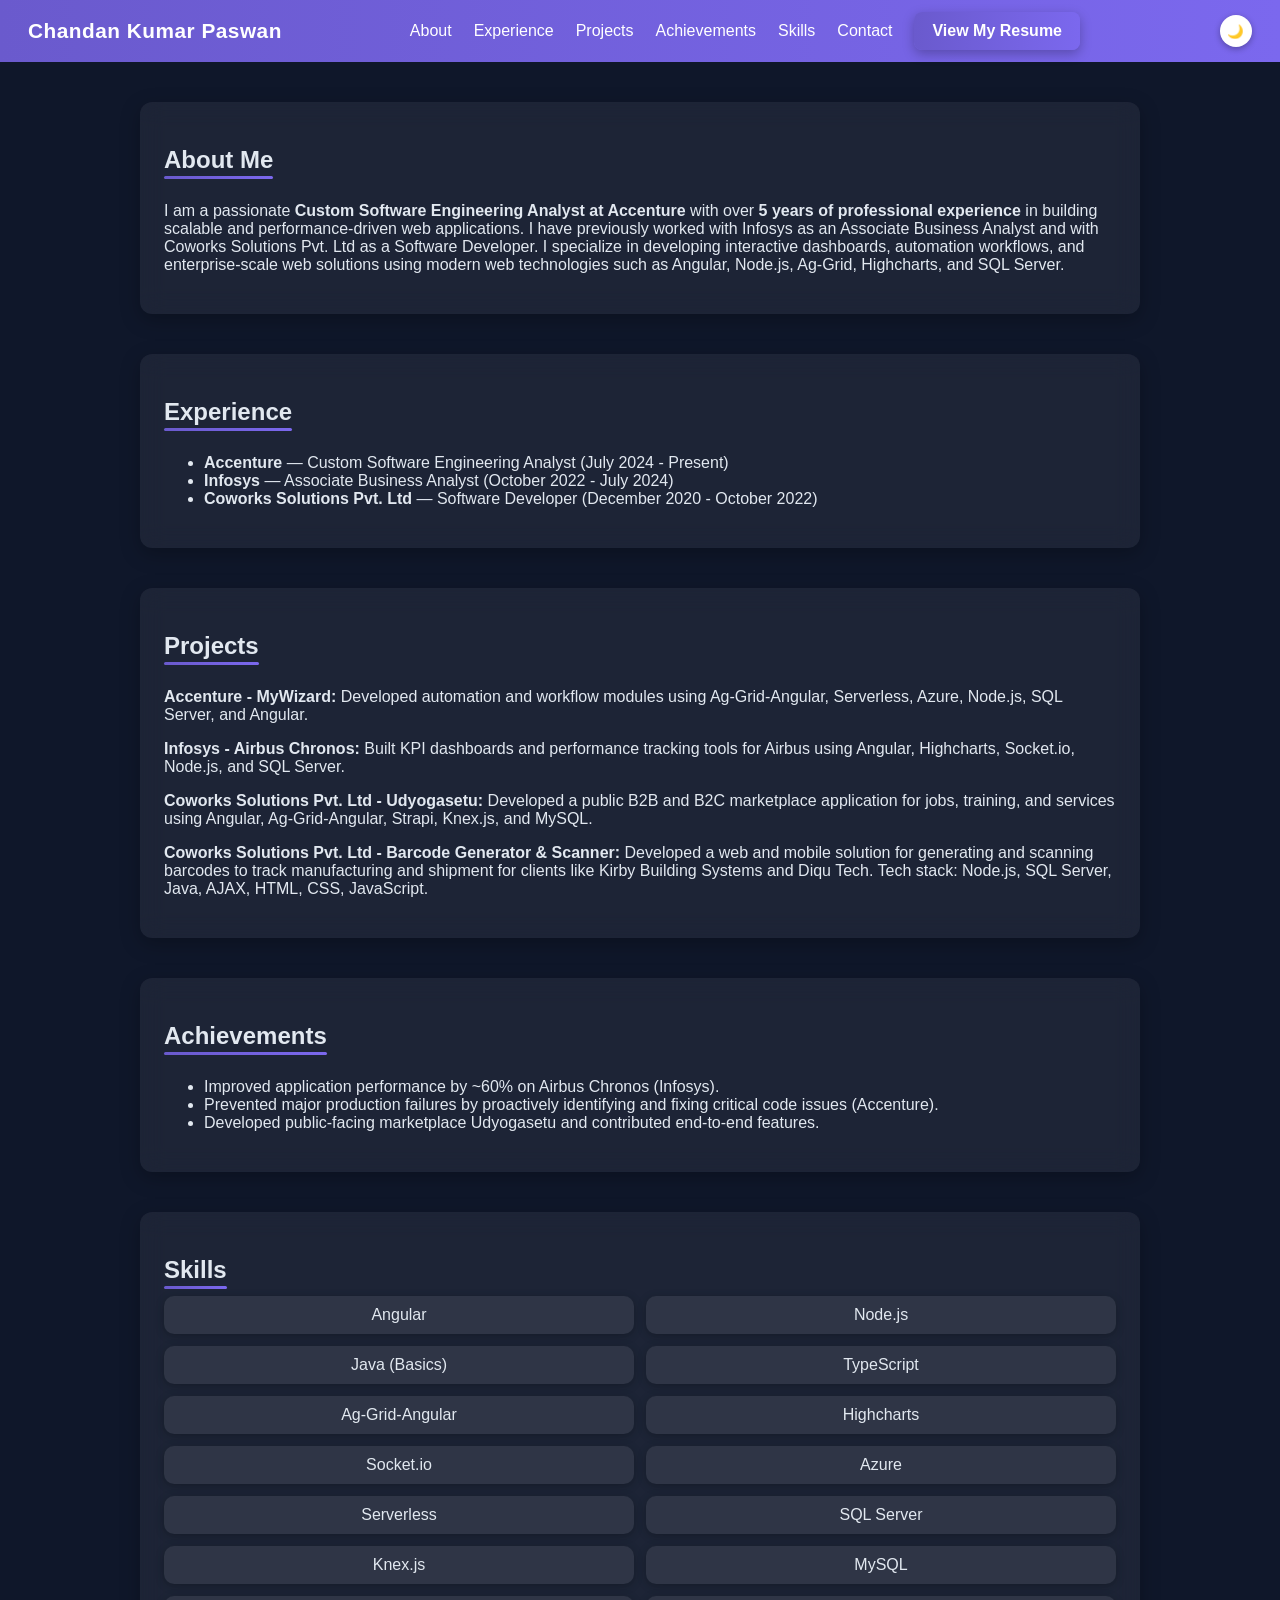
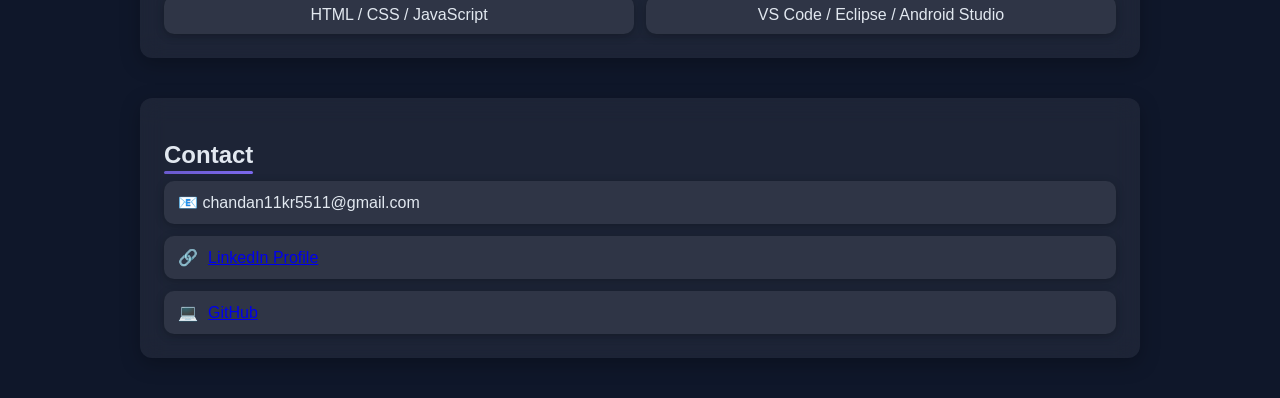
==== index.html @ ad37dd56 "Refactor portfolio layout and enhance styles Updated the portfolio layout and styling, improved resp" ====
<!DOCTYPE html>
<html lang="en">
<head>
  <meta charset="UTF-8" />
  <meta name="viewport" content="width=device-width, initial-scale=1.0" />
  <title>Chandan Kumar Paswan - Portfolio</title>
  <style>
    :root {
      --primary: #6a5acd;
      --secondary: #7b68ee;
      --bg-dark: #0f172a;
      --bg-light: #f8fafc;
      --text-dark: #e2e8f0;
      --text-light: #1e293b;
    }

    body {
      font-family: 'Poppins', sans-serif;
      margin: 0;
      padding: 0;
      background-color: var(--bg-dark);
      color: var(--text-dark);
      transition: background 0.4s, color 0.4s;
    }

    body.light-mode {
      background-color: var(--bg-light);
      color: var(--text-light);
    }

    header {
      display: flex;
      justify-content: space-between;
      align-items: center;
      padding: 12px 28px;
      background: linear-gradient(90deg, var(--primary), var(--secondary));
      color: #fff;
      position: sticky;
      top: 0;
      z-index: 999;
    }

    header h1 {
      font-size: 1.3rem;
      margin: 0;
      letter-spacing: 0.5px;
    }

    nav {
      display: flex;
      gap: 22px;
      align-items: center;
    }

    nav a {
      color: #fff;
      text-decoration: none;
      font-weight: 500;
      transition: opacity 0.3s;
    }

    nav a:hover {
      opacity: 0.8;
    }

    .menu-toggle {
      display: none;
      flex-direction: column;
      gap: 5px;
      cursor: pointer;
    }

    .menu-toggle span {
      width: 24px;
      height: 3px;
      background-color: #fff;
      border-radius: 2px;
    }

    #themeToggle {
      background: #fff;
      border: none;
      border-radius: 50%;
      width: 32px;
      height: 32px;
      cursor: pointer;
      margin-left: 12px;
      display: flex;
      align-items: center;
      justify-content: center;
      color: var(--primary);
      box-shadow: 0 2px 6px rgba(0,0,0,0.3);
      transition: transform 0.3s;
    }

    #themeToggle:hover {
      transform: rotate(20deg);
    }

    .container {
      max-width: 1000px;
      margin: 40px auto;
      padding: 0 20px;
    }

    section {
      margin-bottom: 40px;
    }

    .card {
      background: rgba(255, 255, 255, 0.06);
      border-radius: 12px;
      padding: 24px;
      box-shadow: 0 6px 20px rgba(0,0,0,0.25);
      backdrop-filter: blur(12px);
      transition: all 0.3s;
    }

    body.light-mode .card {
      background: #fff;
      box-shadow: 0 6px 16px rgba(0,0,0,0.1);
    }

    .card:hover {
      transform: translateY(-4px);
    }

    h2 {
      font-size: 1.5rem;
      margin-bottom: 12px;
      position: relative;
      display: inline-block;
    }

    h2::after {
      content: "";
      position: absolute;
      left: 0;
      bottom: -5px;
      width: 100%;
      height: 3px;
      background: linear-gradient(90deg, var(--primary), var(--secondary));
      border-radius: 2px;
      animation: gradientMove 3s linear infinite;
    }

    @keyframes gradientMove {
      0% {background-position: 0%;}
      100% {background-position: 200%;}
    }

    .resume-btn {
      display: inline-block;
      padding: 10px 18px;
      background: linear-gradient(90deg, var(--primary), var(--secondary));
      color: #fff;
      border-radius: 8px;
      text-decoration: none;
      font-weight: 600;
      transition: all 0.3s;
      box-shadow: 0 4px 12px rgba(0,0,0,0.25);
    }

    .resume-btn:hover {
      opacity: 0.9;
      transform: translateY(-2px);
    }

    .skills-grid {
      display: grid;
      grid-template-columns: repeat(2, 1fr);
      gap: 12px;
    }

    .skill-item {
      text-align: center;
      padding: 10px;
      border-radius: 10px;
      font-weight: 500;
      background: rgba(255,255,255,0.08);
      box-shadow: 0 2px 8px rgba(0,0,0,0.25);
      transition: all 0.3s;
    }

    body.light-mode .skill-item {
      background: #fff;
      box-shadow: 0 2px 8px rgba(0,0,0,0.12);
    }

    .skill-item:hover {
      background: linear-gradient(90deg, var(--primary), var(--secondary));
      color: #fff;
    }

    .contact-grid {
      display: grid;
      gap: 12px;
    }

    .contact-card {
      display: flex;
      align-items: center;
      gap: 10px;
      padding: 12px 14px;
      border-radius: 10px;
      background: rgba(255,255,255,0.08);
      box-shadow: 0 2px 8px rgba(0,0,0,0.25);
      transition: all 0.3s;
    }

    body.light-mode .contact-card {
      background: #fff;
      box-shadow: 0 2px 8px rgba(0,0,0,0.12);
    }

    .contact-card:hover {
      background: linear-gradient(90deg, var(--primary), var(--secondary));
      color: #fff;
    }

    @media (max-width: 768px) {
      nav {
        display: none;
        flex-direction: column;
        position: absolute;
        top: 60px;
        right: 20px;
        background: linear-gradient(135deg, var(--primary), var(--secondary));
        padding: 14px;
        border-radius: 10px;
      }
      nav.active {
        display: flex;
      }
      .menu-toggle {
        display: flex;
      }
    }
  </style>
</head>
<body>
  <header>
    <h1>Chandan Kumar Paswan</h1>
    <div class="menu-toggle" id="menuToggle">
      <span></span><span></span><span></span>
    </div>
    <nav id="navMenu">
      <a href="#about">About</a>
      <a href="#experience">Experience</a>
      <a href="#projects">Projects</a>
      <a href="#achievements">Achievements</a>
      <a href="#skills">Skills</a>
      <a href="#contact">Contact</a>
      <a href="#" class="resume-btn">View My Resume</a>
    </nav>
    <button id="themeToggle">🌙</button>
  </header>

  <div class="container">
    <section id="about" class="card">
      <h2>About Me</h2>
      <p>I am a passionate <b>Custom Software Engineering Analyst at Accenture</b> with over <b>5 years of professional experience</b> in building scalable and performance-driven web applications. I have previously worked with Infosys as an Associate Business Analyst and with Coworks Solutions Pvt. Ltd as a Software Developer. I specialize in developing interactive dashboards, automation workflows, and enterprise-scale web solutions using modern web technologies such as Angular, Node.js, Ag-Grid, Highcharts, and SQL Server.</p>
    </section>

    <section id="experience" class="card">
      <h2>Experience</h2>
      <ul>
        <li><b>Accenture</b> — Custom Software Engineering Analyst (July 2024 - Present)</li>
        <li><b>Infosys</b> — Associate Business Analyst (October 2022 - July 2024)</li>
        <li><b>Coworks Solutions Pvt. Ltd</b> — Software Developer (December 2020 - October 2022)</li>
      </ul>
    </section>

    <section id="projects" class="card">
      <h2>Projects</h2>
      <p><b>Accenture - MyWizard:</b> Developed automation and workflow modules using Ag-Grid-Angular, Serverless, Azure, Node.js, SQL Server, and Angular.</p>
      <p><b>Infosys - Airbus Chronos:</b> Built KPI dashboards and performance tracking tools for Airbus using Angular, Highcharts, Socket.io, Node.js, and SQL Server.</p>
      <p><b>Coworks Solutions Pvt. Ltd - Udyogasetu:</b> Developed a public B2B and B2C marketplace application for jobs, training, and services using Angular, Ag-Grid-Angular, Strapi, Knex.js, and MySQL.</p>
      <p><b>Coworks Solutions Pvt. Ltd - Barcode Generator & Scanner:</b> Developed a web and mobile solution for generating and scanning barcodes to track manufacturing and shipment for clients like Kirby Building Systems and Diqu Tech. Tech stack: Node.js, SQL Server, Java, AJAX, HTML, CSS, JavaScript.</p>
    </section>

    <section id="achievements" class="card">
      <h2>Achievements</h2>
      <ul>
        <li>Improved application performance by ~60% on Airbus Chronos (Infosys).</li>
        <li>Prevented major production failures by proactively identifying and fixing critical code issues (Accenture).</li>
        <li>Developed public-facing marketplace Udyogasetu and contributed end-to-end features.</li>
      </ul>
    </section>

    <section id="skills" class="card">
      <h2>Skills</h2>
      <div class="skills-grid">
        <div class="skill-item">Angular</div>
        <div class="skill-item">Node.js</div>
        <div class="skill-item">Java (Basics)</div>
        <div class="skill-item">TypeScript</div>
        <div class="skill-item">Ag-Grid-Angular</div>
        <div class="skill-item">Highcharts</div>
        <div class="skill-item">Socket.io</div>
        <div class="skill-item">Azure</div>
        <div class="skill-item">Serverless</div>
        <div class="skill-item">SQL Server</div>
        <div class="skill-item">Knex.js</div>
        <div class="skill-item">MySQL</div>
        <div class="skill-item">HTML / CSS / JavaScript</div>
        <div class="skill-item">VS Code / Eclipse / Android Studio</div>
      </div>
    </section>

    <section id="contact" class="card">
      <h2>Contact</h2>
      <div class="contact-grid">
        <div class="contact-card">📧 chandan11kr5511@gmail.com</div>
        <div class="contact-card">🔗 <a href="https://www.linkedin.com/in/chandan-kumar-paswan-592046135" target="_blank">LinkedIn Profile</a></div>
        <div class="contact-card">💻 <a href="https://github.com/chandan11kr" target="_blank">GitHub</a></div>
      </div>
    </section>
  </div>

  <script>
    const menuToggle = document.getElementById("menuToggle");
    const navMenu = document.getElementById("navMenu");
    const themeToggle = document.getElementById("themeToggle");

    menuToggle.addEventListener("click", () => {
      navMenu.classList.toggle("active");
    });

    document.addEventListener("click", (e) => {
      if (!navMenu.contains(e.target) && !menuToggle.contains(e.target)) {
        navMenu.classList.remove("active");
      }
    });

    navMenu.querySelectorAll("a").forEach(link => {
      link.addEventListener("click", () => navMenu.classList.remove("active"));
    });

    themeToggle.addEventListener("click", () => {
      document.body.classList.toggle("light-mode");
      themeToggle.textContent = document.body.classList.contains("light-mode") ? "🌞" : "🌙";
    });
  </script>
</body>
</html>
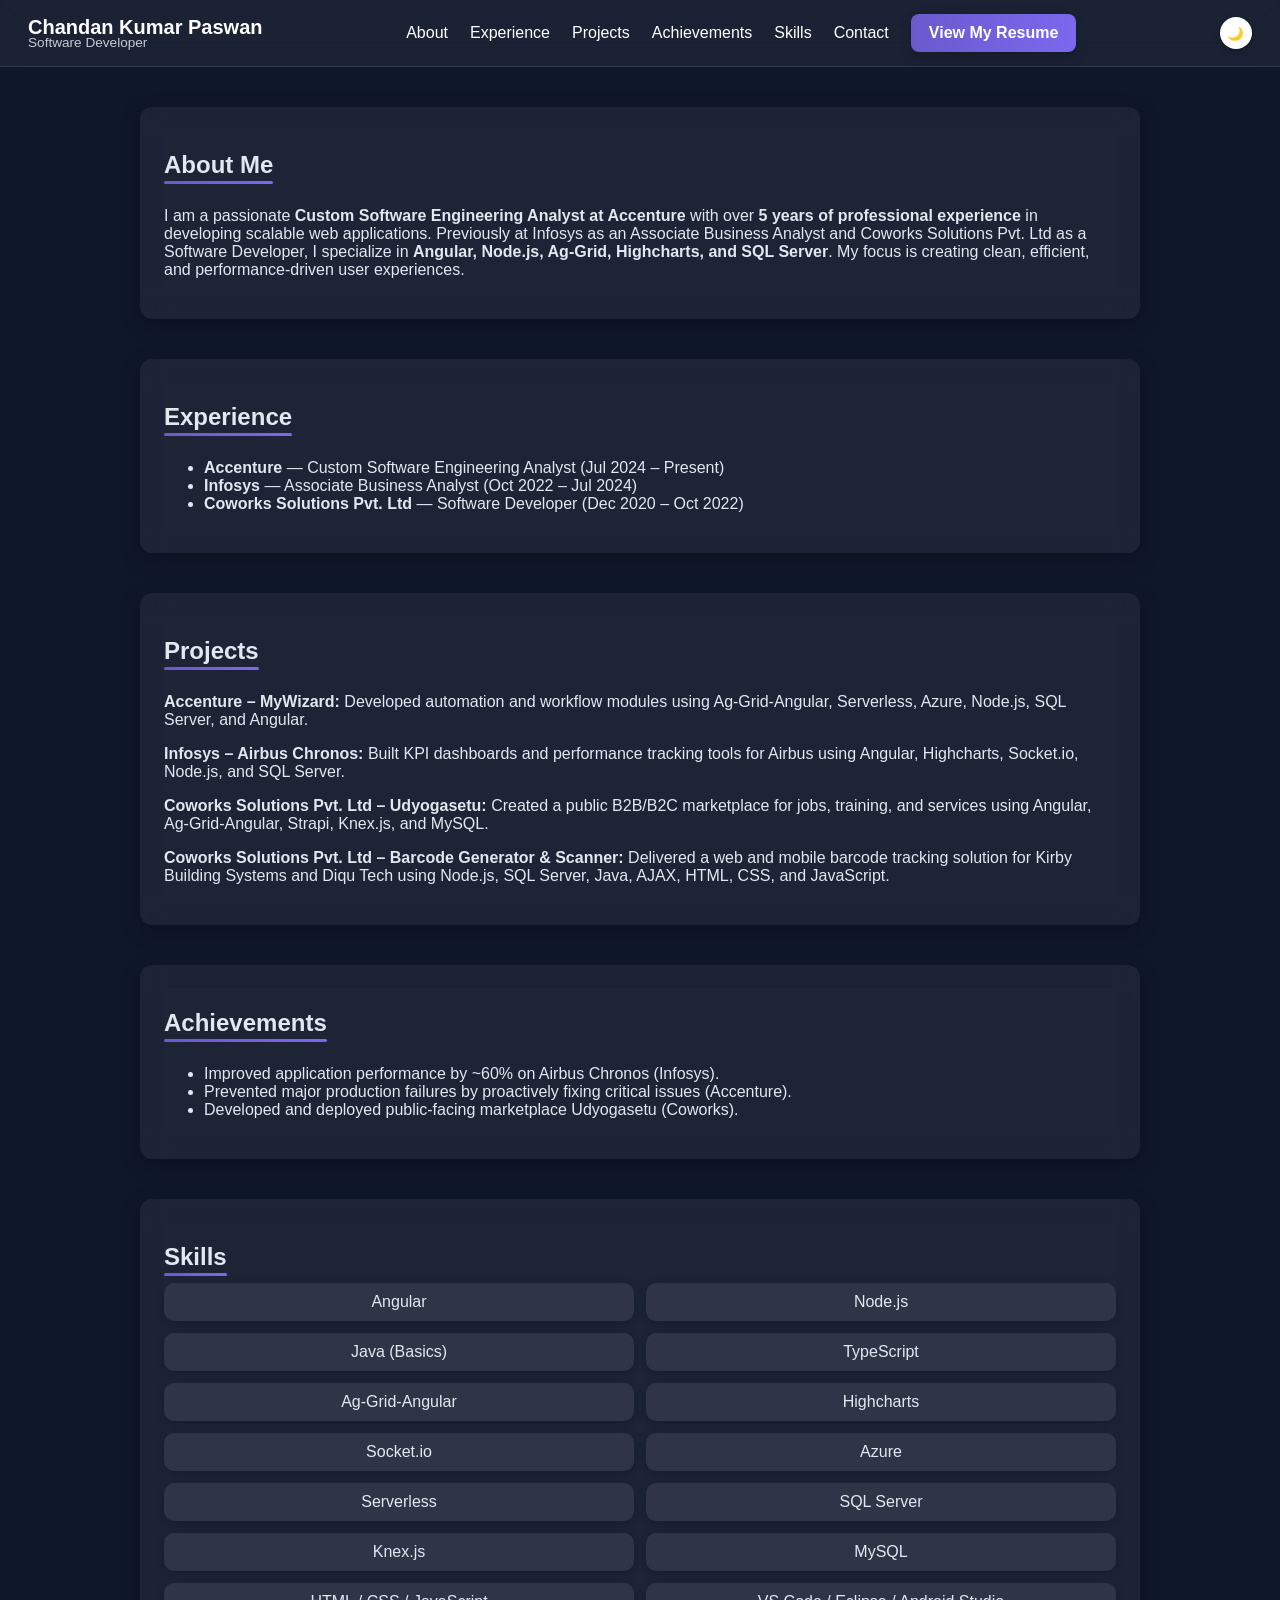
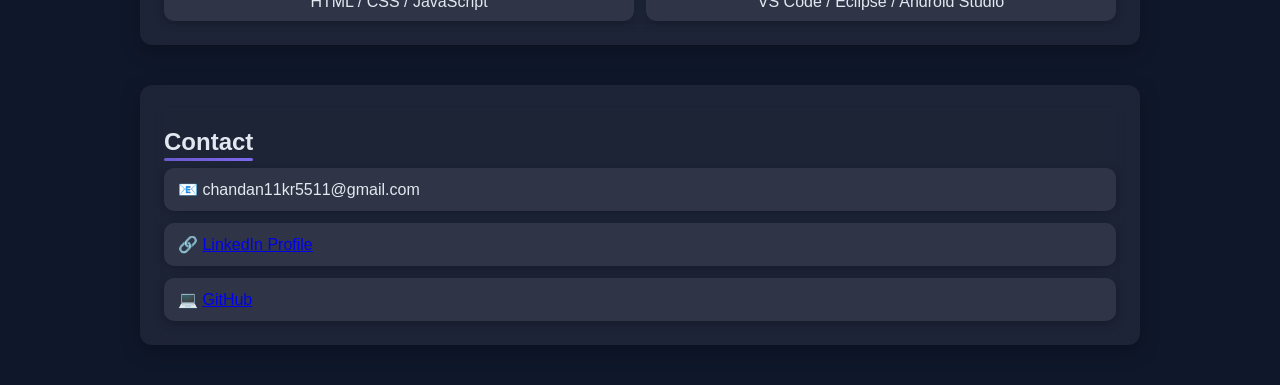
==== commit 39137c09: "Update index.html" ====
--- a/index.html
+++ b/index.html
@@ -1,346 +1,213 @@
 <!DOCTYPE html>
 <html lang="en">
 <head>
-  <meta charset="UTF-8" />
-  <meta name="viewport" content="width=device-width, initial-scale=1.0" />
-  <title>Chandan Kumar Paswan - Portfolio</title>
-  <style>
-    :root {
-      --primary: #6a5acd;
-      --secondary: #7b68ee;
-      --bg-dark: #0f172a;
-      --bg-light: #f8fafc;
-      --text-dark: #e2e8f0;
-      --text-light: #1e293b;
+<meta charset="UTF-8" />
+<meta name="viewport" content="width=device-width, initial-scale=1.0" />
+<title>Chandan Kumar Paswan - Portfolio</title>
+<style>
+  :root {
+    --primary:#6a5acd;
+    --secondary:#7b68ee;
+    --bg-dark:#0f172a;
+    --bg-light:#f8fafc;
+    --text-dark:#e2e8f0;
+    --text-light:#1e293b;
+  }
+  body {
+    font-family:'Poppins',sans-serif;
+    margin:0;padding:0;
+    background:var(--bg-dark);
+    color:var(--text-dark);
+    transition:background .4s,color .4s;
+  }
+  body.light-mode{background:var(--bg-light);color:var(--text-light);}
+  /* ===== Header ===== */
+  header{
+    position:sticky;top:0;z-index:999;
+    display:flex;justify-content:space-between;align-items:center;
+    padding:14px 28px;
+    background:rgba(255,255,255,0.05);
+    backdrop-filter:blur(14px);
+    border-bottom:1px solid rgba(255,255,255,0.1);
+  }
+  body.light-mode header{background:rgba(255,255,255,0.8);border-color:#ddd;}
+  .header-left h1{margin:0;font-size:1.25rem;color:#fff;}
+  .designation{font-size:.85rem;opacity:.85;margin-top:-4px;}
+  body.light-mode .header-left h1,body.light-mode .designation{color:var(--text-light);}
+  nav{display:flex;gap:22px;align-items:center;}
+  nav a{
+    color:#fff;text-decoration:none;font-weight:500;transition:opacity .3s;
+  }
+  nav a:hover{opacity:.8;}
+  body.light-mode nav a{color:var(--text-light);}
+  .menu-toggle{display:none;flex-direction:column;gap:5px;cursor:pointer;}
+  .menu-toggle span{width:24px;height:3px;background:#fff;border-radius:2px;}
+  body.light-mode .menu-toggle span{background:var(--text-light);}
+  #themeToggle{
+    background:#fff;border:none;border-radius:50%;
+    width:32px;height:32px;cursor:pointer;
+    display:flex;align-items:center;justify-content:center;
+    color:var(--primary);box-shadow:0 2px 6px rgba(0,0,0,0.3);
+    transition:transform .3s;
+  }
+  #themeToggle:hover{transform:rotate(20deg);}
+  /* ===== Sections ===== */
+  .container{max-width:1000px;margin:40px auto;padding:0 20px;}
+  section{margin-bottom:40px;}
+  .card{
+    background:rgba(255,255,255,0.06);
+    border-radius:12px;padding:24px;
+    box-shadow:0 6px 20px rgba(0,0,0,0.25);
+    backdrop-filter:blur(12px);
+    transition:all .3s;
+  }
+  body.light-mode .card{background:#fff;box-shadow:0 6px 16px rgba(0,0,0,0.1);}
+  .card:hover{transform:translateY(-4px);}
+  h2{
+    font-size:1.5rem;margin-bottom:12px;position:relative;display:inline-block;
+  }
+  h2::after{
+    content:"";position:absolute;left:0;bottom:-5px;width:100%;height:3px;
+    background:linear-gradient(90deg,var(--primary),var(--secondary));
+    border-radius:2px;animation:gradientMove 3s linear infinite;
+  }
+  @keyframes gradientMove{0%{background-position:0%}100%{background-position:200%}}
+  .resume-btn{
+    display:inline-block;padding:10px 18px;
+    background:linear-gradient(90deg,var(--primary),var(--secondary));
+    color:#fff;border-radius:8px;text-decoration:none;font-weight:600;
+    box-shadow:0 4px 12px rgba(0,0,0,0.25);transition:all .3s;
+  }
+  .resume-btn:hover{opacity:.9;transform:translateY(-2px);}
+  .skills-grid{display:grid;grid-template-columns:repeat(2,1fr);gap:12px;}
+  .skill-item{
+    text-align:center;padding:10px;border-radius:10px;font-weight:500;
+    background:rgba(255,255,255,0.08);box-shadow:0 2px 8px rgba(0,0,0,0.25);
+    transition:all .3s;
+  }
+  body.light-mode .skill-item{background:#fff;box-shadow:0 2px 8px rgba(0,0,0,0.12);}
+  .skill-item:hover{
+    background:linear-gradient(90deg,var(--primary),var(--secondary));color:#fff;
+  }
+  .contact-grid{display:grid;gap:12px;}
+  .contact-card{
+    padding:12px 14px;border-radius:10px;
+    background:rgba(255,255,255,0.08);box-shadow:0 2px 8px rgba(0,0,0,0.25);
+    transition:all .3s;
+  }
+  body.light-mode .contact-card{background:#fff;box-shadow:0 2px 8px rgba(0,0,0,0.12);}
+  .contact-card:hover{
+    background:linear-gradient(90deg,var(--primary),var(--secondary));color:#fff;
+  }
+  @media(max-width:768px){
+    nav{
+      display:none;flex-direction:column;position:absolute;top:65px;right:20px;
+      background:linear-gradient(135deg,var(--primary),var(--secondary));
+      padding:14px;border-radius:10px;
     }
-
-    body {
-      font-family: 'Poppins', sans-serif;
-      margin: 0;
-      padding: 0;
-      background-color: var(--bg-dark);
-      color: var(--text-dark);
-      transition: background 0.4s, color 0.4s;
-    }
-
-    body.light-mode {
-      background-color: var(--bg-light);
-      color: var(--text-light);
-    }
-
-    header {
-      display: flex;
-      justify-content: space-between;
-      align-items: center;
-      padding: 12px 28px;
-      background: linear-gradient(90deg, var(--primary), var(--secondary));
-      color: #fff;
-      position: sticky;
-      top: 0;
-      z-index: 999;
-    }
-
-    header h1 {
-      font-size: 1.3rem;
-      margin: 0;
-      letter-spacing: 0.5px;
-    }
-
-    nav {
-      display: flex;
-      gap: 22px;
-      align-items: center;
-    }
-
-    nav a {
-      color: #fff;
-      text-decoration: none;
-      font-weight: 500;
-      transition: opacity 0.3s;
-    }
-
-    nav a:hover {
-      opacity: 0.8;
-    }
-
-    .menu-toggle {
-      display: none;
-      flex-direction: column;
-      gap: 5px;
-      cursor: pointer;
-    }
-
-    .menu-toggle span {
-      width: 24px;
-      height: 3px;
-      background-color: #fff;
-      border-radius: 2px;
-    }
-
-    #themeToggle {
-      background: #fff;
-      border: none;
-      border-radius: 50%;
-      width: 32px;
-      height: 32px;
-      cursor: pointer;
-      margin-left: 12px;
-      display: flex;
-      align-items: center;
-      justify-content: center;
-      color: var(--primary);
-      box-shadow: 0 2px 6px rgba(0,0,0,0.3);
-      transition: transform 0.3s;
-    }
-
-    #themeToggle:hover {
-      transform: rotate(20deg);
-    }
-
-    .container {
-      max-width: 1000px;
-      margin: 40px auto;
-      padding: 0 20px;
-    }
-
-    section {
-      margin-bottom: 40px;
-    }
-
-    .card {
-      background: rgba(255, 255, 255, 0.06);
-      border-radius: 12px;
-      padding: 24px;
-      box-shadow: 0 6px 20px rgba(0,0,0,0.25);
-      backdrop-filter: blur(12px);
-      transition: all 0.3s;
-    }
-
-    body.light-mode .card {
-      background: #fff;
-      box-shadow: 0 6px 16px rgba(0,0,0,0.1);
-    }
-
-    .card:hover {
-      transform: translateY(-4px);
-    }
-
-    h2 {
-      font-size: 1.5rem;
-      margin-bottom: 12px;
-      position: relative;
-      display: inline-block;
-    }
-
-    h2::after {
-      content: "";
-      position: absolute;
-      left: 0;
-      bottom: -5px;
-      width: 100%;
-      height: 3px;
-      background: linear-gradient(90deg, var(--primary), var(--secondary));
-      border-radius: 2px;
-      animation: gradientMove 3s linear infinite;
-    }
-
-    @keyframes gradientMove {
-      0% {background-position: 0%;}
-      100% {background-position: 200%;}
-    }
-
-    .resume-btn {
-      display: inline-block;
-      padding: 10px 18px;
-      background: linear-gradient(90deg, var(--primary), var(--secondary));
-      color: #fff;
-      border-radius: 8px;
-      text-decoration: none;
-      font-weight: 600;
-      transition: all 0.3s;
-      box-shadow: 0 4px 12px rgba(0,0,0,0.25);
-    }
-
-    .resume-btn:hover {
-      opacity: 0.9;
-      transform: translateY(-2px);
-    }
-
-    .skills-grid {
-      display: grid;
-      grid-template-columns: repeat(2, 1fr);
-      gap: 12px;
-    }
-
-    .skill-item {
-      text-align: center;
-      padding: 10px;
-      border-radius: 10px;
-      font-weight: 500;
-      background: rgba(255,255,255,0.08);
-      box-shadow: 0 2px 8px rgba(0,0,0,0.25);
-      transition: all 0.3s;
-    }
-
-    body.light-mode .skill-item {
-      background: #fff;
-      box-shadow: 0 2px 8px rgba(0,0,0,0.12);
-    }
-
-    .skill-item:hover {
-      background: linear-gradient(90deg, var(--primary), var(--secondary));
-      color: #fff;
-    }
-
-    .contact-grid {
-      display: grid;
-      gap: 12px;
-    }
-
-    .contact-card {
-      display: flex;
-      align-items: center;
-      gap: 10px;
-      padding: 12px 14px;
-      border-radius: 10px;
-      background: rgba(255,255,255,0.08);
-      box-shadow: 0 2px 8px rgba(0,0,0,0.25);
-      transition: all 0.3s;
-    }
-
-    body.light-mode .contact-card {
-      background: #fff;
-      box-shadow: 0 2px 8px rgba(0,0,0,0.12);
-    }
-
-    .contact-card:hover {
-      background: linear-gradient(90deg, var(--primary), var(--secondary));
-      color: #fff;
-    }
-
-    @media (max-width: 768px) {
-      nav {
-        display: none;
-        flex-direction: column;
-        position: absolute;
-        top: 60px;
-        right: 20px;
-        background: linear-gradient(135deg, var(--primary), var(--secondary));
-        padding: 14px;
-        border-radius: 10px;
-      }
-      nav.active {
-        display: flex;
-      }
-      .menu-toggle {
-        display: flex;
-      }
-    }
-  </style>
+    nav.active{display:flex;}
+    .menu-toggle{display:flex;}
+  }
+</style>
 </head>
 <body>
-  <header>
+<header>
+  <div class="header-left">
     <h1>Chandan Kumar Paswan</h1>
-    <div class="menu-toggle" id="menuToggle">
-      <span></span><span></span><span></span>
+    <div class="designation">Software Developer</div>
+  </div>
+  <div class="menu-toggle" id="menuToggle"><span></span><span></span><span></span></div>
+  <nav id="navMenu">
+    <a href="#about">About</a>
+    <a href="#experience">Experience</a>
+    <a href="#projects">Projects</a>
+    <a href="#achievements">Achievements</a>
+    <a href="#skills">Skills</a>
+    <a href="#contact">Contact</a>
+    <a href="#" class="resume-btn">View My Resume</a>
+  </nav>
+  <button id="themeToggle">🌙</button>
+</header>
+
+<div class="container">
+  <section id="about" class="card">
+    <h2>About Me</h2>
+    <p>I am a passionate <b>Custom Software Engineering Analyst at Accenture</b> with over <b>5 years of professional experience</b> in developing scalable web applications. Previously at Infosys as an Associate Business Analyst and Coworks Solutions Pvt. Ltd as a Software Developer, I specialize in <b>Angular, Node.js, Ag-Grid, Highcharts, and SQL Server</b>. My focus is creating clean, efficient, and performance-driven user experiences.</p>
+  </section>
+
+  <section id="experience" class="card">
+    <h2>Experience</h2>
+    <ul>
+      <li><b>Accenture</b> — Custom Software Engineering Analyst (Jul 2024 – Present)</li>
+      <li><b>Infosys</b> — Associate Business Analyst (Oct 2022 – Jul 2024)</li>
+      <li><b>Coworks Solutions Pvt. Ltd</b> — Software Developer (Dec 2020 – Oct 2022)</li>
+    </ul>
+  </section>
+
+  <section id="projects" class="card">
+    <h2>Projects</h2>
+    <p><b>Accenture – MyWizard:</b> Developed automation and workflow modules using Ag-Grid-Angular, Serverless, Azure, Node.js, SQL Server, and Angular.</p>
+    <p><b>Infosys – Airbus Chronos:</b> Built KPI dashboards and performance tracking tools for Airbus using Angular, Highcharts, Socket.io, Node.js, and SQL Server.</p>
+    <p><b>Coworks Solutions Pvt. Ltd – Udyogasetu:</b> Created a public B2B/B2C marketplace for jobs, training, and services using Angular, Ag-Grid-Angular, Strapi, Knex.js, and MySQL.</p>
+    <p><b>Coworks Solutions Pvt. Ltd – Barcode Generator & Scanner:</b> Delivered a web and mobile barcode tracking solution for Kirby Building Systems and Diqu Tech using Node.js, SQL Server, Java, AJAX, HTML, CSS, and JavaScript.</p>
+  </section>
+
+  <section id="achievements" class="card">
+    <h2>Achievements</h2>
+    <ul>
+      <li>Improved application performance by ~60% on Airbus Chronos (Infosys).</li>
+      <li>Prevented major production failures by proactively fixing critical issues (Accenture).</li>
+      <li>Developed and deployed public-facing marketplace Udyogasetu (Coworks).</li>
+    </ul>
+  </section>
+
+  <section id="skills" class="card">
+    <h2>Skills</h2>
+    <div class="skills-grid">
+      <div class="skill-item">Angular</div>
+      <div class="skill-item">Node.js</div>
+      <div class="skill-item">Java (Basics)</div>
+      <div class="skill-item">TypeScript</div>
+      <div class="skill-item">Ag-Grid-Angular</div>
+      <div class="skill-item">Highcharts</div>
+      <div class="skill-item">Socket.io</div>
+      <div class="skill-item">Azure</div>
+      <div class="skill-item">Serverless</div>
+      <div class="skill-item">SQL Server</div>
+      <div class="skill-item">Knex.js</div>
+      <div class="skill-item">MySQL</div>
+      <div class="skill-item">HTML / CSS / JavaScript</div>
+      <div class="skill-item">VS Code / Eclipse / Android Studio</div>
     </div>
-    <nav id="navMenu">
-      <a href="#about">About</a>
-      <a href="#experience">Experience</a>
-      <a href="#projects">Projects</a>
-      <a href="#achievements">Achievements</a>
-      <a href="#skills">Skills</a>
-      <a href="#contact">Contact</a>
-      <a href="#" class="resume-btn">View My Resume</a>
-    </nav>
-    <button id="themeToggle">🌙</button>
-  </header>
-
-  <div class="container">
-    <section id="about" class="card">
-      <h2>About Me</h2>
-      <p>I am a passionate <b>Custom Software Engineering Analyst at Accenture</b> with over <b>5 years of professional experience</b> in building scalable and performance-driven web applications. I have previously worked with Infosys as an Associate Business Analyst and with Coworks Solutions Pvt. Ltd as a Software Developer. I specialize in developing interactive dashboards, automation workflows, and enterprise-scale web solutions using modern web technologies such as Angular, Node.js, Ag-Grid, Highcharts, and SQL Server.</p>
-    </section>
-
-    <section id="experience" class="card">
-      <h2>Experience</h2>
-      <ul>
-        <li><b>Accenture</b> — Custom Software Engineering Analyst (July 2024 - Present)</li>
-        <li><b>Infosys</b> — Associate Business Analyst (October 2022 - July 2024)</li>
-        <li><b>Coworks Solutions Pvt. Ltd</b> — Software Developer (December 2020 - October 2022)</li>
-      </ul>
-    </section>
-
-    <section id="projects" class="card">
-      <h2>Projects</h2>
-      <p><b>Accenture - MyWizard:</b> Developed automation and workflow modules using Ag-Grid-Angular, Serverless, Azure, Node.js, SQL Server, and Angular.</p>
-      <p><b>Infosys - Airbus Chronos:</b> Built KPI dashboards and performance tracking tools for Airbus using Angular, Highcharts, Socket.io, Node.js, and SQL Server.</p>
-      <p><b>Coworks Solutions Pvt. Ltd - Udyogasetu:</b> Developed a public B2B and B2C marketplace application for jobs, training, and services using Angular, Ag-Grid-Angular, Strapi, Knex.js, and MySQL.</p>
-      <p><b>Coworks Solutions Pvt. Ltd - Barcode Generator & Scanner:</b> Developed a web and mobile solution for generating and scanning barcodes to track manufacturing and shipment for clients like Kirby Building Systems and Diqu Tech. Tech stack: Node.js, SQL Server, Java, AJAX, HTML, CSS, JavaScript.</p>
-    </section>
-
-    <section id="achievements" class="card">
-      <h2>Achievements</h2>
-      <ul>
-        <li>Improved application performance by ~60% on Airbus Chronos (Infosys).</li>
-        <li>Prevented major production failures by proactively identifying and fixing critical code issues (Accenture).</li>
-        <li>Developed public-facing marketplace Udyogasetu and contributed end-to-end features.</li>
-      </ul>
-    </section>
-
-    <section id="skills" class="card">
-      <h2>Skills</h2>
-      <div class="skills-grid">
-        <div class="skill-item">Angular</div>
-        <div class="skill-item">Node.js</div>
-        <div class="skill-item">Java (Basics)</div>
-        <div class="skill-item">TypeScript</div>
-        <div class="skill-item">Ag-Grid-Angular</div>
-        <div class="skill-item">Highcharts</div>
-        <div class="skill-item">Socket.io</div>
-        <div class="skill-item">Azure</div>
-        <div class="skill-item">Serverless</div>
-        <div class="skill-item">SQL Server</div>
-        <div class="skill-item">Knex.js</div>
-        <div class="skill-item">MySQL</div>
-        <div class="skill-item">HTML / CSS / JavaScript</div>
-        <div class="skill-item">VS Code / Eclipse / Android Studio</div>
-      </div>
-    </section>
-
-    <section id="contact" class="card">
-      <h2>Contact</h2>
-      <div class="contact-grid">
-        <div class="contact-card">📧 chandan11kr5511@gmail.com</div>
-        <div class="contact-card">🔗 <a href="https://www.linkedin.com/in/chandan-kumar-paswan-592046135" target="_blank">LinkedIn Profile</a></div>
-        <div class="contact-card">💻 <a href="https://github.com/chandan11kr" target="_blank">GitHub</a></div>
-      </div>
-    </section>
-  </div>
-
-  <script>
-    const menuToggle = document.getElementById("menuToggle");
-    const navMenu = document.getElementById("navMenu");
-    const themeToggle = document.getElementById("themeToggle");
-
-    menuToggle.addEventListener("click", () => {
-      navMenu.classList.toggle("active");
-    });
-
-    document.addEventListener("click", (e) => {
-      if (!navMenu.contains(e.target) && !menuToggle.contains(e.target)) {
-        navMenu.classList.remove("active");
-      }
-    });
-
-    navMenu.querySelectorAll("a").forEach(link => {
-      link.addEventListener("click", () => navMenu.classList.remove("active"));
-    });
-
-    themeToggle.addEventListener("click", () => {
-      document.body.classList.toggle("light-mode");
-      themeToggle.textContent = document.body.classList.contains("light-mode") ? "🌞" : "🌙";
-    });
-  </script>
+  </section>
+
+  <section id="contact" class="card">
+    <h2>Contact</h2>
+    <div class="contact-grid">
+      <div class="contact-card">📧 chandan11kr5511@gmail.com</div>
+      <div class="contact-card">🔗 <a href="https://www.linkedin.com/in/chandan-kumar-paswan-592046135" target="_blank">LinkedIn Profile</a></div>
+      <div class="contact-card">💻 <a href="https://github.com/chandan11kr" target="_blank">GitHub</a></div>
+    </div>
+  </section>
+</div>
+
+<script>
+const menuToggle=document.getElementById("menuToggle");
+const navMenu=document.getElementById("navMenu");
+const themeToggle=document.getElementById("themeToggle");
+menuToggle.addEventListener("click",()=>{navMenu.classList.toggle("active");});
+document.addEventListener("click",e=>{
+  if(!navMenu.contains(e.target)&&!menuToggle.contains(e.target)){
+    navMenu.classList.remove("active");
+  }
+});
+navMenu.querySelectorAll("a").forEach(link=>{
+  link.addEventListener("click",()=>navMenu.classList.remove("active"));
+});
+themeToggle.addEventListener("click",()=>{
+  document.body.classList.toggle("light-mode");
+  themeToggle.textContent=document.body.classList.contains("light-mode")?"🌞":"🌙";
+});
+</script>
 </body>
 </html>
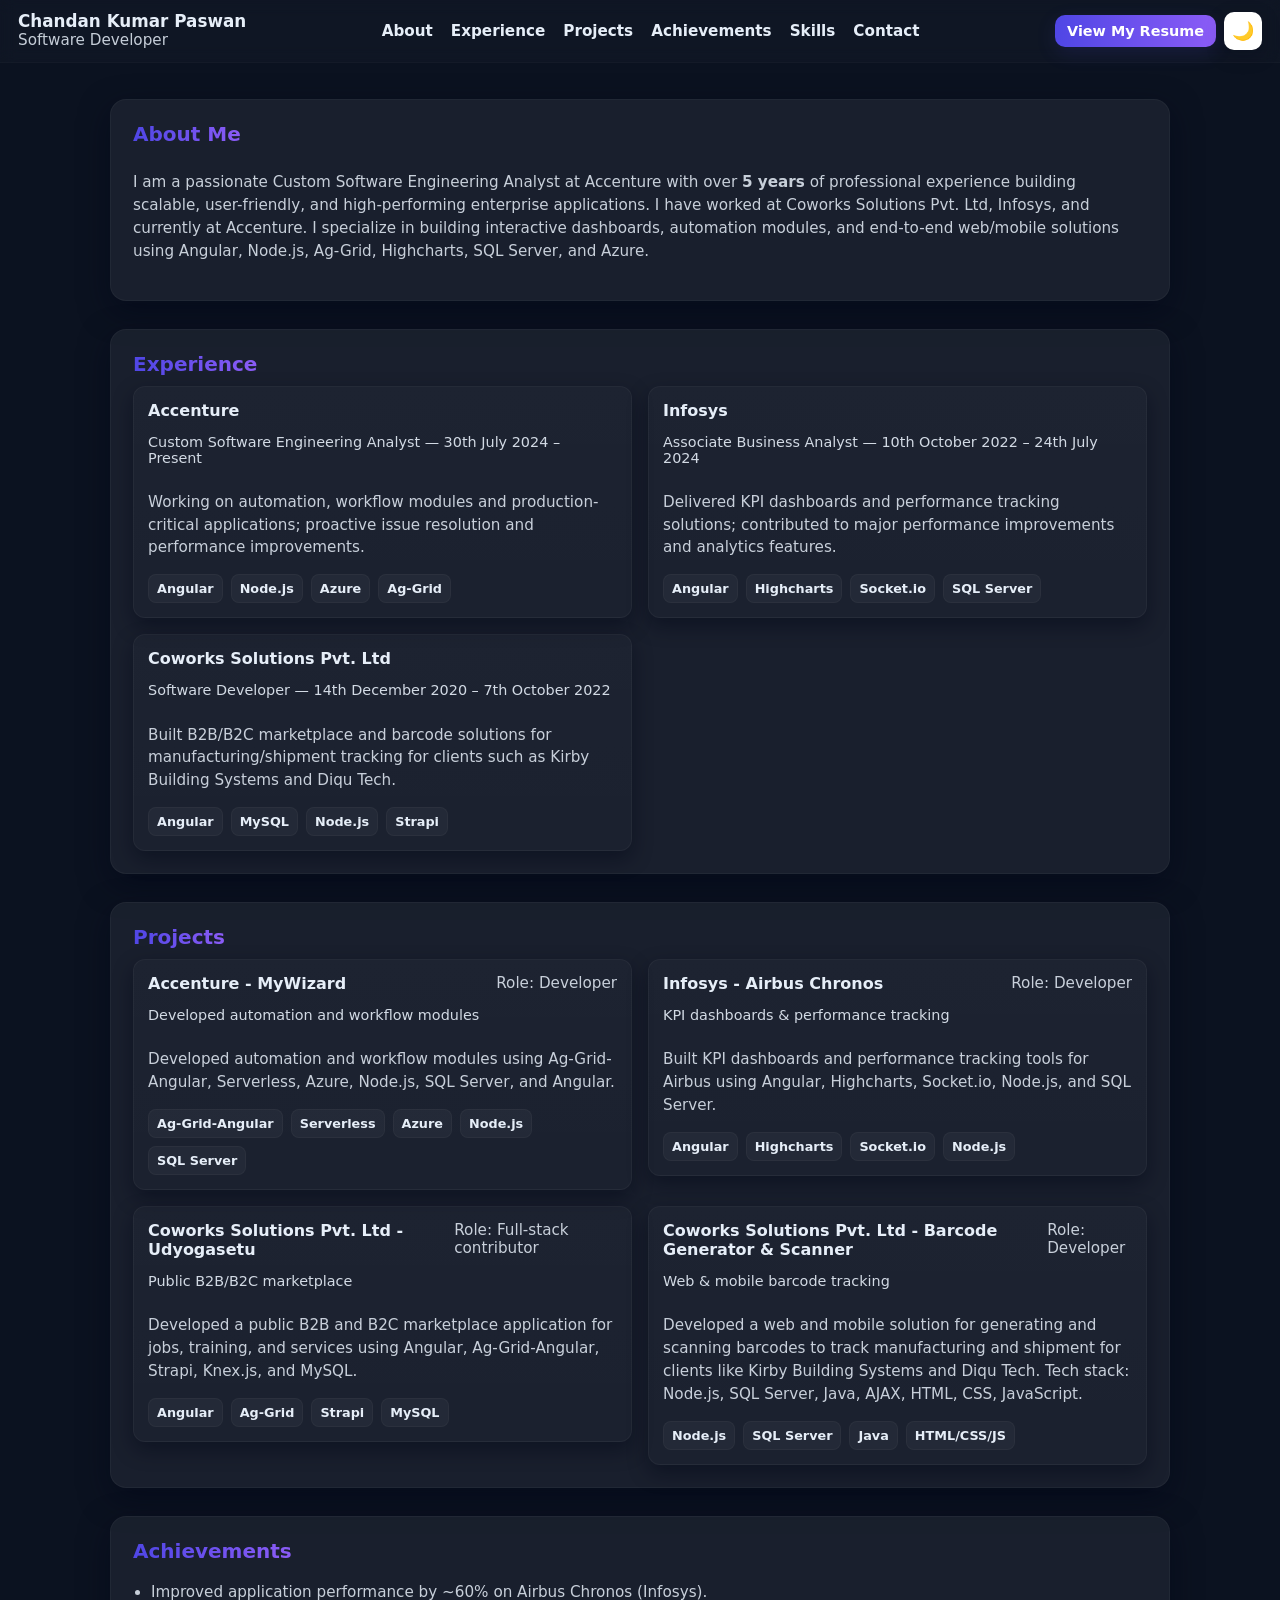
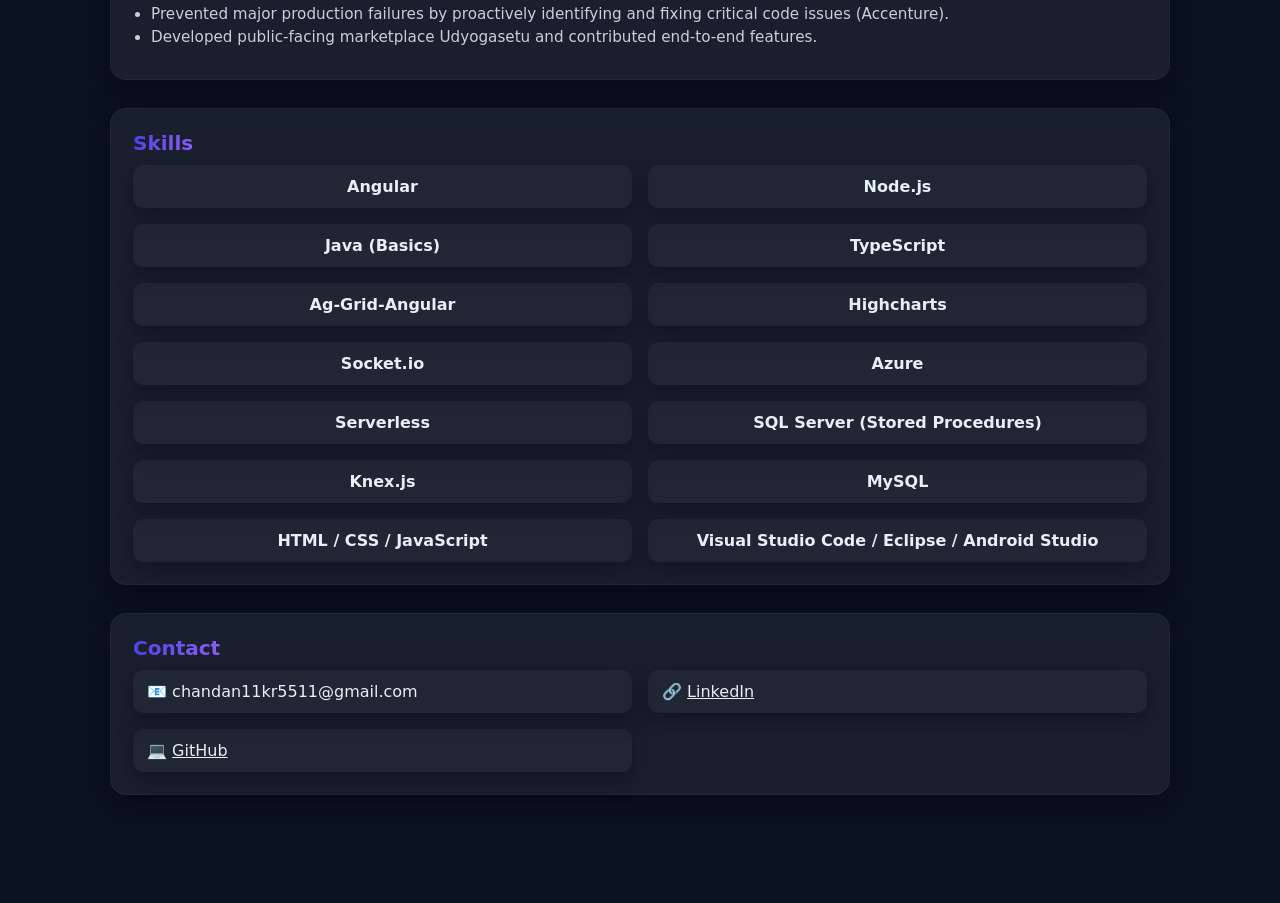
==== commit 5dfb61f3: "Refactor index.html for enhanced layout and styling Updated HTML structure, styles, and scripts for " ====
--- a/index.html
+++ b/index.html
@@ -1,213 +1,517 @@
-<!DOCTYPE html>
+<!doctype html>
 <html lang="en">
 <head>
-<meta charset="UTF-8" />
-<meta name="viewport" content="width=device-width, initial-scale=1.0" />
-<title>Chandan Kumar Paswan - Portfolio</title>
-<style>
-  :root {
-    --primary:#6a5acd;
-    --secondary:#7b68ee;
-    --bg-dark:#0f172a;
-    --bg-light:#f8fafc;
-    --text-dark:#e2e8f0;
-    --text-light:#1e293b;
-  }
-  body {
-    font-family:'Poppins',sans-serif;
-    margin:0;padding:0;
-    background:var(--bg-dark);
-    color:var(--text-dark);
-    transition:background .4s,color .4s;
-  }
-  body.light-mode{background:var(--bg-light);color:var(--text-light);}
-  /* ===== Header ===== */
-  header{
-    position:sticky;top:0;z-index:999;
-    display:flex;justify-content:space-between;align-items:center;
-    padding:14px 28px;
-    background:rgba(255,255,255,0.05);
-    backdrop-filter:blur(14px);
-    border-bottom:1px solid rgba(255,255,255,0.1);
-  }
-  body.light-mode header{background:rgba(255,255,255,0.8);border-color:#ddd;}
-  .header-left h1{margin:0;font-size:1.25rem;color:#fff;}
-  .designation{font-size:.85rem;opacity:.85;margin-top:-4px;}
-  body.light-mode .header-left h1,body.light-mode .designation{color:var(--text-light);}
-  nav{display:flex;gap:22px;align-items:center;}
-  nav a{
-    color:#fff;text-decoration:none;font-weight:500;transition:opacity .3s;
-  }
-  nav a:hover{opacity:.8;}
-  body.light-mode nav a{color:var(--text-light);}
-  .menu-toggle{display:none;flex-direction:column;gap:5px;cursor:pointer;}
-  .menu-toggle span{width:24px;height:3px;background:#fff;border-radius:2px;}
-  body.light-mode .menu-toggle span{background:var(--text-light);}
-  #themeToggle{
-    background:#fff;border:none;border-radius:50%;
-    width:32px;height:32px;cursor:pointer;
-    display:flex;align-items:center;justify-content:center;
-    color:var(--primary);box-shadow:0 2px 6px rgba(0,0,0,0.3);
-    transition:transform .3s;
-  }
-  #themeToggle:hover{transform:rotate(20deg);}
-  /* ===== Sections ===== */
-  .container{max-width:1000px;margin:40px auto;padding:0 20px;}
-  section{margin-bottom:40px;}
-  .card{
-    background:rgba(255,255,255,0.06);
-    border-radius:12px;padding:24px;
-    box-shadow:0 6px 20px rgba(0,0,0,0.25);
-    backdrop-filter:blur(12px);
-    transition:all .3s;
-  }
-  body.light-mode .card{background:#fff;box-shadow:0 6px 16px rgba(0,0,0,0.1);}
-  .card:hover{transform:translateY(-4px);}
-  h2{
-    font-size:1.5rem;margin-bottom:12px;position:relative;display:inline-block;
-  }
-  h2::after{
-    content:"";position:absolute;left:0;bottom:-5px;width:100%;height:3px;
-    background:linear-gradient(90deg,var(--primary),var(--secondary));
-    border-radius:2px;animation:gradientMove 3s linear infinite;
-  }
-  @keyframes gradientMove{0%{background-position:0%}100%{background-position:200%}}
-  .resume-btn{
-    display:inline-block;padding:10px 18px;
-    background:linear-gradient(90deg,var(--primary),var(--secondary));
-    color:#fff;border-radius:8px;text-decoration:none;font-weight:600;
-    box-shadow:0 4px 12px rgba(0,0,0,0.25);transition:all .3s;
-  }
-  .resume-btn:hover{opacity:.9;transform:translateY(-2px);}
-  .skills-grid{display:grid;grid-template-columns:repeat(2,1fr);gap:12px;}
-  .skill-item{
-    text-align:center;padding:10px;border-radius:10px;font-weight:500;
-    background:rgba(255,255,255,0.08);box-shadow:0 2px 8px rgba(0,0,0,0.25);
-    transition:all .3s;
-  }
-  body.light-mode .skill-item{background:#fff;box-shadow:0 2px 8px rgba(0,0,0,0.12);}
-  .skill-item:hover{
-    background:linear-gradient(90deg,var(--primary),var(--secondary));color:#fff;
-  }
-  .contact-grid{display:grid;gap:12px;}
-  .contact-card{
-    padding:12px 14px;border-radius:10px;
-    background:rgba(255,255,255,0.08);box-shadow:0 2px 8px rgba(0,0,0,0.25);
-    transition:all .3s;
-  }
-  body.light-mode .contact-card{background:#fff;box-shadow:0 2px 8px rgba(0,0,0,0.12);}
-  .contact-card:hover{
-    background:linear-gradient(90deg,var(--primary),var(--secondary));color:#fff;
-  }
-  @media(max-width:768px){
-    nav{
-      display:none;flex-direction:column;position:absolute;top:65px;right:20px;
-      background:linear-gradient(135deg,var(--primary),var(--secondary));
-      padding:14px;border-radius:10px;
-    }
-    nav.active{display:flex;}
-    .menu-toggle{display:flex;}
-  }
-</style>
+  <meta charset="utf-8" />
+  <meta name="viewport" content="width=device-width,initial-scale=1" />
+  <title>Chandan Kumar Paswan — Portfolio</title>
+  <style>
+    :root{
+      --primary:#4f46e5;
+      --secondary:#8b5cf6;
+      --bg-dark:#0b1220;
+      --bg-light:#f8fafc;
+      --text-dark:#e6eef8;
+      --text-light:#0f1724;
+      --card-dark:#0f1724;
+      --card-light:#ffffff;
+      --glass-alpha:0.06;
+      --radius:12px;
+      --transition:0.32s;
+      --menu-width:320px;
+    }
+
+    /* Base */
+    *{box-sizing:border-box}
+    html,body{height:100%}
+    body{
+      margin:0;font-family:Inter,ui-sans-serif,system-ui,"Segoe UI",Roboto,"Helvetica Neue",Arial;
+      background:var(--bg-dark);color:var(--text-dark);
+      -webkit-font-smoothing:antialiased; -moz-osx-font-smoothing:grayscale;
+      transition:background var(--transition), color var(--transition);
+      scroll-behavior:smooth;
+    }
+    body.light-mode{
+      background:var(--bg-light); color:var(--text-light);
+    }
+
+    /* Header */
+    header{
+      position:sticky; top:0; z-index:1200;
+      display:flex; align-items:center; gap:16px; justify-content:space-between;
+      padding:12px 18px;
+      background: rgba(255,255,255,0.02);
+      backdrop-filter: blur(8px);
+      border-bottom: 1px solid rgba(255,255,255,0.02);
+      transition: background var(--transition), border var(--transition);
+    }
+    body.light-mode header{
+      background: rgba(255,255,255,0.86);
+      border-bottom: 1px solid rgba(15,23,42,0.06);
+    }
+    .header-left{display:flex; flex-direction:column; gap:2px;}
+    .name{font-weight:700; font-size:1.05rem; line-height:1;}
+    .designation{font-size:0.82rem; opacity:0.9;}
+
+    /* Desktop nav */
+    .nav-links{
+      display:flex; gap:18px; align-items:center;
+    }
+    .nav-links a{
+      color:inherit; text-decoration:none; font-weight:600; font-size:0.95rem;
+      transition: color .18s, opacity .18s;
+    }
+    .nav-links a:hover{ color:var(--primary); opacity:0.95; }
+
+    /* Right controls */
+    .right-controls{ display:flex; gap:10px; align-items:center; }
+
+    .resume-btn {
+      display:inline-block; padding:8px 12px; border-radius:10px;
+      background: linear-gradient(90deg,var(--primary),var(--secondary));
+      color:#fff; text-decoration:none; font-weight:700; font-size:0.9rem;
+      box-shadow: 0 6px 20px rgba(79,70,229,0.14); border: none;
+    }
+    .resume-btn:hover{ transform:translateY(-3px); }
+
+    .theme-toggle{
+      width:38px; height:38px; border-radius:10px; border:none;
+      background:#fff; color:var(--primary); cursor:pointer; display:flex;
+      align-items:center; justify-content:center; font-size:18px;
+      box-shadow:0 6px 18px rgba(2,6,23,0.25);
+    }
+    body.light-mode .theme-toggle{ color:var(--primary); }
+
+    /* Hamburger (mobile) - visible only on small screens */
+    .hamburger-btn{
+      display:none; width:44px; height:44px; align-items:center; justify-content:center;
+      border-radius:10px; border:none; background:transparent; cursor:pointer;
+    }
+    .hamburger-btn .bar{ display:block; width:20px; height:2px; background:currentColor; margin:3px 0; border-radius:2px; }
+
+    /* Side menu (mobile) */
+    .side-menu {
+      position:fixed; top:0; right: calc(-1 * var(--menu-width)); height:100vh;
+      width:var(--menu-width); z-index:1400;
+      background: rgba(255,255,255,0.06);
+      backdrop-filter: blur(12px);
+      box-shadow: -12px 0 40px rgba(2,6,23,0.5);
+      padding:22px;
+      transition: right .36s cubic-bezier(.2,.9,.2,1), opacity .36s;
+      opacity:0;
+      display:flex; flex-direction:column; gap:12px;
+    }
+    body.light-mode .side-menu{ background: rgba(255,255,255,0.92); box-shadow:-12px 0 36px rgba(2,6,23,0.06); }
+    .side-menu.open{ right:0; opacity:1; }
+
+    .side-menu a{ color:inherit; text-decoration:none; font-weight:600; padding:10px 8px; display:block; border-radius:8px; }
+    .side-menu a:hover{ background: rgba(255,255,255,0.02); color:var(--primary); }
+
+    /* side overlay - to capture outside clicks and dim background */
+    .overlay{
+      position:fixed; inset:0; background:rgba(2,6,23,0.36); z-index:1300; opacity:0; pointer-events:none;
+      transition: opacity .28s;
+    }
+    .overlay.show{ opacity:1; pointer-events:auto; }
+
+    /* Container */
+    .container{ max-width:1100px; margin:36px auto; padding:0 20px 80px; }
+
+    /* Section card */
+    section.card{
+      background: rgba(255,255,255,var(--glass-alpha));
+      border-radius: calc(var(--radius) + 4px);
+      padding:22px;
+      margin-bottom:28px;
+      box-shadow: 0 10px 30px rgba(2,6,23,0.5);
+      border: 1px solid rgba(255,255,255,0.04);
+      transition: transform .36s ease, box-shadow .36s ease, background .36s;
+      opacity:0; transform:translateY(18px);
+    }
+    body.light-mode section.card{
+      background: var(--card-light); border:1px solid rgba(15,23,42,0.06);
+      box-shadow: 0 10px 28px rgba(2,6,23,0.06);
+    }
+    section.card.visible{ opacity:1; transform:translateY(0); }
+
+    section.card h2{
+      margin:0 0 10px 0; font-size:1.25rem;
+      background:linear-gradient(90deg,var(--primary),var(--secondary));
+      -webkit-background-clip:text; -webkit-text-fill-color:transparent;
+      display:inline-block;
+    }
+
+    /* Grid helpers */
+    .grid-2{ display:grid; grid-template-columns:repeat(2,1fr); gap:16px; align-items:start; }
+    .grid-1{ display:block; gap:0; }
+    @media (max-width:860px){ .grid-2{ grid-template-columns:1fr; } }
+
+    /* Experience / Project cards inside section */
+    .item-card{
+      background: linear-gradient(180deg, rgba(255,255,255,0.02), rgba(255,255,255,0.01));
+      border-radius:12px; padding:14px; border:1px solid rgba(255,255,255,0.04);
+      box-shadow: 0 8px 20px rgba(2,6,23,0.45);
+      transition: transform .28s ease, box-shadow .28s ease;
+      opacity:0; transform:translateY(18px);
+    }
+    body.light-mode .item-card{
+      background: linear-gradient(180deg,#ffffff,#ffffff);
+      border:1px solid rgba(15,23,42,0.06);
+      box-shadow: 0 8px 20px rgba(2,6,23,0.06);
+    }
+    .item-card.visible{ opacity:1; transform:translateY(0); }
+    .item-card:hover{ transform:translateY(-6px); box-shadow:0 18px 40px rgba(79,70,229,0.12) }
+
+    .item-head{ display:flex; justify-content:space-between; gap:12px; align-items:start; }
+    .item-title{ font-weight:700; font-size:1rem; margin-bottom:6px; }
+    .item-sub{ font-size:0.9rem; opacity:0.9; margin-bottom:10px; }
+
+    /* tech badges */
+    .badges{ display:flex; flex-wrap:wrap; gap:8px; margin-top:8px; }
+    .badge{
+      padding:6px 8px; border-radius:8px; font-size:0.8rem; font-weight:600;
+      background: rgba(255,255,255,0.04); border:1px solid rgba(255,255,255,0.03);
+    }
+    body.light-mode .badge{ background:#f1f5f9; border:1px solid rgba(15,23,42,0.04); }
+
+    /* Skills */
+    .skill-card{
+      background: rgba(255,255,255,0.03); padding:12px; border-radius:10px;
+      text-align:center; font-weight:600; box-shadow:0 8px 20px rgba(2,6,23,0.35);
+      transition: transform .2s; opacity:0; transform:translateY(18px);
+    }
+    .skill-card.visible{ opacity:1; transform:translateY(0); }
+    .skill-card:hover{ transform:translateY(-6px) }
+    body.light-mode .skill-card{ background:#fff; box-shadow:0 8px 18px rgba(2,6,23,0.06); }
+
+    /* contact */
+    .contact-card{
+      padding:12px 14px; border-radius:10px; background:rgba(255,255,255,0.03);
+      box-shadow:0 8px 20px rgba(2,6,23,0.35); transition:transform .2s; opacity:0; transform:translateY(18px);
+    }
+    .contact-card.visible{ opacity:1; transform:translateY(0); }
+    .contact-card:hover{ transform:translateY(-6px) }
+    body.light-mode .contact-card{ background:#fff; box-shadow:0 8px 18px rgba(2,6,23,0.06); }
+
+    /* small visual tweaks */
+    p, li { line-height:1.5; }
+    ul { padding-left:18px; margin:8px 0; }
+    a { color:inherit; text-decoration:underline; }
+    .muted{ opacity:0.85; font-size:0.95rem; }
+
+    /* utilities */
+    .row{ display:flex; gap:12px; align-items:center; flex-wrap:wrap; }
+    .flex-col{ display:flex; flex-direction:column; gap:8px; }
+
+    /* responsive header items */
+    .right-controls{ display:flex; gap:8px; align-items:center; }
+    @media(max-width:880px){
+      .nav-links{ display:none; }
+      .hamburger-btn{ display:flex; }
+    }
+    @media(max-width:520px){
+      :root{ --menu-width:280px }
+    }
+  </style>
 </head>
 <body>
-<header>
-  <div class="header-left">
-    <h1>Chandan Kumar Paswan</h1>
-    <div class="designation">Software Developer</div>
-  </div>
-  <div class="menu-toggle" id="menuToggle"><span></span><span></span><span></span></div>
-  <nav id="navMenu">
+
+  <header>
+    <div class="header-left">
+      <div class="name">Chandan Kumar Paswan</div>
+      <div class="designation muted">Software Developer</div>
+    </div>
+
+    <!-- Desktop nav -->
+    <nav class="nav-links" id="navLinks">
+      <a href="#about">About</a>
+      <a href="#experience">Experience</a>
+      <a href="#projects">Projects</a>
+      <a href="#achievements">Achievements</a>
+      <a href="#skills">Skills</a>
+      <a href="#contact">Contact</a>
+    </nav>
+
+    <!-- Right controls: resume + theme + hamburger -->
+    <div class="right-controls">
+      <a class="resume-btn" href="https://drive.google.com/file/d/1cXS2kgWYGDrFE2SM3Bl-F9GVEroGWmof/view?usp=drivesdk" target="_blank" rel="noopener">View My Resume</a>
+      <button class="theme-toggle" id="themeToggle" title="Toggle theme">🌙</button>
+      <button class="hamburger-btn" id="hamburger" aria-label="Open menu" title="Open menu">
+        <span class="bar"></span><span class="bar"></span><span class="bar"></span>
+      </button>
+    </div>
+  </header>
+
+  <!-- slide-in side menu -->
+  <div class="side-menu" id="sideMenu" aria-hidden="true">
     <a href="#about">About</a>
     <a href="#experience">Experience</a>
     <a href="#projects">Projects</a>
     <a href="#achievements">Achievements</a>
     <a href="#skills">Skills</a>
     <a href="#contact">Contact</a>
-    <a href="#" class="resume-btn">View My Resume</a>
-  </nav>
-  <button id="themeToggle">🌙</button>
-</header>
-
-<div class="container">
-  <section id="about" class="card">
-    <h2>About Me</h2>
-    <p>I am a passionate <b>Custom Software Engineering Analyst at Accenture</b> with over <b>5 years of professional experience</b> in developing scalable web applications. Previously at Infosys as an Associate Business Analyst and Coworks Solutions Pvt. Ltd as a Software Developer, I specialize in <b>Angular, Node.js, Ag-Grid, Highcharts, and SQL Server</b>. My focus is creating clean, efficient, and performance-driven user experiences.</p>
-  </section>
-
-  <section id="experience" class="card">
-    <h2>Experience</h2>
-    <ul>
-      <li><b>Accenture</b> — Custom Software Engineering Analyst (Jul 2024 – Present)</li>
-      <li><b>Infosys</b> — Associate Business Analyst (Oct 2022 – Jul 2024)</li>
-      <li><b>Coworks Solutions Pvt. Ltd</b> — Software Developer (Dec 2020 – Oct 2022)</li>
-    </ul>
-  </section>
-
-  <section id="projects" class="card">
-    <h2>Projects</h2>
-    <p><b>Accenture – MyWizard:</b> Developed automation and workflow modules using Ag-Grid-Angular, Serverless, Azure, Node.js, SQL Server, and Angular.</p>
-    <p><b>Infosys – Airbus Chronos:</b> Built KPI dashboards and performance tracking tools for Airbus using Angular, Highcharts, Socket.io, Node.js, and SQL Server.</p>
-    <p><b>Coworks Solutions Pvt. Ltd – Udyogasetu:</b> Created a public B2B/B2C marketplace for jobs, training, and services using Angular, Ag-Grid-Angular, Strapi, Knex.js, and MySQL.</p>
-    <p><b>Coworks Solutions Pvt. Ltd – Barcode Generator & Scanner:</b> Delivered a web and mobile barcode tracking solution for Kirby Building Systems and Diqu Tech using Node.js, SQL Server, Java, AJAX, HTML, CSS, and JavaScript.</p>
-  </section>
-
-  <section id="achievements" class="card">
-    <h2>Achievements</h2>
-    <ul>
-      <li>Improved application performance by ~60% on Airbus Chronos (Infosys).</li>
-      <li>Prevented major production failures by proactively fixing critical issues (Accenture).</li>
-      <li>Developed and deployed public-facing marketplace Udyogasetu (Coworks).</li>
-    </ul>
-  </section>
-
-  <section id="skills" class="card">
-    <h2>Skills</h2>
-    <div class="skills-grid">
-      <div class="skill-item">Angular</div>
-      <div class="skill-item">Node.js</div>
-      <div class="skill-item">Java (Basics)</div>
-      <div class="skill-item">TypeScript</div>
-      <div class="skill-item">Ag-Grid-Angular</div>
-      <div class="skill-item">Highcharts</div>
-      <div class="skill-item">Socket.io</div>
-      <div class="skill-item">Azure</div>
-      <div class="skill-item">Serverless</div>
-      <div class="skill-item">SQL Server</div>
-      <div class="skill-item">Knex.js</div>
-      <div class="skill-item">MySQL</div>
-      <div class="skill-item">HTML / CSS / JavaScript</div>
-      <div class="skill-item">VS Code / Eclipse / Android Studio</div>
-    </div>
-  </section>
-
-  <section id="contact" class="card">
-    <h2>Contact</h2>
-    <div class="contact-grid">
-      <div class="contact-card">📧 chandan11kr5511@gmail.com</div>
-      <div class="contact-card">🔗 <a href="https://www.linkedin.com/in/chandan-kumar-paswan-592046135" target="_blank">LinkedIn Profile</a></div>
-      <div class="contact-card">💻 <a href="https://github.com/chandan11kr" target="_blank">GitHub</a></div>
-    </div>
-  </section>
-</div>
-
-<script>
-const menuToggle=document.getElementById("menuToggle");
-const navMenu=document.getElementById("navMenu");
-const themeToggle=document.getElementById("themeToggle");
-menuToggle.addEventListener("click",()=>{navMenu.classList.toggle("active");});
-document.addEventListener("click",e=>{
-  if(!navMenu.contains(e.target)&&!menuToggle.contains(e.target)){
-    navMenu.classList.remove("active");
-  }
-});
-navMenu.querySelectorAll("a").forEach(link=>{
-  link.addEventListener("click",()=>navMenu.classList.remove("active"));
-});
-themeToggle.addEventListener("click",()=>{
-  document.body.classList.toggle("light-mode");
-  themeToggle.textContent=document.body.classList.contains("light-mode")?"🌞":"🌙";
-});
-</script>
+    <a class="resume-btn" href="https://drive.google.com/file/d/1cXS2kgWYGDrFE2SM3Bl-F9GVEroGWmof/view?usp=drivesdk" target="_blank" rel="noopener">View My Resume</a>
+  </div>
+
+  <!-- overlay (clicking closes menu) -->
+  <div class="overlay" id="overlay"></div>
+
+  <main class="container">
+
+    <!-- ABOUT -->
+    <section id="about" class="card">
+      <h2>About Me</h2>
+      <p class="muted">
+        I am a passionate Custom Software Engineering Analyst at Accenture with over <strong>5 years</strong> of professional experience building scalable, user-friendly, and high-performing enterprise applications. I have worked at Coworks Solutions Pvt. Ltd, Infosys, and currently at Accenture. I specialize in building interactive dashboards, automation modules, and end-to-end web/mobile solutions using Angular, Node.js, Ag-Grid, Highcharts, SQL Server, and Azure.
+      </p>
+    </section>
+
+    <!-- EXPERIENCE -->
+    <section id="experience" class="card">
+      <h2>Experience</h2>
+
+      <div class="grid-2">
+        <article class="item-card" data-animate>
+          <div class="item-head">
+            <div class="flex-col">
+              <div class="item-title">Accenture</div>
+              <div class="item-sub">Custom Software Engineering Analyst — 30th July 2024 – Present</div>
+            </div>
+          </div>
+          <p class="muted">Working on automation, workflow modules and production-critical applications; proactive issue resolution and performance improvements.</p>
+          <div class="badges" aria-hidden>
+            <span class="badge">Angular</span>
+            <span class="badge">Node.js</span>
+            <span class="badge">Azure</span>
+            <span class="badge">Ag-Grid</span>
+          </div>
+        </article>
+
+        <article class="item-card" data-animate>
+          <div class="item-head">
+            <div class="flex-col">
+              <div class="item-title">Infosys</div>
+              <div class="item-sub">Associate Business Analyst — 10th October 2022 – 24th July 2024</div>
+            </div>
+          </div>
+          <p class="muted">Delivered KPI dashboards and performance tracking solutions; contributed to major performance improvements and analytics features.</p>
+          <div class="badges" aria-hidden>
+            <span class="badge">Angular</span>
+            <span class="badge">Highcharts</span>
+            <span class="badge">Socket.io</span>
+            <span class="badge">SQL Server</span>
+          </div>
+        </article>
+
+        <article class="item-card" data-animate>
+          <div class="item-head">
+            <div class="flex-col">
+              <div class="item-title">Coworks Solutions Pvt. Ltd</div>
+              <div class="item-sub">Software Developer — 14th December 2020 – 7th October 2022</div>
+            </div>
+          </div>
+          <p class="muted">Built B2B/B2C marketplace and barcode solutions for manufacturing/shipment tracking for clients such as Kirby Building Systems and Diqu Tech.</p>
+          <div class="badges" aria-hidden>
+            <span class="badge">Angular</span>
+            <span class="badge">MySQL</span>
+            <span class="badge">Node.js</span>
+            <span class="badge">Strapi</span>
+          </div>
+        </article>
+      </div>
+    </section>
+
+    <!-- PROJECTS -->
+    <section id="projects" class="card">
+      <h2>Projects</h2>
+
+      <div class="grid-2">
+        <article class="item-card" data-animate>
+          <div class="item-head">
+            <div class="flex-col">
+              <div class="item-title">Accenture - MyWizard</div>
+              <div class="item-sub">Developed automation and workflow modules</div>
+            </div>
+            <div class="muted">Role: Developer</div>
+          </div>
+          <p class="muted">Developed automation and workflow modules using Ag-Grid-Angular, Serverless, Azure, Node.js, SQL Server, and Angular.</p>
+          <div class="badges">
+            <span class="badge">Ag-Grid-Angular</span>
+            <span class="badge">Serverless</span>
+            <span class="badge">Azure</span>
+            <span class="badge">Node.js</span>
+            <span class="badge">SQL Server</span>
+          </div>
+        </article>
+
+        <article class="item-card" data-animate>
+          <div class="item-head">
+            <div class="flex-col">
+              <div class="item-title">Infosys - Airbus Chronos</div>
+              <div class="item-sub">KPI dashboards & performance tracking</div>
+            </div>
+            <div class="muted">Role: Developer</div>
+          </div>
+          <p class="muted">Built KPI dashboards and performance tracking tools for Airbus using Angular, Highcharts, Socket.io, Node.js, and SQL Server.</p>
+          <div class="badges">
+            <span class="badge">Angular</span>
+            <span class="badge">Highcharts</span>
+            <span class="badge">Socket.io</span>
+            <span class="badge">Node.js</span>
+          </div>
+        </article>
+
+        <article class="item-card" data-animate>
+          <div class="item-head">
+            <div class="flex-col">
+              <div class="item-title">Coworks Solutions Pvt. Ltd - Udyogasetu</div>
+              <div class="item-sub">Public B2B/B2C marketplace</div>
+            </div>
+            <div class="muted">Role: Full-stack contributor</div>
+          </div>
+          <p class="muted">Developed a public B2B and B2C marketplace application for jobs, training, and services using Angular, Ag-Grid-Angular, Strapi, Knex.js, and MySQL.</p>
+          <div class="badges">
+            <span class="badge">Angular</span>
+            <span class="badge">Ag-Grid</span>
+            <span class="badge">Strapi</span>
+            <span class="badge">MySQL</span>
+          </div>
+        </article>
+
+        <article class="item-card" data-animate>
+          <div class="item-head">
+            <div class="flex-col">
+              <div class="item-title">Coworks Solutions Pvt. Ltd - Barcode Generator & Scanner</div>
+              <div class="item-sub">Web & mobile barcode tracking</div>
+            </div>
+            <div class="muted">Role: Developer</div>
+          </div>
+          <p class="muted">Developed a web and mobile solution for generating and scanning barcodes to track manufacturing and shipment for clients like Kirby Building Systems and Diqu Tech. Tech stack: Node.js, SQL Server, Java, AJAX, HTML, CSS, JavaScript.</p>
+          <div class="badges">
+            <span class="badge">Node.js</span>
+            <span class="badge">SQL Server</span>
+            <span class="badge">Java</span>
+            <span class="badge">HTML/CSS/JS</span>
+          </div>
+        </article>
+      </div>
+    </section>
+
+    <!-- ACHIEVEMENTS -->
+    <section id="achievements" class="card">
+      <h2>Achievements</h2>
+      <ul class="muted">
+        <li>Improved application performance by ~60% on Airbus Chronos (Infosys).</li>
+        <li>Prevented major production failures by proactively identifying and fixing critical code issues (Accenture).</li>
+        <li>Developed public-facing marketplace Udyogasetu and contributed end-to-end features.</li>
+      </ul>
+    </section>
+
+    <!-- SKILLS -->
+    <section id="skills" class="card">
+      <h2>Skills</h2>
+      <div class="grid-2">
+        <div class="skill-card" data-animate>Angular</div>
+        <div class="skill-card" data-animate>Node.js</div>
+        <div class="skill-card" data-animate>Java (Basics)</div>
+        <div class="skill-card" data-animate>TypeScript</div>
+        <div class="skill-card" data-animate>Ag-Grid-Angular</div>
+        <div class="skill-card" data-animate>Highcharts</div>
+        <div class="skill-card" data-animate>Socket.io</div>
+        <div class="skill-card" data-animate>Azure</div>
+        <div class="skill-card" data-animate>Serverless</div>
+        <div class="skill-card" data-animate>SQL Server (Stored Procedures)</div>
+        <div class="skill-card" data-animate>Knex.js</div>
+        <div class="skill-card" data-animate>MySQL</div>
+        <div class="skill-card" data-animate>HTML / CSS / JavaScript</div>
+        <div class="skill-card" data-animate>Visual Studio Code / Eclipse / Android Studio</div>
+      </div>
+    </section>
+
+    <!-- CONTACT -->
+    <section id="contact" class="card">
+      <h2>Contact</h2>
+      <div class="grid-2 contact-grid">
+        <div class="contact-card" data-animate>📧 chandan11kr5511@gmail.com</div>
+        <div class="contact-card" data-animate>🔗 <a href="https://www.linkedin.com/in/chandan-kumar-paswan-592046135" target="_blank" rel="noopener">LinkedIn</a></div>
+        <div class="contact-card" data-animate>💻 <a href="https://github.com/chandan11kr" target="_blank" rel="noopener">GitHub</a></div>
+      </div>
+    </section>
+
+  </main>
+
+  <script>
+    // theme toggle (persist)
+    const themeToggle = document.getElementById('themeToggle');
+    const body = document.body;
+    const savedTheme = localStorage.getItem('ckp_theme');
+    if (savedTheme === 'light') {
+      body.classList.add('light-mode');
+      themeToggle.textContent = '🌞';
+    } else {
+      themeToggle.textContent = '🌙';
+    }
+    themeToggle.addEventListener('click', () => {
+      body.classList.toggle('light-mode');
+      const isLight = body.classList.contains('light-mode');
+      themeToggle.textContent = isLight ? '🌞' : '🌙';
+      localStorage.setItem('ckp_theme', isLight ? 'light' : 'dark');
+    });
+
+    // side menu + overlay logic
+    const hamburger = document.getElementById('hamburger');
+    const sideMenu = document.getElementById('sideMenu');
+    const overlay = document.getElementById('overlay');
+
+    function openMenu(){
+      sideMenu.classList.add('open');
+      overlay.classList.add('show');
+      sideMenu.setAttribute('aria-hidden','false');
+      // change hamburger to X
+      hamburger.innerHTML = '&#10005;'; // ×
+    }
+    function closeMenu(){
+      sideMenu.classList.remove('open');
+      overlay.classList.remove('show');
+      sideMenu.setAttribute('aria-hidden','true');
+      // reset hamburger bars
+      hamburger.innerHTML = '<span class="bar"></span><span class="bar"></span><span class="bar"></span>';
+    }
+
+    hamburger.addEventListener('click', (e) => {
+      e.stopPropagation();
+      if (sideMenu.classList.contains('open')) closeMenu(); else openMenu();
+    });
+
+    // close when clicking overlay
+    overlay.addEventListener('click', () => closeMenu());
+
+    // close when clicking any side-menu link
+    sideMenu.querySelectorAll('a').forEach(a => {
+      a.addEventListener('click', () => closeMenu());
+    });
+
+    // ensure navLinks (desktop) links also close side menu if open (safety)
+    document.querySelectorAll('.nav-links a').forEach(a => {
+      a.addEventListener('click', () => closeMenu());
+    });
+
+    // close on escape
+    document.addEventListener('keydown', (e) => {
+      if(e.key === 'Escape') closeMenu();
+    });
+
+    // IntersectionObserver for fade-up
+    const observer = new IntersectionObserver((entries) => {
+      entries.forEach(entry => {
+        if(entry.isIntersecting){
+          entry.target.classList.add('visible');
+          observer.unobserve(entry.target);
+        }
+      });
+    }, {threshold:0.12});
+
+    // observe elements that should animate
+    document.querySelectorAll('section.card, .item-card, .skill-card, .contact-card').forEach(el => observer.observe(el));
+  </script>
 </body>
 </html>
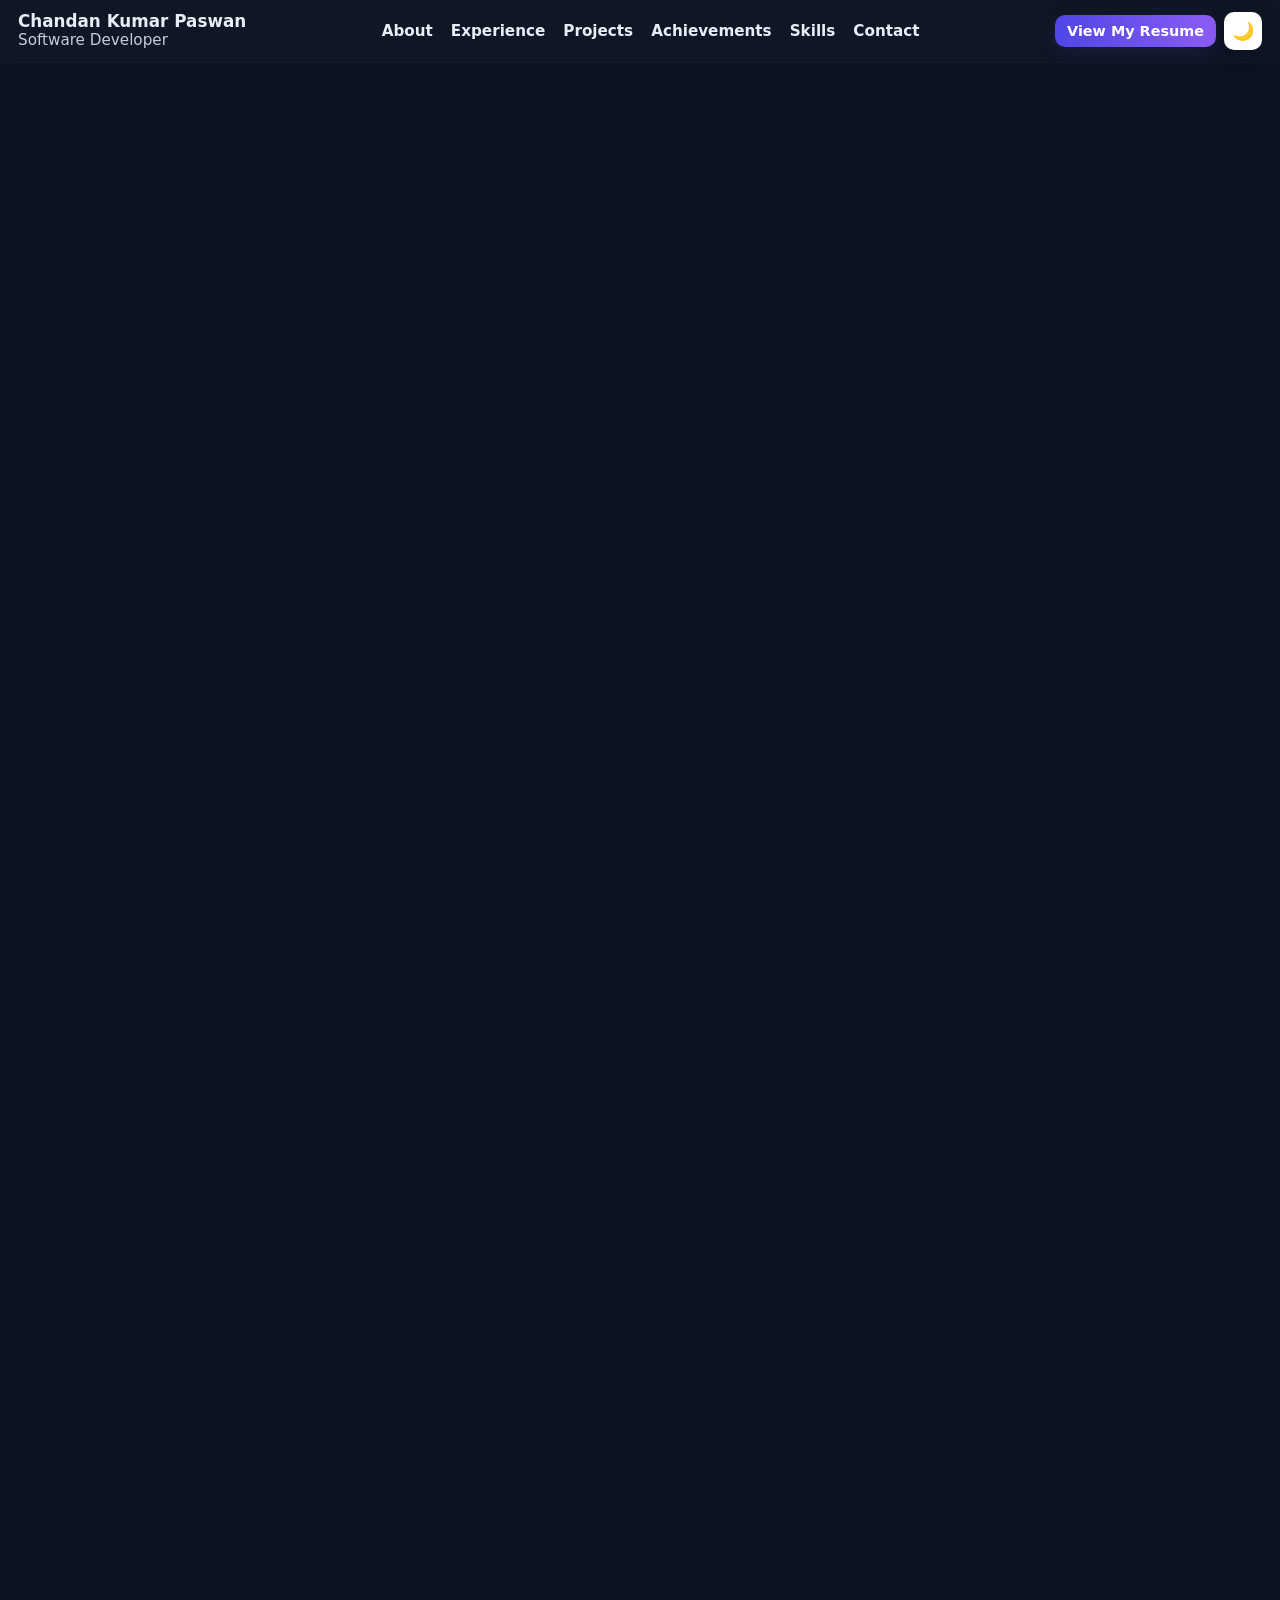
==== commit 8f01dacb: "Refactor index.html to use external styles and scripts Removed inline styles and JavaScript for them" ====
--- a/index.html
+++ b/index.html
@@ -4,214 +4,9 @@
   <meta charset="utf-8" />
   <meta name="viewport" content="width=device-width,initial-scale=1" />
   <title>Chandan Kumar Paswan — Portfolio</title>
-  <style>
-    :root{
-      --primary:#4f46e5;
-      --secondary:#8b5cf6;
-      --bg-dark:#0b1220;
-      --bg-light:#f8fafc;
-      --text-dark:#e6eef8;
-      --text-light:#0f1724;
-      --card-dark:#0f1724;
-      --card-light:#ffffff;
-      --glass-alpha:0.06;
-      --radius:12px;
-      --transition:0.32s;
-      --menu-width:320px;
-    }
-
-    /* Base */
-    *{box-sizing:border-box}
-    html,body{height:100%}
-    body{
-      margin:0;font-family:Inter,ui-sans-serif,system-ui,"Segoe UI",Roboto,"Helvetica Neue",Arial;
-      background:var(--bg-dark);color:var(--text-dark);
-      -webkit-font-smoothing:antialiased; -moz-osx-font-smoothing:grayscale;
-      transition:background var(--transition), color var(--transition);
-      scroll-behavior:smooth;
-    }
-    body.light-mode{
-      background:var(--bg-light); color:var(--text-light);
-    }
-
-    /* Header */
-    header{
-      position:sticky; top:0; z-index:1200;
-      display:flex; align-items:center; gap:16px; justify-content:space-between;
-      padding:12px 18px;
-      background: rgba(255,255,255,0.02);
-      backdrop-filter: blur(8px);
-      border-bottom: 1px solid rgba(255,255,255,0.02);
-      transition: background var(--transition), border var(--transition);
-    }
-    body.light-mode header{
-      background: rgba(255,255,255,0.86);
-      border-bottom: 1px solid rgba(15,23,42,0.06);
-    }
-    .header-left{display:flex; flex-direction:column; gap:2px;}
-    .name{font-weight:700; font-size:1.05rem; line-height:1;}
-    .designation{font-size:0.82rem; opacity:0.9;}
-
-    /* Desktop nav */
-    .nav-links{
-      display:flex; gap:18px; align-items:center;
-    }
-    .nav-links a{
-      color:inherit; text-decoration:none; font-weight:600; font-size:0.95rem;
-      transition: color .18s, opacity .18s;
-    }
-    .nav-links a:hover{ color:var(--primary); opacity:0.95; }
-
-    /* Right controls */
-    .right-controls{ display:flex; gap:10px; align-items:center; }
-
-    .resume-btn {
-      display:inline-block; padding:8px 12px; border-radius:10px;
-      background: linear-gradient(90deg,var(--primary),var(--secondary));
-      color:#fff; text-decoration:none; font-weight:700; font-size:0.9rem;
-      box-shadow: 0 6px 20px rgba(79,70,229,0.14); border: none;
-    }
-    .resume-btn:hover{ transform:translateY(-3px); }
-
-    .theme-toggle{
-      width:38px; height:38px; border-radius:10px; border:none;
-      background:#fff; color:var(--primary); cursor:pointer; display:flex;
-      align-items:center; justify-content:center; font-size:18px;
-      box-shadow:0 6px 18px rgba(2,6,23,0.25);
-    }
-    body.light-mode .theme-toggle{ color:var(--primary); }
-
-    /* Hamburger (mobile) - visible only on small screens */
-    .hamburger-btn{
-      display:none; width:44px; height:44px; align-items:center; justify-content:center;
-      border-radius:10px; border:none; background:transparent; cursor:pointer;
-    }
-    .hamburger-btn .bar{ display:block; width:20px; height:2px; background:currentColor; margin:3px 0; border-radius:2px; }
-
-    /* Side menu (mobile) */
-    .side-menu {
-      position:fixed; top:0; right: calc(-1 * var(--menu-width)); height:100vh;
-      width:var(--menu-width); z-index:1400;
-      background: rgba(255,255,255,0.06);
-      backdrop-filter: blur(12px);
-      box-shadow: -12px 0 40px rgba(2,6,23,0.5);
-      padding:22px;
-      transition: right .36s cubic-bezier(.2,.9,.2,1), opacity .36s;
-      opacity:0;
-      display:flex; flex-direction:column; gap:12px;
-    }
-    body.light-mode .side-menu{ background: rgba(255,255,255,0.92); box-shadow:-12px 0 36px rgba(2,6,23,0.06); }
-    .side-menu.open{ right:0; opacity:1; }
-
-    .side-menu a{ color:inherit; text-decoration:none; font-weight:600; padding:10px 8px; display:block; border-radius:8px; }
-    .side-menu a:hover{ background: rgba(255,255,255,0.02); color:var(--primary); }
-
-    /* side overlay - to capture outside clicks and dim background */
-    .overlay{
-      position:fixed; inset:0; background:rgba(2,6,23,0.36); z-index:1300; opacity:0; pointer-events:none;
-      transition: opacity .28s;
-    }
-    .overlay.show{ opacity:1; pointer-events:auto; }
-
-    /* Container */
-    .container{ max-width:1100px; margin:36px auto; padding:0 20px 80px; }
-
-    /* Section card */
-    section.card{
-      background: rgba(255,255,255,var(--glass-alpha));
-      border-radius: calc(var(--radius) + 4px);
-      padding:22px;
-      margin-bottom:28px;
-      box-shadow: 0 10px 30px rgba(2,6,23,0.5);
-      border: 1px solid rgba(255,255,255,0.04);
-      transition: transform .36s ease, box-shadow .36s ease, background .36s;
-      opacity:0; transform:translateY(18px);
-    }
-    body.light-mode section.card{
-      background: var(--card-light); border:1px solid rgba(15,23,42,0.06);
-      box-shadow: 0 10px 28px rgba(2,6,23,0.06);
-    }
-    section.card.visible{ opacity:1; transform:translateY(0); }
-
-    section.card h2{
-      margin:0 0 10px 0; font-size:1.25rem;
-      background:linear-gradient(90deg,var(--primary),var(--secondary));
-      -webkit-background-clip:text; -webkit-text-fill-color:transparent;
-      display:inline-block;
-    }
-
-    /* Grid helpers */
-    .grid-2{ display:grid; grid-template-columns:repeat(2,1fr); gap:16px; align-items:start; }
-    .grid-1{ display:block; gap:0; }
-    @media (max-width:860px){ .grid-2{ grid-template-columns:1fr; } }
-
-    /* Experience / Project cards inside section */
-    .item-card{
-      background: linear-gradient(180deg, rgba(255,255,255,0.02), rgba(255,255,255,0.01));
-      border-radius:12px; padding:14px; border:1px solid rgba(255,255,255,0.04);
-      box-shadow: 0 8px 20px rgba(2,6,23,0.45);
-      transition: transform .28s ease, box-shadow .28s ease;
-      opacity:0; transform:translateY(18px);
-    }
-    body.light-mode .item-card{
-      background: linear-gradient(180deg,#ffffff,#ffffff);
-      border:1px solid rgba(15,23,42,0.06);
-      box-shadow: 0 8px 20px rgba(2,6,23,0.06);
-    }
-    .item-card.visible{ opacity:1; transform:translateY(0); }
-    .item-card:hover{ transform:translateY(-6px); box-shadow:0 18px 40px rgba(79,70,229,0.12) }
-
-    .item-head{ display:flex; justify-content:space-between; gap:12px; align-items:start; }
-    .item-title{ font-weight:700; font-size:1rem; margin-bottom:6px; }
-    .item-sub{ font-size:0.9rem; opacity:0.9; margin-bottom:10px; }
-
-    /* tech badges */
-    .badges{ display:flex; flex-wrap:wrap; gap:8px; margin-top:8px; }
-    .badge{
-      padding:6px 8px; border-radius:8px; font-size:0.8rem; font-weight:600;
-      background: rgba(255,255,255,0.04); border:1px solid rgba(255,255,255,0.03);
-    }
-    body.light-mode .badge{ background:#f1f5f9; border:1px solid rgba(15,23,42,0.04); }
-
-    /* Skills */
-    .skill-card{
-      background: rgba(255,255,255,0.03); padding:12px; border-radius:10px;
-      text-align:center; font-weight:600; box-shadow:0 8px 20px rgba(2,6,23,0.35);
-      transition: transform .2s; opacity:0; transform:translateY(18px);
-    }
-    .skill-card.visible{ opacity:1; transform:translateY(0); }
-    .skill-card:hover{ transform:translateY(-6px) }
-    body.light-mode .skill-card{ background:#fff; box-shadow:0 8px 18px rgba(2,6,23,0.06); }
-
-    /* contact */
-    .contact-card{
-      padding:12px 14px; border-radius:10px; background:rgba(255,255,255,0.03);
-      box-shadow:0 8px 20px rgba(2,6,23,0.35); transition:transform .2s; opacity:0; transform:translateY(18px);
-    }
-    .contact-card.visible{ opacity:1; transform:translateY(0); }
-    .contact-card:hover{ transform:translateY(-6px) }
-    body.light-mode .contact-card{ background:#fff; box-shadow:0 8px 18px rgba(2,6,23,0.06); }
-
-    /* small visual tweaks */
-    p, li { line-height:1.5; }
-    ul { padding-left:18px; margin:8px 0; }
-    a { color:inherit; text-decoration:underline; }
-    .muted{ opacity:0.85; font-size:0.95rem; }
-
-    /* utilities */
-    .row{ display:flex; gap:12px; align-items:center; flex-wrap:wrap; }
-    .flex-col{ display:flex; flex-direction:column; gap:8px; }
-
-    /* responsive header items */
-    .right-controls{ display:flex; gap:8px; align-items:center; }
-    @media(max-width:880px){
-      .nav-links{ display:none; }
-      .hamburger-btn{ display:flex; }
-    }
-    @media(max-width:520px){
-      :root{ --menu-width:280px }
-    }
-  </style>
+  <link href="style.css" rel="stylesheet">
+  <script src="script.js"></script>
+  <style></style>
 </head>
 <body>
 
@@ -440,78 +235,7 @@
   </main>
 
   <script>
-    // theme toggle (persist)
-    const themeToggle = document.getElementById('themeToggle');
-    const body = document.body;
-    const savedTheme = localStorage.getItem('ckp_theme');
-    if (savedTheme === 'light') {
-      body.classList.add('light-mode');
-      themeToggle.textContent = '🌞';
-    } else {
-      themeToggle.textContent = '🌙';
-    }
-    themeToggle.addEventListener('click', () => {
-      body.classList.toggle('light-mode');
-      const isLight = body.classList.contains('light-mode');
-      themeToggle.textContent = isLight ? '🌞' : '🌙';
-      localStorage.setItem('ckp_theme', isLight ? 'light' : 'dark');
-    });
-
-    // side menu + overlay logic
-    const hamburger = document.getElementById('hamburger');
-    const sideMenu = document.getElementById('sideMenu');
-    const overlay = document.getElementById('overlay');
-
-    function openMenu(){
-      sideMenu.classList.add('open');
-      overlay.classList.add('show');
-      sideMenu.setAttribute('aria-hidden','false');
-      // change hamburger to X
-      hamburger.innerHTML = '&#10005;'; // ×
-    }
-    function closeMenu(){
-      sideMenu.classList.remove('open');
-      overlay.classList.remove('show');
-      sideMenu.setAttribute('aria-hidden','true');
-      // reset hamburger bars
-      hamburger.innerHTML = '<span class="bar"></span><span class="bar"></span><span class="bar"></span>';
-    }
-
-    hamburger.addEventListener('click', (e) => {
-      e.stopPropagation();
-      if (sideMenu.classList.contains('open')) closeMenu(); else openMenu();
-    });
-
-    // close when clicking overlay
-    overlay.addEventListener('click', () => closeMenu());
-
-    // close when clicking any side-menu link
-    sideMenu.querySelectorAll('a').forEach(a => {
-      a.addEventListener('click', () => closeMenu());
-    });
-
-    // ensure navLinks (desktop) links also close side menu if open (safety)
-    document.querySelectorAll('.nav-links a').forEach(a => {
-      a.addEventListener('click', () => closeMenu());
-    });
-
-    // close on escape
-    document.addEventListener('keydown', (e) => {
-      if(e.key === 'Escape') closeMenu();
-    });
-
-    // IntersectionObserver for fade-up
-    const observer = new IntersectionObserver((entries) => {
-      entries.forEach(entry => {
-        if(entry.isIntersecting){
-          entry.target.classList.add('visible');
-          observer.unobserve(entry.target);
-        }
-      });
-    }, {threshold:0.12});
-
-    // observe elements that should animate
-    document.querySelectorAll('section.card, .item-card, .skill-card, .contact-card').forEach(el => observer.observe(el));
+   
   </script>
 </body>
 </html>
--- a/style.css
+++ b/style.css
@@ -0,0 +1,206 @@
+:root{
+      --primary:#4f46e5;
+      --secondary:#8b5cf6;
+      --bg-dark:#0b1220;
+      --bg-light:#f8fafc;
+      --text-dark:#e6eef8;
+      --text-light:#0f1724;
+      --card-dark:#0f1724;
+      --card-light:#ffffff;
+      --glass-alpha:0.06;
+      --radius:12px;
+      --transition:0.32s;
+      --menu-width:320px;
+    }
+
+    /* Base */
+    *{box-sizing:border-box}
+    html,body{height:100%}
+    body{
+      margin:0;font-family:Inter,ui-sans-serif,system-ui,"Segoe UI",Roboto,"Helvetica Neue",Arial;
+      background:var(--bg-dark);color:var(--text-dark);
+      -webkit-font-smoothing:antialiased; -moz-osx-font-smoothing:grayscale;
+      transition:background var(--transition), color var(--transition);
+      scroll-behavior:smooth;
+    }
+    body.light-mode{
+      background:var(--bg-light); color:var(--text-light);
+    }
+
+    /* Header */
+    header{
+      position:sticky; top:0; z-index:1200;
+      display:flex; align-items:center; gap:16px; justify-content:space-between;
+      padding:12px 18px;
+      background: rgba(255,255,255,0.02);
+      backdrop-filter: blur(8px);
+      border-bottom: 1px solid rgba(255,255,255,0.02);
+      transition: background var(--transition), border var(--transition);
+    }
+    body.light-mode header{
+      background: rgba(255,255,255,0.86);
+      border-bottom: 1px solid rgba(15,23,42,0.06);
+    }
+    .header-left{display:flex; flex-direction:column; gap:2px;}
+    .name{font-weight:700; font-size:1.05rem; line-height:1;}
+    .designation{font-size:0.82rem; opacity:0.9;}
+
+    /* Desktop nav */
+    .nav-links{
+      display:flex; gap:18px; align-items:center;
+    }
+    .nav-links a{
+      color:inherit; text-decoration:none; font-weight:600; font-size:0.95rem;
+      transition: color .18s, opacity .18s;
+    }
+    .nav-links a:hover{ color:var(--primary); opacity:0.95; }
+
+    /* Right controls */
+    .right-controls{ display:flex; gap:10px; align-items:center; }
+
+    .resume-btn {
+      display:inline-block; padding:8px 12px; border-radius:10px;
+      background: linear-gradient(90deg,var(--primary),var(--secondary));
+      color:#fff; text-decoration:none; font-weight:700; font-size:0.9rem;
+      box-shadow: 0 6px 20px rgba(79,70,229,0.14); border: none;
+    }
+    .resume-btn:hover{ transform:translateY(-3px); }
+
+    .theme-toggle{
+      width:38px; height:38px; border-radius:10px; border:none;
+      background:#fff; color:var(--primary); cursor:pointer; display:flex;
+      align-items:center; justify-content:center; font-size:18px;
+      box-shadow:0 6px 18px rgba(2,6,23,0.25);
+    }
+    body.light-mode .theme-toggle{ color:var(--primary); }
+
+    /* Hamburger (mobile) - visible only on small screens */
+    .hamburger-btn{
+      display:none; width:44px; height:44px; align-items:center; justify-content:center;
+      border-radius:10px; border:none; background:transparent; cursor:pointer;
+    }
+    .hamburger-btn .bar{ display:block; width:20px; height:2px; background:currentColor; margin:3px 0; border-radius:2px; }
+
+    /* Side menu (mobile) */
+    .side-menu {
+      position:fixed; top:0; right: calc(-1 * var(--menu-width)); height:100vh;
+      width:var(--menu-width); z-index:1400;
+      background: rgba(255,255,255,0.06);
+      backdrop-filter: blur(12px);
+      box-shadow: -12px 0 40px rgba(2,6,23,0.5);
+      padding:22px;
+      transition: right .36s cubic-bezier(.2,.9,.2,1), opacity .36s;
+      opacity:0;
+      display:flex; flex-direction:column; gap:12px;
+    }
+    body.light-mode .side-menu{ background: rgba(255,255,255,0.92); box-shadow:-12px 0 36px rgba(2,6,23,0.06); }
+    .side-menu.open{ right:0; opacity:1; }
+
+    .side-menu a{ color:inherit; text-decoration:none; font-weight:600; padding:10px 8px; display:block; border-radius:8px; }
+    .side-menu a:hover{ background: rgba(255,255,255,0.02); color:var(--primary); }
+
+    /* side overlay - to capture outside clicks and dim background */
+    .overlay{
+      position:fixed; inset:0; background:rgba(2,6,23,0.36); z-index:1300; opacity:0; pointer-events:none;
+      transition: opacity .28s;
+    }
+    .overlay.show{ opacity:1; pointer-events:auto; }
+
+    /* Container */
+    .container{ max-width:1100px; margin:36px auto; padding:0 20px 80px; }
+
+    /* Section card */
+    section.card{
+      background: rgba(255,255,255,var(--glass-alpha));
+      border-radius: calc(var(--radius) + 4px);
+      padding:22px;
+      margin-bottom:28px;
+      box-shadow: 0 10px 30px rgba(2,6,23,0.5);
+      border: 1px solid rgba(255,255,255,0.04);
+      transition: transform .36s ease, box-shadow .36s ease, background .36s;
+      opacity:0; transform:translateY(18px);
+    }
+    body.light-mode section.card{
+      background: var(--card-light); border:1px solid rgba(15,23,42,0.06);
+      box-shadow: 0 10px 28px rgba(2,6,23,0.06);
+    }
+    section.card.visible{ opacity:1; transform:translateY(0); }
+
+    section.card h2{
+      margin:0 0 10px 0; font-size:1.25rem;
+      background:linear-gradient(90deg,var(--primary),var(--secondary));
+      -webkit-background-clip:text; -webkit-text-fill-color:transparent;
+      display:inline-block;
+    }
+
+    /* Grid helpers */
+    .grid-2{ display:grid; grid-template-columns:repeat(2,1fr); gap:16px; align-items:start; }
+    .grid-1{ display:block; gap:0; }
+    @media (max-width:860px){ .grid-2{ grid-template-columns:1fr; } }
+
+    /* Experience / Project cards inside section */
+    .item-card{
+      background: linear-gradient(180deg, rgba(255,255,255,0.02), rgba(255,255,255,0.01));
+      border-radius:12px; padding:14px; border:1px solid rgba(255,255,255,0.04);
+      box-shadow: 0 8px 20px rgba(2,6,23,0.45);
+      transition: transform .28s ease, box-shadow .28s ease;
+      opacity:0; transform:translateY(18px);
+    }
+    body.light-mode .item-card{
+      background: linear-gradient(180deg,#ffffff,#ffffff);
+      border:1px solid rgba(15,23,42,0.06);
+      box-shadow: 0 8px 20px rgba(2,6,23,0.06);
+    }
+    .item-card.visible{ opacity:1; transform:translateY(0); }
+    .item-card:hover{ transform:translateY(-6px); box-shadow:0 18px 40px rgba(79,70,229,0.12) }
+
+    .item-head{ display:flex; justify-content:space-between; gap:12px; align-items:start; }
+    .item-title{ font-weight:700; font-size:1rem; margin-bottom:6px; }
+    .item-sub{ font-size:0.9rem; opacity:0.9; margin-bottom:10px; }
+
+    /* tech badges */
+    .badges{ display:flex; flex-wrap:wrap; gap:8px; margin-top:8px; }
+    .badge{
+      padding:6px 8px; border-radius:8px; font-size:0.8rem; font-weight:600;
+      background: rgba(255,255,255,0.04); border:1px solid rgba(255,255,255,0.03);
+    }
+    body.light-mode .badge{ background:#f1f5f9; border:1px solid rgba(15,23,42,0.04); }
+
+    /* Skills */
+    .skill-card{
+      background: rgba(255,255,255,0.03); padding:12px; border-radius:10px;
+      text-align:center; font-weight:600; box-shadow:0 8px 20px rgba(2,6,23,0.35);
+      transition: transform .2s; opacity:0; transform:translateY(18px);
+    }
+    .skill-card.visible{ opacity:1; transform:translateY(0); }
+    .skill-card:hover{ transform:translateY(-6px) }
+    body.light-mode .skill-card{ background:#fff; box-shadow:0 8px 18px rgba(2,6,23,0.06); }
+
+    /* contact */
+    .contact-card{
+      padding:12px 14px; border-radius:10px; background:rgba(255,255,255,0.03);
+      box-shadow:0 8px 20px rgba(2,6,23,0.35); transition:transform .2s; opacity:0; transform:translateY(18px);
+    }
+    .contact-card.visible{ opacity:1; transform:translateY(0); }
+    .contact-card:hover{ transform:translateY(-6px) }
+    body.light-mode .contact-card{ background:#fff; box-shadow:0 8px 18px rgba(2,6,23,0.06); }
+
+    /* small visual tweaks */
+    p, li { line-height:1.5; }
+    ul { padding-left:18px; margin:8px 0; }
+    a { color:inherit; text-decoration:underline; }
+    .muted{ opacity:0.85; font-size:0.95rem; }
+
+    /* utilities */
+    .row{ display:flex; gap:12px; align-items:center; flex-wrap:wrap; }
+    .flex-col{ display:flex; flex-direction:column; gap:8px; }
+
+    /* responsive header items */
+    .right-controls{ display:flex; gap:8px; align-items:center; }
+    @media(max-width:880px){
+      .nav-links{ display:none; }
+      .hamburger-btn{ display:flex; }
+    }
+    @media(max-width:520px){
+      :root{ --menu-width:280px }
+    }
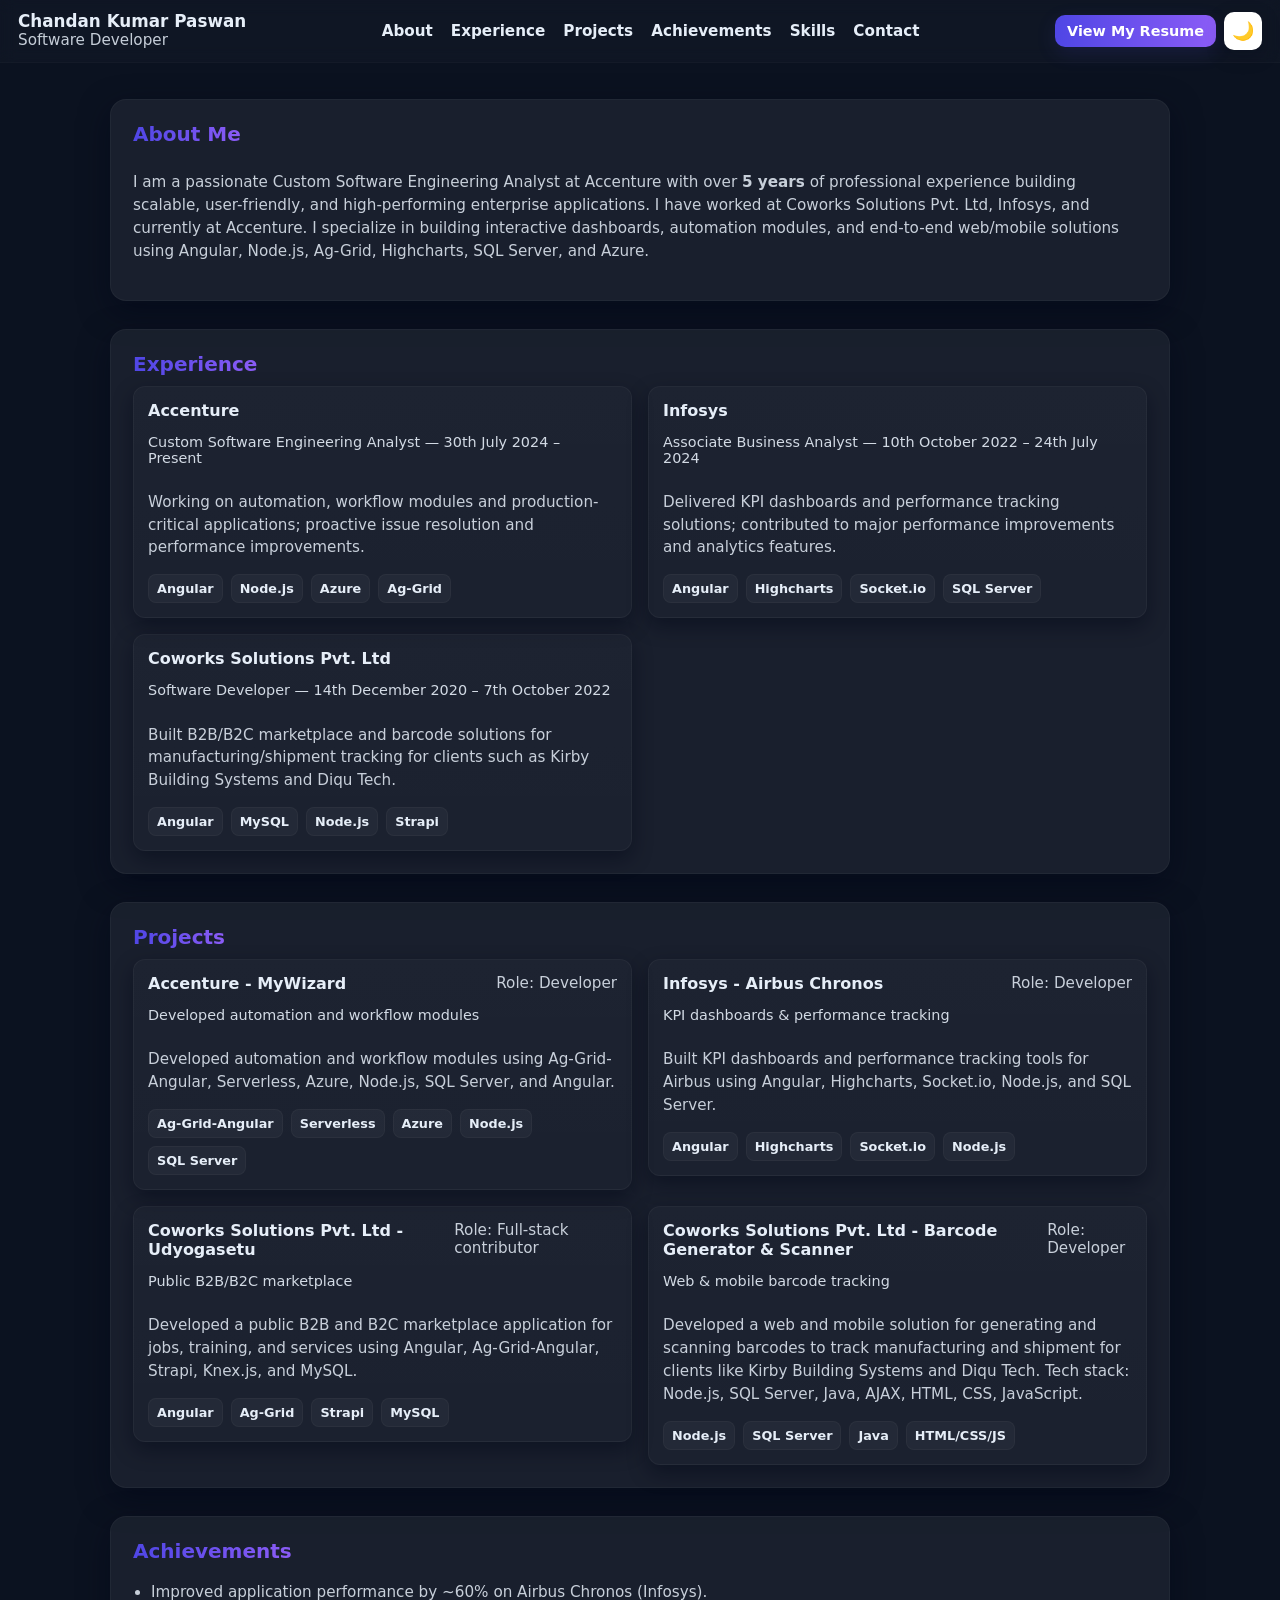
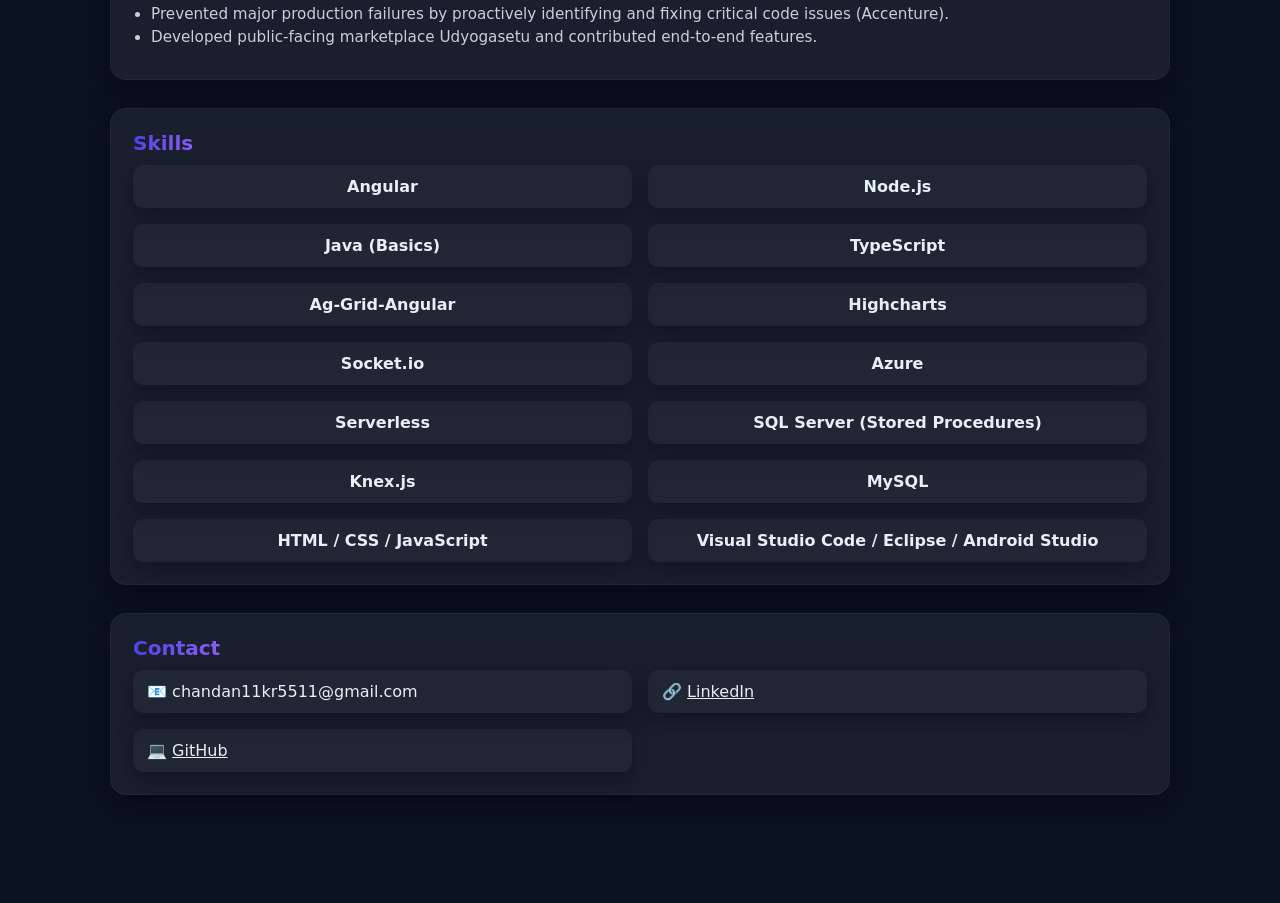
==== commit 3e6bfe14: "Comment out script.js inclusion in index.html Comment out the script tag for script.js in index.html" ====
--- a/index.html
+++ b/index.html
@@ -5,7 +5,7 @@
   <meta name="viewport" content="width=device-width,initial-scale=1" />
   <title>Chandan Kumar Paswan — Portfolio</title>
   <link href="style.css" rel="stylesheet">
-  <script src="script.js"></script>
+  <!-- <script src="script.js"></script> -->
   <style></style>
 </head>
 <body>
@@ -234,7 +234,7 @@
 
   </main>
 
-  <script>
+  <script src="script.js">
    
   </script>
 </body>
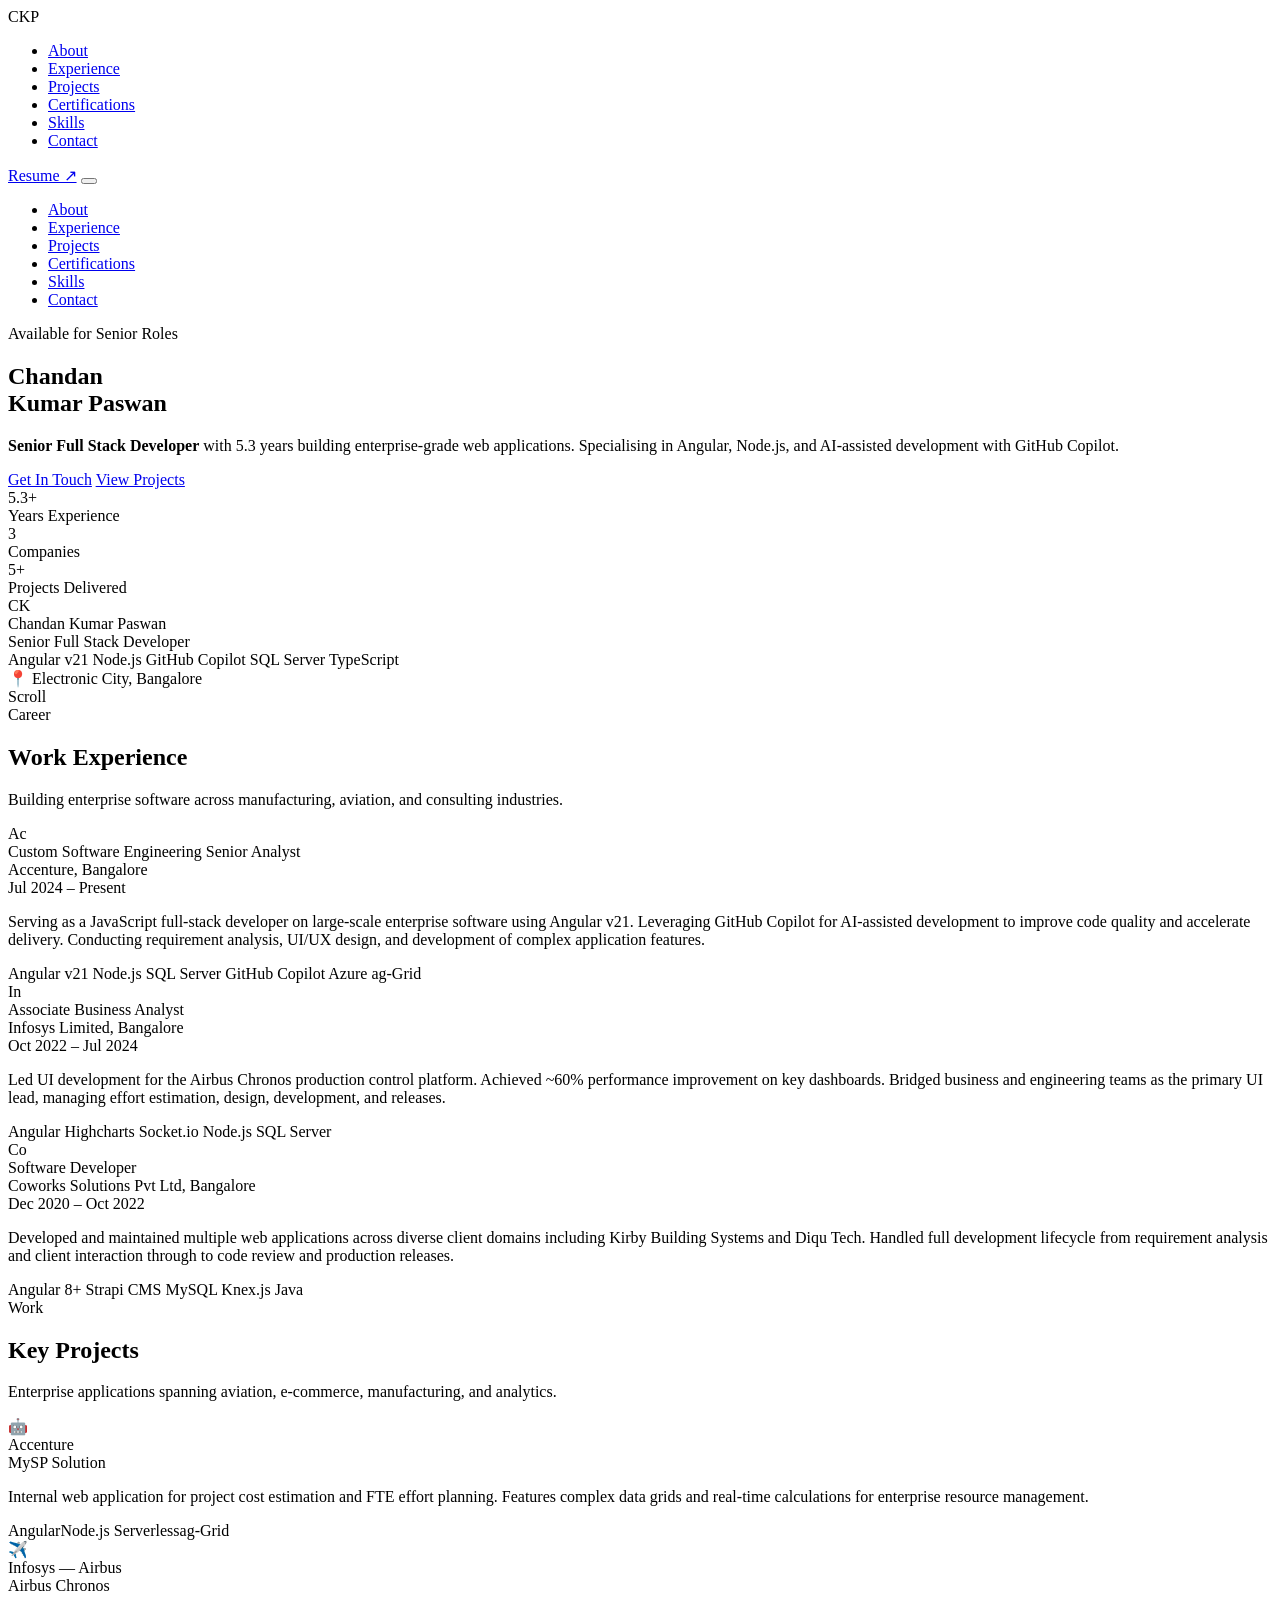
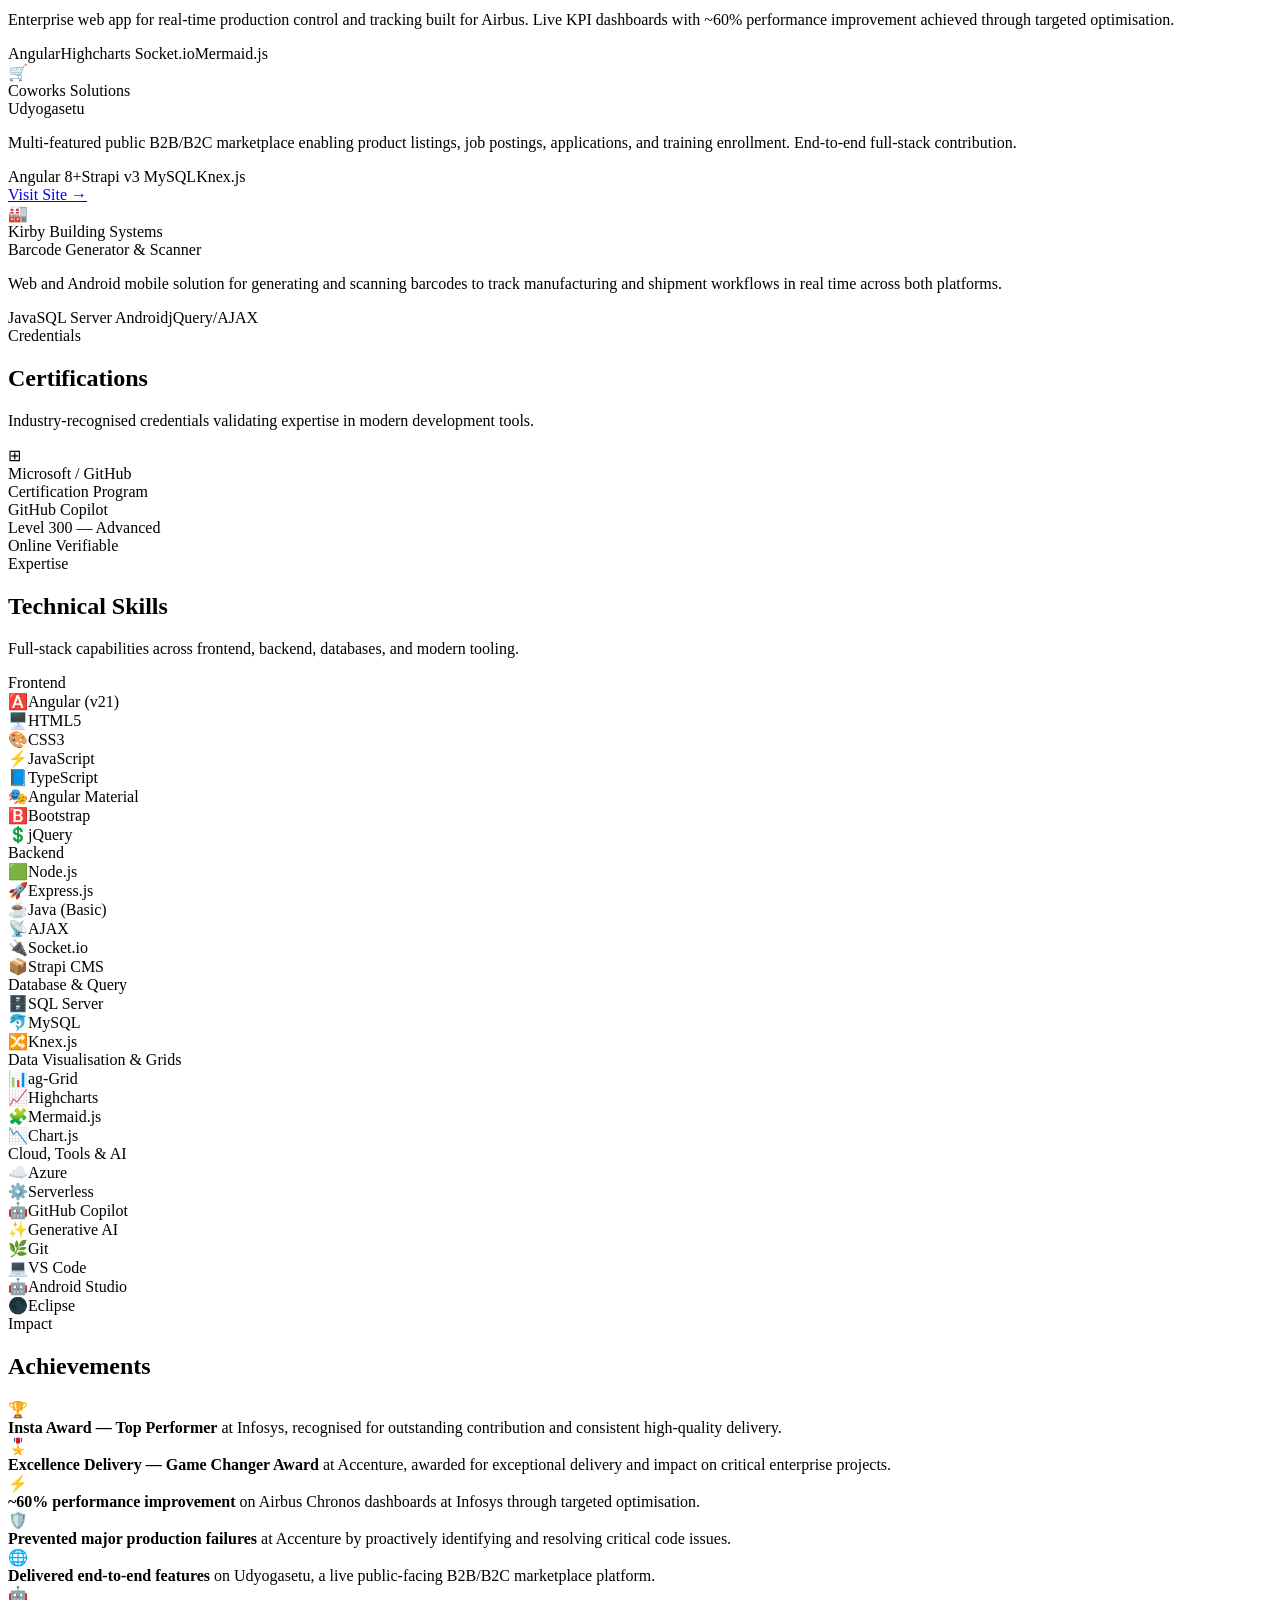
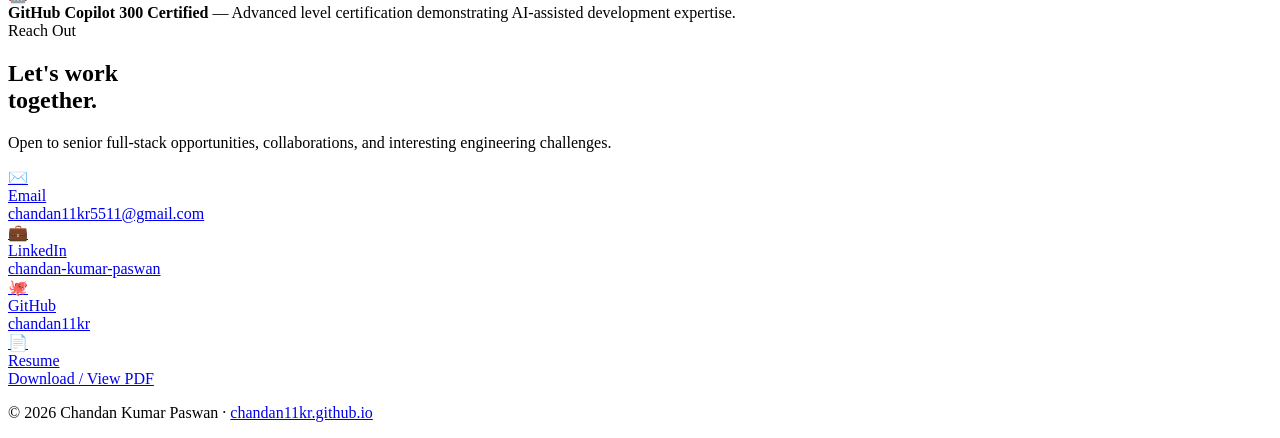
==== commit d8f24a60: "Add files via upload" ====
--- a/index.html
+++ b/index.html
@@ -1,241 +1,478 @@
-<!doctype html>
+<!DOCTYPE html>
 <html lang="en">
 <head>
-  <meta charset="utf-8" />
-  <meta name="viewport" content="width=device-width,initial-scale=1" />
-  <title>Chandan Kumar Paswan — Portfolio</title>
-  <link href="style.css" rel="stylesheet">
-  <!-- <script src="script.js"></script> -->
-  <style></style>
+  <meta charset="UTF-8" />
+  <meta name="viewport" content="width=device-width, initial-scale=1.0" />
+  <title>Chandan Kumar Paswan — Senior Full Stack Developer</title>
+  <link rel="preconnect" href="https://fonts.googleapis.com" />
+  <link rel="preconnect" href="https://fonts.gstatic.com" crossorigin />
+  <link href="https://fonts.googleapis.com/css2?family=Syne:wght@400;600;700;800&family=DM+Sans:ital,opsz,wght@0,9..40,300;0,9..40,400;0,9..40,500;1,9..40,300&display=swap" rel="stylesheet" />
+  <link rel="stylesheet" href="css/style.css" />
 </head>
 <body>
 
-  <header>
-    <div class="header-left">
-      <div class="name">Chandan Kumar Paswan</div>
-      <div class="designation muted">Software Developer</div>
-    </div>
-
-    <!-- Desktop nav -->
-    <nav class="nav-links" id="navLinks">
-      <a href="#about">About</a>
-      <a href="#experience">Experience</a>
-      <a href="#projects">Projects</a>
-      <a href="#achievements">Achievements</a>
-      <a href="#skills">Skills</a>
-      <a href="#contact">Contact</a>
-    </nav>
-
-    <!-- Right controls: resume + theme + hamburger -->
-    <div class="right-controls">
-      <a class="resume-btn" href="https://drive.google.com/file/d/1cXS2kgWYGDrFE2SM3Bl-F9GVEroGWmof/view?usp=drivesdk" target="_blank" rel="noopener">View My Resume</a>
-      <button class="theme-toggle" id="themeToggle" title="Toggle theme">🌙</button>
-      <button class="hamburger-btn" id="hamburger" aria-label="Open menu" title="Open menu">
-        <span class="bar"></span><span class="bar"></span><span class="bar"></span>
+  <!-- ═══════════════════════════════ BACKGROUND ═══════════════════════════════ -->
+  <div class="grid-bg" aria-hidden="true"></div>
+  <div class="orb orb1" aria-hidden="true"></div>
+  <div class="orb orb2" aria-hidden="true"></div>
+  <div class="orb orb3" aria-hidden="true"></div>
+
+  <!-- ═══════════════════════════════ NAVIGATION ═══════════════════════════════ -->
+  <nav id="navbar">
+    <div class="nav-inner">
+      <div class="nav-logo">CKP</div>
+
+      <ul class="nav-links">
+        <li><a href="#about">About</a></li>
+        <li><a href="#experience">Experience</a></li>
+        <li><a href="#projects">Projects</a></li>
+        <li><a href="#certifications">Certifications</a></li>
+        <li><a href="#skills">Skills</a></li>
+        <li><a href="#contact">Contact</a></li>
+      </ul>
+
+      <a
+        href="https://drive.google.com/file/d/1cXS2kgWYGDrFE2SM3Bl-F9GVEroGWmof/view?usp=drivesdk"
+        class="nav-cta"
+        target="_blank"
+        rel="noopener"
+      >Resume ↗</a>
+
+      <!-- Mobile menu toggle -->
+      <button class="nav-toggle" id="navToggle" aria-label="Toggle menu">
+        <span></span><span></span><span></span>
       </button>
     </div>
-  </header>
-
-  <!-- slide-in side menu -->
-  <div class="side-menu" id="sideMenu" aria-hidden="true">
-    <a href="#about">About</a>
-    <a href="#experience">Experience</a>
-    <a href="#projects">Projects</a>
-    <a href="#achievements">Achievements</a>
-    <a href="#skills">Skills</a>
-    <a href="#contact">Contact</a>
-    <a class="resume-btn" href="https://drive.google.com/file/d/1cXS2kgWYGDrFE2SM3Bl-F9GVEroGWmof/view?usp=drivesdk" target="_blank" rel="noopener">View My Resume</a>
-  </div>
-
-  <!-- overlay (clicking closes menu) -->
-  <div class="overlay" id="overlay"></div>
-
-  <main class="container">
-
-    <!-- ABOUT -->
-    <section id="about" class="card">
-      <h2>About Me</h2>
-      <p class="muted">
-        I am a passionate Custom Software Engineering Analyst at Accenture with over <strong>5 years</strong> of professional experience building scalable, user-friendly, and high-performing enterprise applications. I have worked at Coworks Solutions Pvt. Ltd, Infosys, and currently at Accenture. I specialize in building interactive dashboards, automation modules, and end-to-end web/mobile solutions using Angular, Node.js, Ag-Grid, Highcharts, SQL Server, and Azure.
-      </p>
-    </section>
-
-    <!-- EXPERIENCE -->
-    <section id="experience" class="card">
-      <h2>Experience</h2>
-
-      <div class="grid-2">
-        <article class="item-card" data-animate>
-          <div class="item-head">
-            <div class="flex-col">
-              <div class="item-title">Accenture</div>
-              <div class="item-sub">Custom Software Engineering Analyst — 30th July 2024 – Present</div>
-            </div>
-          </div>
-          <p class="muted">Working on automation, workflow modules and production-critical applications; proactive issue resolution and performance improvements.</p>
-          <div class="badges" aria-hidden>
-            <span class="badge">Angular</span>
-            <span class="badge">Node.js</span>
-            <span class="badge">Azure</span>
-            <span class="badge">Ag-Grid</span>
-          </div>
-        </article>
-
-        <article class="item-card" data-animate>
-          <div class="item-head">
-            <div class="flex-col">
-              <div class="item-title">Infosys</div>
-              <div class="item-sub">Associate Business Analyst — 10th October 2022 – 24th July 2024</div>
-            </div>
-          </div>
-          <p class="muted">Delivered KPI dashboards and performance tracking solutions; contributed to major performance improvements and analytics features.</p>
-          <div class="badges" aria-hidden>
-            <span class="badge">Angular</span>
-            <span class="badge">Highcharts</span>
-            <span class="badge">Socket.io</span>
-            <span class="badge">SQL Server</span>
-          </div>
-        </article>
-
-        <article class="item-card" data-animate>
-          <div class="item-head">
-            <div class="flex-col">
-              <div class="item-title">Coworks Solutions Pvt. Ltd</div>
-              <div class="item-sub">Software Developer — 14th December 2020 – 7th October 2022</div>
-            </div>
-          </div>
-          <p class="muted">Built B2B/B2C marketplace and barcode solutions for manufacturing/shipment tracking for clients such as Kirby Building Systems and Diqu Tech.</p>
-          <div class="badges" aria-hidden>
-            <span class="badge">Angular</span>
-            <span class="badge">MySQL</span>
-            <span class="badge">Node.js</span>
-            <span class="badge">Strapi</span>
-          </div>
-        </article>
-      </div>
-    </section>
-
-    <!-- PROJECTS -->
-    <section id="projects" class="card">
-      <h2>Projects</h2>
-
-      <div class="grid-2">
-        <article class="item-card" data-animate>
-          <div class="item-head">
-            <div class="flex-col">
-              <div class="item-title">Accenture - MyWizard</div>
-              <div class="item-sub">Developed automation and workflow modules</div>
-            </div>
-            <div class="muted">Role: Developer</div>
-          </div>
-          <p class="muted">Developed automation and workflow modules using Ag-Grid-Angular, Serverless, Azure, Node.js, SQL Server, and Angular.</p>
-          <div class="badges">
-            <span class="badge">Ag-Grid-Angular</span>
-            <span class="badge">Serverless</span>
-            <span class="badge">Azure</span>
-            <span class="badge">Node.js</span>
-            <span class="badge">SQL Server</span>
-          </div>
-        </article>
-
-        <article class="item-card" data-animate>
-          <div class="item-head">
-            <div class="flex-col">
-              <div class="item-title">Infosys - Airbus Chronos</div>
-              <div class="item-sub">KPI dashboards & performance tracking</div>
-            </div>
-            <div class="muted">Role: Developer</div>
-          </div>
-          <p class="muted">Built KPI dashboards and performance tracking tools for Airbus using Angular, Highcharts, Socket.io, Node.js, and SQL Server.</p>
-          <div class="badges">
-            <span class="badge">Angular</span>
-            <span class="badge">Highcharts</span>
-            <span class="badge">Socket.io</span>
-            <span class="badge">Node.js</span>
-          </div>
-        </article>
-
-        <article class="item-card" data-animate>
-          <div class="item-head">
-            <div class="flex-col">
-              <div class="item-title">Coworks Solutions Pvt. Ltd - Udyogasetu</div>
-              <div class="item-sub">Public B2B/B2C marketplace</div>
-            </div>
-            <div class="muted">Role: Full-stack contributor</div>
-          </div>
-          <p class="muted">Developed a public B2B and B2C marketplace application for jobs, training, and services using Angular, Ag-Grid-Angular, Strapi, Knex.js, and MySQL.</p>
-          <div class="badges">
-            <span class="badge">Angular</span>
-            <span class="badge">Ag-Grid</span>
-            <span class="badge">Strapi</span>
-            <span class="badge">MySQL</span>
-          </div>
-        </article>
-
-        <article class="item-card" data-animate>
-          <div class="item-head">
-            <div class="flex-col">
-              <div class="item-title">Coworks Solutions Pvt. Ltd - Barcode Generator & Scanner</div>
-              <div class="item-sub">Web & mobile barcode tracking</div>
-            </div>
-            <div class="muted">Role: Developer</div>
-          </div>
-          <p class="muted">Developed a web and mobile solution for generating and scanning barcodes to track manufacturing and shipment for clients like Kirby Building Systems and Diqu Tech. Tech stack: Node.js, SQL Server, Java, AJAX, HTML, CSS, JavaScript.</p>
-          <div class="badges">
-            <span class="badge">Node.js</span>
-            <span class="badge">SQL Server</span>
-            <span class="badge">Java</span>
-            <span class="badge">HTML/CSS/JS</span>
-          </div>
-        </article>
-      </div>
-    </section>
-
-    <!-- ACHIEVEMENTS -->
-    <section id="achievements" class="card">
-      <h2>Achievements</h2>
-      <ul class="muted">
-        <li>Improved application performance by ~60% on Airbus Chronos (Infosys).</li>
-        <li>Prevented major production failures by proactively identifying and fixing critical code issues (Accenture).</li>
-        <li>Developed public-facing marketplace Udyogasetu and contributed end-to-end features.</li>
+
+    <!-- Mobile drawer -->
+    <div class="nav-drawer" id="navDrawer">
+      <ul>
+        <li><a href="#about"          class="drawer-link">About</a></li>
+        <li><a href="#experience"     class="drawer-link">Experience</a></li>
+        <li><a href="#projects"       class="drawer-link">Projects</a></li>
+        <li><a href="#certifications" class="drawer-link">Certifications</a></li>
+        <li><a href="#skills"         class="drawer-link">Skills</a></li>
+        <li><a href="#contact"        class="drawer-link">Contact</a></li>
       </ul>
-    </section>
-
-    <!-- SKILLS -->
-    <section id="skills" class="card">
-      <h2>Skills</h2>
-      <div class="grid-2">
-        <div class="skill-card" data-animate>Angular</div>
-        <div class="skill-card" data-animate>Node.js</div>
-        <div class="skill-card" data-animate>Java (Basics)</div>
-        <div class="skill-card" data-animate>TypeScript</div>
-        <div class="skill-card" data-animate>Ag-Grid-Angular</div>
-        <div class="skill-card" data-animate>Highcharts</div>
-        <div class="skill-card" data-animate>Socket.io</div>
-        <div class="skill-card" data-animate>Azure</div>
-        <div class="skill-card" data-animate>Serverless</div>
-        <div class="skill-card" data-animate>SQL Server (Stored Procedures)</div>
-        <div class="skill-card" data-animate>Knex.js</div>
-        <div class="skill-card" data-animate>MySQL</div>
-        <div class="skill-card" data-animate>HTML / CSS / JavaScript</div>
-        <div class="skill-card" data-animate>Visual Studio Code / Eclipse / Android Studio</div>
-      </div>
-    </section>
-
-    <!-- CONTACT -->
-    <section id="contact" class="card">
-      <h2>Contact</h2>
-      <div class="grid-2 contact-grid">
-        <div class="contact-card" data-animate>📧 chandan11kr5511@gmail.com</div>
-        <div class="contact-card" data-animate>🔗 <a href="https://www.linkedin.com/in/chandan-kumar-paswan-592046135" target="_blank" rel="noopener">LinkedIn</a></div>
-        <div class="contact-card" data-animate>💻 <a href="https://github.com/chandan11kr" target="_blank" rel="noopener">GitHub</a></div>
-      </div>
-    </section>
-
-  </main>
-
-  <script src="script.js">
-   
-  </script>
+    </div>
+  </nav>
+
+  <!-- ═══════════════════════════════ HERO ═══════════════════════════════ -->
+  <section class="hero" id="about">
+    <div class="container">
+      <div class="hero-inner">
+
+        <!-- Left: text -->
+        <div class="hero-text">
+          <div class="hero-badge">
+            <span class="badge-dot"></span> Available for Senior Roles
+          </div>
+
+          <h1 class="hero-title">
+            <span class="name-highlight">Chandan</span><br />
+            Kumar Paswan
+          </h1>
+
+          <p class="hero-sub">
+            <strong>Senior Full Stack Developer</strong> with 5.3 years building
+            enterprise-grade web applications. Specialising in Angular, Node.js,
+            and AI-assisted development with GitHub Copilot.
+          </p>
+
+          <div class="hero-actions">
+            <a href="#contact" class="btn-primary">Get In Touch</a>
+            <a href="#projects" class="btn-secondary">View Projects</a>
+          </div>
+
+          <div class="hero-stats">
+            <div class="stat">
+              <div class="stat-num">5.3+</div>
+              <div class="stat-label">Years Experience</div>
+            </div>
+            <div class="stat">
+              <div class="stat-num">3</div>
+              <div class="stat-label">Companies</div>
+            </div>
+            <div class="stat">
+              <div class="stat-num">5+</div>
+              <div class="stat-label">Projects Delivered</div>
+            </div>
+          </div>
+        </div>
+
+        <!-- Right: card -->
+        <div class="hero-card">
+          <div class="hero-avatar">CK</div>
+          <div class="hero-card-name">Chandan Kumar Paswan</div>
+          <div class="hero-card-role">Senior Full Stack Developer</div>
+          <div class="hero-card-tags">
+            <span class="htag blue">Angular v21</span>
+            <span class="htag cyan">Node.js</span>
+            <span class="htag purple">GitHub Copilot</span>
+            <span class="htag blue">SQL Server</span>
+            <span class="htag cyan">TypeScript</span>
+          </div>
+          <div class="hero-card-loc">📍 Electronic City, Bangalore</div>
+        </div>
+
+      </div>
+    </div>
+    <div class="scroll-hint" aria-hidden="true">Scroll</div>
+  </section>
+
+  <div class="divider"></div>
+
+  <!-- ═══════════════════════════════ EXPERIENCE ═══════════════════════════════ -->
+  <section id="experience">
+    <div class="container">
+      <div class="section-label">Career</div>
+      <h2 class="section-title">Work Experience</h2>
+      <p class="section-desc">Building enterprise software across manufacturing, aviation, and consulting industries.</p>
+
+      <div class="exp-grid">
+
+        <!-- Accenture -->
+        <div class="exp-card">
+          <div class="exp-logo logo-acc" id="logo-accenture">Ac</div>
+          <div class="exp-body">
+            <div class="exp-header">
+              <div>
+                <div class="exp-role">Custom Software Engineering Senior Analyst</div>
+                <div class="exp-company">Accenture, Bangalore</div>
+              </div>
+              <div class="exp-date">Jul 2024 – Present</div>
+            </div>
+            <p class="exp-desc">
+              Serving as a JavaScript full-stack developer on large-scale enterprise software using Angular v21.
+              Leveraging GitHub Copilot for AI-assisted development to improve code quality and accelerate delivery.
+              Conducting requirement analysis, UI/UX design, and development of complex application features.
+            </p>
+            <div class="tags">
+              <span class="tag">Angular v21</span>
+              <span class="tag">Node.js</span>
+              <span class="tag">SQL Server</span>
+              <span class="tag">GitHub Copilot</span>
+              <span class="tag">Azure</span>
+              <span class="tag">ag-Grid</span>
+            </div>
+          </div>
+        </div>
+
+        <!-- Infosys -->
+        <div class="exp-card">
+          <div class="exp-logo logo-inf" id="logo-infosys">In</div>
+          <div class="exp-body">
+            <div class="exp-header">
+              <div>
+                <div class="exp-role">Associate Business Analyst</div>
+                <div class="exp-company">Infosys Limited, Bangalore</div>
+              </div>
+              <div class="exp-date">Oct 2022 – Jul 2024</div>
+            </div>
+            <p class="exp-desc">
+              Led UI development for the Airbus Chronos production control platform. Achieved ~60% performance
+              improvement on key dashboards. Bridged business and engineering teams as the primary UI lead,
+              managing effort estimation, design, development, and releases.
+            </p>
+            <div class="tags">
+              <span class="tag">Angular</span>
+              <span class="tag">Highcharts</span>
+              <span class="tag">Socket.io</span>
+              <span class="tag">Node.js</span>
+              <span class="tag">SQL Server</span>
+            </div>
+          </div>
+        </div>
+
+        <!-- Coworks -->
+        <div class="exp-card">
+          <div class="exp-logo logo-cow" id="logo-coworks">Co</div>
+          <div class="exp-body">
+            <div class="exp-header">
+              <div>
+                <div class="exp-role">Software Developer</div>
+                <div class="exp-company">Coworks Solutions Pvt Ltd, Bangalore</div>
+              </div>
+              <div class="exp-date">Dec 2020 – Oct 2022</div>
+            </div>
+            <p class="exp-desc">
+              Developed and maintained multiple web applications across diverse client domains including
+              Kirby Building Systems and Diqu Tech. Handled full development lifecycle from requirement
+              analysis and client interaction through to code review and production releases.
+            </p>
+            <div class="tags">
+              <span class="tag">Angular 8+</span>
+              <span class="tag">Strapi CMS</span>
+              <span class="tag">MySQL</span>
+              <span class="tag">Knex.js</span>
+              <span class="tag">Java</span>
+            </div>
+          </div>
+        </div>
+
+      </div>
+    </div>
+  </section>
+
+  <div class="divider"></div>
+
+  <!-- ═══════════════════════════════ PROJECTS ═══════════════════════════════ -->
+  <section id="projects">
+    <div class="container">
+      <div class="section-label">Work</div>
+      <h2 class="section-title">Key Projects</h2>
+      <p class="section-desc">Enterprise applications spanning aviation, e-commerce, manufacturing, and analytics.</p>
+
+      <div class="proj-grid">
+
+        <div class="proj-card">
+          <div class="proj-icon proj-icon--blue">🤖</div>
+          <div class="proj-client">Accenture</div>
+          <div class="proj-title">MySP Solution</div>
+          <p class="proj-desc">Internal web application for project cost estimation and FTE effort planning. Features complex data grids and real-time calculations for enterprise resource management.</p>
+          <div class="tags">
+            <span class="tag">Angular</span><span class="tag">Node.js</span>
+            <span class="tag">Serverless</span><span class="tag">ag-Grid</span>
+          </div>
+        </div>
+
+        <div class="proj-card">
+          <div class="proj-icon proj-icon--cyan">✈️</div>
+          <div class="proj-client">Infosys — Airbus</div>
+          <div class="proj-title">Airbus Chronos</div>
+          <p class="proj-desc">Enterprise web app for real-time production control and tracking built for Airbus. Live KPI dashboards with ~60% performance improvement achieved through targeted optimisation.</p>
+          <div class="tags">
+            <span class="tag">Angular</span><span class="tag">Highcharts</span>
+            <span class="tag">Socket.io</span><span class="tag">Mermaid.js</span>
+          </div>
+        </div>
+
+        <div class="proj-card">
+          <div class="proj-icon proj-icon--purple">🛒</div>
+          <div class="proj-client">Coworks Solutions</div>
+          <div class="proj-title">Udyogasetu</div>
+          <p class="proj-desc">Multi-featured public B2B/B2C marketplace enabling product listings, job postings, applications, and training enrollment. End-to-end full-stack contribution.</p>
+          <div class="tags">
+            <span class="tag">Angular 8+</span><span class="tag">Strapi v3</span>
+            <span class="tag">MySQL</span><span class="tag">Knex.js</span>
+          </div>
+          <a href="https://udyogasetu.com/" class="proj-link" target="_blank" rel="noopener">Visit Site →</a>
+        </div>
+
+        <div class="proj-card">
+          <div class="proj-icon proj-icon--red">🏭</div>
+          <div class="proj-client">Kirby Building Systems</div>
+          <div class="proj-title">Barcode Generator &amp; Scanner</div>
+          <p class="proj-desc">Web and Android mobile solution for generating and scanning barcodes to track manufacturing and shipment workflows in real time across both platforms.</p>
+          <div class="tags">
+            <span class="tag">Java</span><span class="tag">SQL Server</span>
+            <span class="tag">Android</span><span class="tag">jQuery/AJAX</span>
+          </div>
+        </div>
+
+      </div>
+    </div>
+  </section>
+
+  <div class="divider"></div>
+
+  <!-- ═══════════════════════════════ CERTIFICATIONS ═══════════════════════════════ -->
+  <section id="certifications" class="section-alt">
+    <div class="container">
+      <div class="section-label">Credentials</div>
+      <h2 class="section-title">Certifications</h2>
+      <p class="section-desc">Industry-recognised credentials validating expertise in modern development tools.</p>
+
+      <div class="cert-grid">
+
+        <div class="cert-card">
+          <div class="cert-issuer">
+            <div class="cert-issuer-logo">⊞</div>
+            <div>
+              <div class="cert-issuer-name-main">Microsoft / GitHub</div>
+              <div class="cert-issuer-sub">Certification Program</div>
+            </div>
+          </div>
+          <div class="cert-name">GitHub Copilot</div>
+          <div class="cert-meta">
+            <div class="cert-meta-item">
+              <span class="cert-meta-label">Level</span>
+              <span class="cert-meta-value">300 — Advanced</span>
+            </div>
+          </div>
+          <div class="cert-badge">Online Verifiable</div>
+        </div>
+
+        <!-- Add more cert-card blocks here for future certifications -->
+
+      </div>
+    </div>
+  </section>
+
+  <div class="divider"></div>
+
+  <!-- ═══════════════════════════════ SKILLS ═══════════════════════════════ -->
+  <section id="skills">
+    <div class="container">
+      <div class="section-label">Expertise</div>
+      <h2 class="section-title">Technical Skills</h2>
+      <p class="section-desc">Full-stack capabilities across frontend, backend, databases, and modern tooling.</p>
+
+      <!-- Skills grouped by category -->
+
+      <div class="skills-category">
+        <div class="skills-category-title">Frontend</div>
+        <div class="skills-grid">
+          <div class="skill-card"><span class="skill-icon">🅰️</span><span class="skill-name">Angular (v21)</span></div>
+          <div class="skill-card"><span class="skill-icon">🖥️</span><span class="skill-name">HTML5</span></div>
+          <div class="skill-card"><span class="skill-icon">🎨</span><span class="skill-name">CSS3</span></div>
+          <div class="skill-card"><span class="skill-icon">⚡</span><span class="skill-name">JavaScript</span></div>
+          <div class="skill-card"><span class="skill-icon">📘</span><span class="skill-name">TypeScript</span></div>
+          <div class="skill-card"><span class="skill-icon">🎭</span><span class="skill-name">Angular Material</span></div>
+          <div class="skill-card"><span class="skill-icon">🅱️</span><span class="skill-name">Bootstrap</span></div>
+          <div class="skill-card"><span class="skill-icon">💲</span><span class="skill-name">jQuery</span></div>
+        </div>
+      </div>
+
+      <div class="skills-category">
+        <div class="skills-category-title">Backend</div>
+        <div class="skills-grid">
+          <div class="skill-card"><span class="skill-icon">🟩</span><span class="skill-name">Node.js</span></div>
+          <div class="skill-card"><span class="skill-icon">🚀</span><span class="skill-name">Express.js</span></div>
+          <div class="skill-card"><span class="skill-icon">☕</span><span class="skill-name">Java (Basic)</span></div>
+          <div class="skill-card"><span class="skill-icon">📡</span><span class="skill-name">AJAX</span></div>
+          <div class="skill-card"><span class="skill-icon">🔌</span><span class="skill-name">Socket.io</span></div>
+          <div class="skill-card"><span class="skill-icon">📦</span><span class="skill-name">Strapi CMS</span></div>
+        </div>
+      </div>
+
+      <div class="skills-category">
+        <div class="skills-category-title">Database & Query</div>
+        <div class="skills-grid">
+          <div class="skill-card"><span class="skill-icon">🗄️</span><span class="skill-name">SQL Server</span></div>
+          <div class="skill-card"><span class="skill-icon">🐬</span><span class="skill-name">MySQL</span></div>
+          <div class="skill-card"><span class="skill-icon">🔀</span><span class="skill-name">Knex.js</span></div>
+        </div>
+      </div>
+
+      <div class="skills-category">
+        <div class="skills-category-title">Data Visualisation & Grids</div>
+        <div class="skills-grid">
+          <div class="skill-card"><span class="skill-icon">📊</span><span class="skill-name">ag-Grid</span></div>
+          <div class="skill-card"><span class="skill-icon">📈</span><span class="skill-name">Highcharts</span></div>
+          <div class="skill-card"><span class="skill-icon">🧩</span><span class="skill-name">Mermaid.js</span></div>
+          <div class="skill-card"><span class="skill-icon">📉</span><span class="skill-name">Chart.js</span></div>
+        </div>
+      </div>
+
+      <div class="skills-category">
+        <div class="skills-category-title">Cloud, Tools & AI</div>
+        <div class="skills-grid">
+          <div class="skill-card"><span class="skill-icon">☁️</span><span class="skill-name">Azure</span></div>
+          <div class="skill-card"><span class="skill-icon">⚙️</span><span class="skill-name">Serverless</span></div>
+          <div class="skill-card"><span class="skill-icon">🤖</span><span class="skill-name">GitHub Copilot</span></div>
+          <div class="skill-card"><span class="skill-icon">✨</span><span class="skill-name">Generative AI</span></div>
+          <div class="skill-card"><span class="skill-icon">🌿</span><span class="skill-name">Git</span></div>
+          <div class="skill-card"><span class="skill-icon">💻</span><span class="skill-name">VS Code</span></div>
+          <div class="skill-card"><span class="skill-icon">🤖</span><span class="skill-name">Android Studio</span></div>
+          <div class="skill-card"><span class="skill-icon">🌑</span><span class="skill-name">Eclipse</span></div>
+        </div>
+      </div>
+    </div>
+  </section>
+
+  <div class="divider"></div>
+
+  <!-- ═══════════════════════════════ ACHIEVEMENTS ═══════════════════════════════ -->
+  <section id="achievements">
+    <div class="container">
+      <div class="section-label">Impact</div>
+      <h2 class="section-title">Achievements</h2>
+
+      <div class="ach-grid">
+        <div class="ach-card">
+          <div class="ach-icon">🏆</div>
+          <div class="ach-text"><strong>Insta Award — Top Performer</strong> at Infosys, recognised for outstanding contribution and consistent high-quality delivery.</div>
+        </div>
+        <div class="ach-card">
+          <div class="ach-icon">🎖️</div>
+          <div class="ach-text"><strong>Excellence Delivery — Game Changer Award</strong> at Accenture, awarded for exceptional delivery and impact on critical enterprise projects.</div>
+        </div>
+        <div class="ach-card">
+          <div class="ach-icon">⚡</div>
+          <div class="ach-text"><strong>~60% performance improvement</strong> on Airbus Chronos dashboards at Infosys through targeted optimisation.</div>
+        </div>
+        <div class="ach-card">
+          <div class="ach-icon">🛡️</div>
+          <div class="ach-text"><strong>Prevented major production failures</strong> at Accenture by proactively identifying and resolving critical code issues.</div>
+        </div>
+        <div class="ach-card">
+          <div class="ach-icon">🌐</div>
+          <div class="ach-text"><strong>Delivered end-to-end features</strong> on Udyogasetu, a live public-facing B2B/B2C marketplace platform.</div>
+        </div>
+        <div class="ach-card">
+          <div class="ach-icon">🤖</div>
+          <div class="ach-text"><strong>GitHub Copilot 300 Certified</strong> — Advanced level certification demonstrating AI-assisted development expertise.</div>
+        </div>
+      </div>
+    </div>
+  </section>
+
+  <div class="divider"></div>
+
+  <!-- ═══════════════════════════════ CONTACT ═══════════════════════════════ -->
+  <section id="contact" class="section-alt">
+    <div class="container">
+      <div class="contact-inner">
+
+        <div class="contact-left">
+          <div class="section-label">Reach Out</div>
+          <h2 class="contact-title">Let's work<br />together.</h2>
+          <p class="contact-sub">Open to senior full-stack opportunities, collaborations, and interesting engineering challenges.</p>
+        </div>
+
+        <div class="contact-links">
+          <a href="mailto:chandan11kr5511@gmail.com" class="contact-link">
+            <div class="contact-link-icon icon-blue">✉️</div>
+            <div>
+              <div class="contact-link-label">Email</div>
+              <div class="contact-link-value">chandan11kr5511@gmail.com</div>
+            </div>
+          </a>
+          <a href="https://www.linkedin.com/in/chandan-kumar-paswan-592046135" target="_blank" rel="noopener" class="contact-link">
+            <div class="contact-link-icon icon-cyan">💼</div>
+            <div>
+              <div class="contact-link-label">LinkedIn</div>
+              <div class="contact-link-value">chandan-kumar-paswan</div>
+            </div>
+          </a>
+          <a href="https://github.com/chandan11kr" target="_blank" rel="noopener" class="contact-link">
+            <div class="contact-link-icon icon-purple">🐙</div>
+            <div>
+              <div class="contact-link-label">GitHub</div>
+              <div class="contact-link-value">chandan11kr</div>
+            </div>
+          </a>
+          <a href="https://drive.google.com/file/d/1cXS2kgWYGDrFE2SM3Bl-F9GVEroGWmof/view?usp=drivesdk" target="_blank" rel="noopener" class="contact-link">
+            <div class="contact-link-icon icon-red">📄</div>
+            <div>
+              <div class="contact-link-label">Resume</div>
+              <div class="contact-link-value">Download / View PDF</div>
+            </div>
+          </a>
+        </div>
+
+      </div>
+    </div>
+  </section>
+
+  <!-- ═══════════════════════════════ FOOTER ═══════════════════════════════ -->
+  <footer>
+    <p>© 2026 Chandan Kumar Paswan ·
+      <a href="https://chandan11kr.github.io/" target="_blank" rel="noopener">chandan11kr.github.io</a>
+    </p>
+  </footer>
+
+  <script src="js/main.js"></script>
 </body>
 </html>
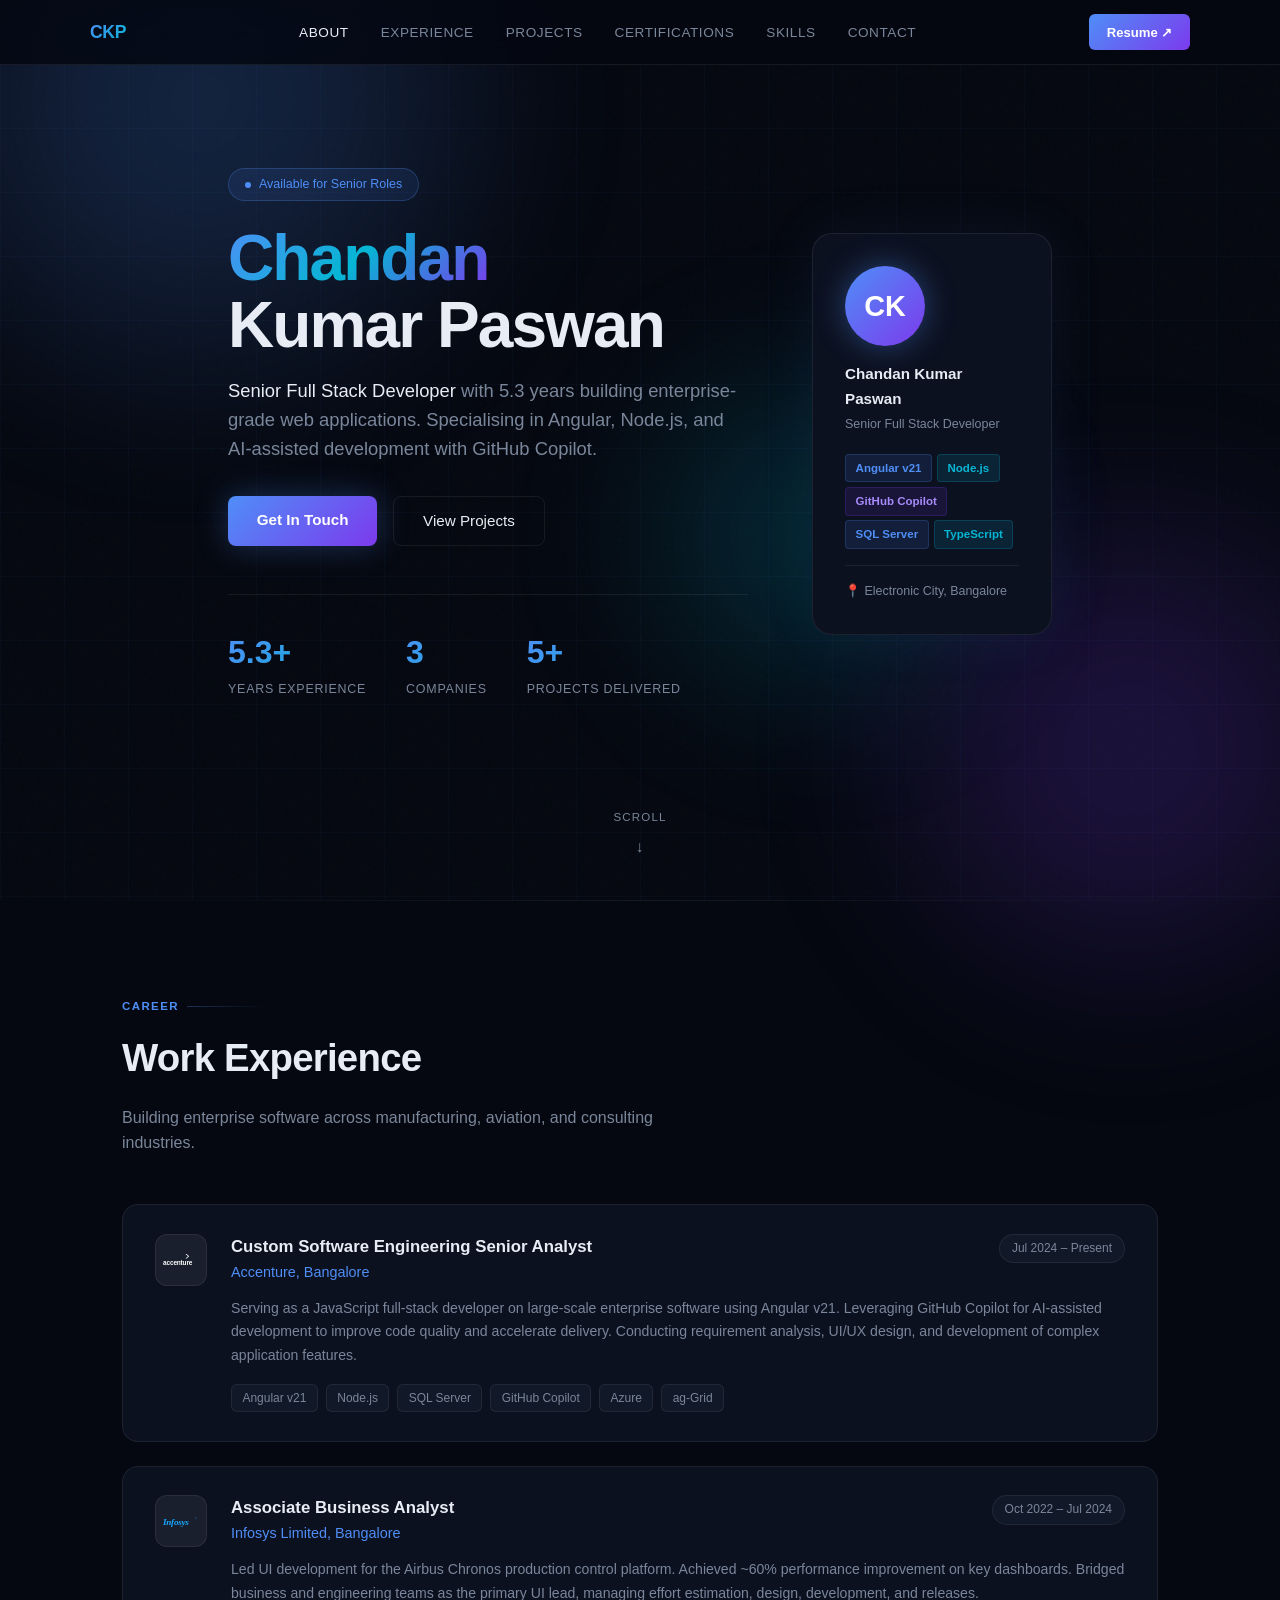
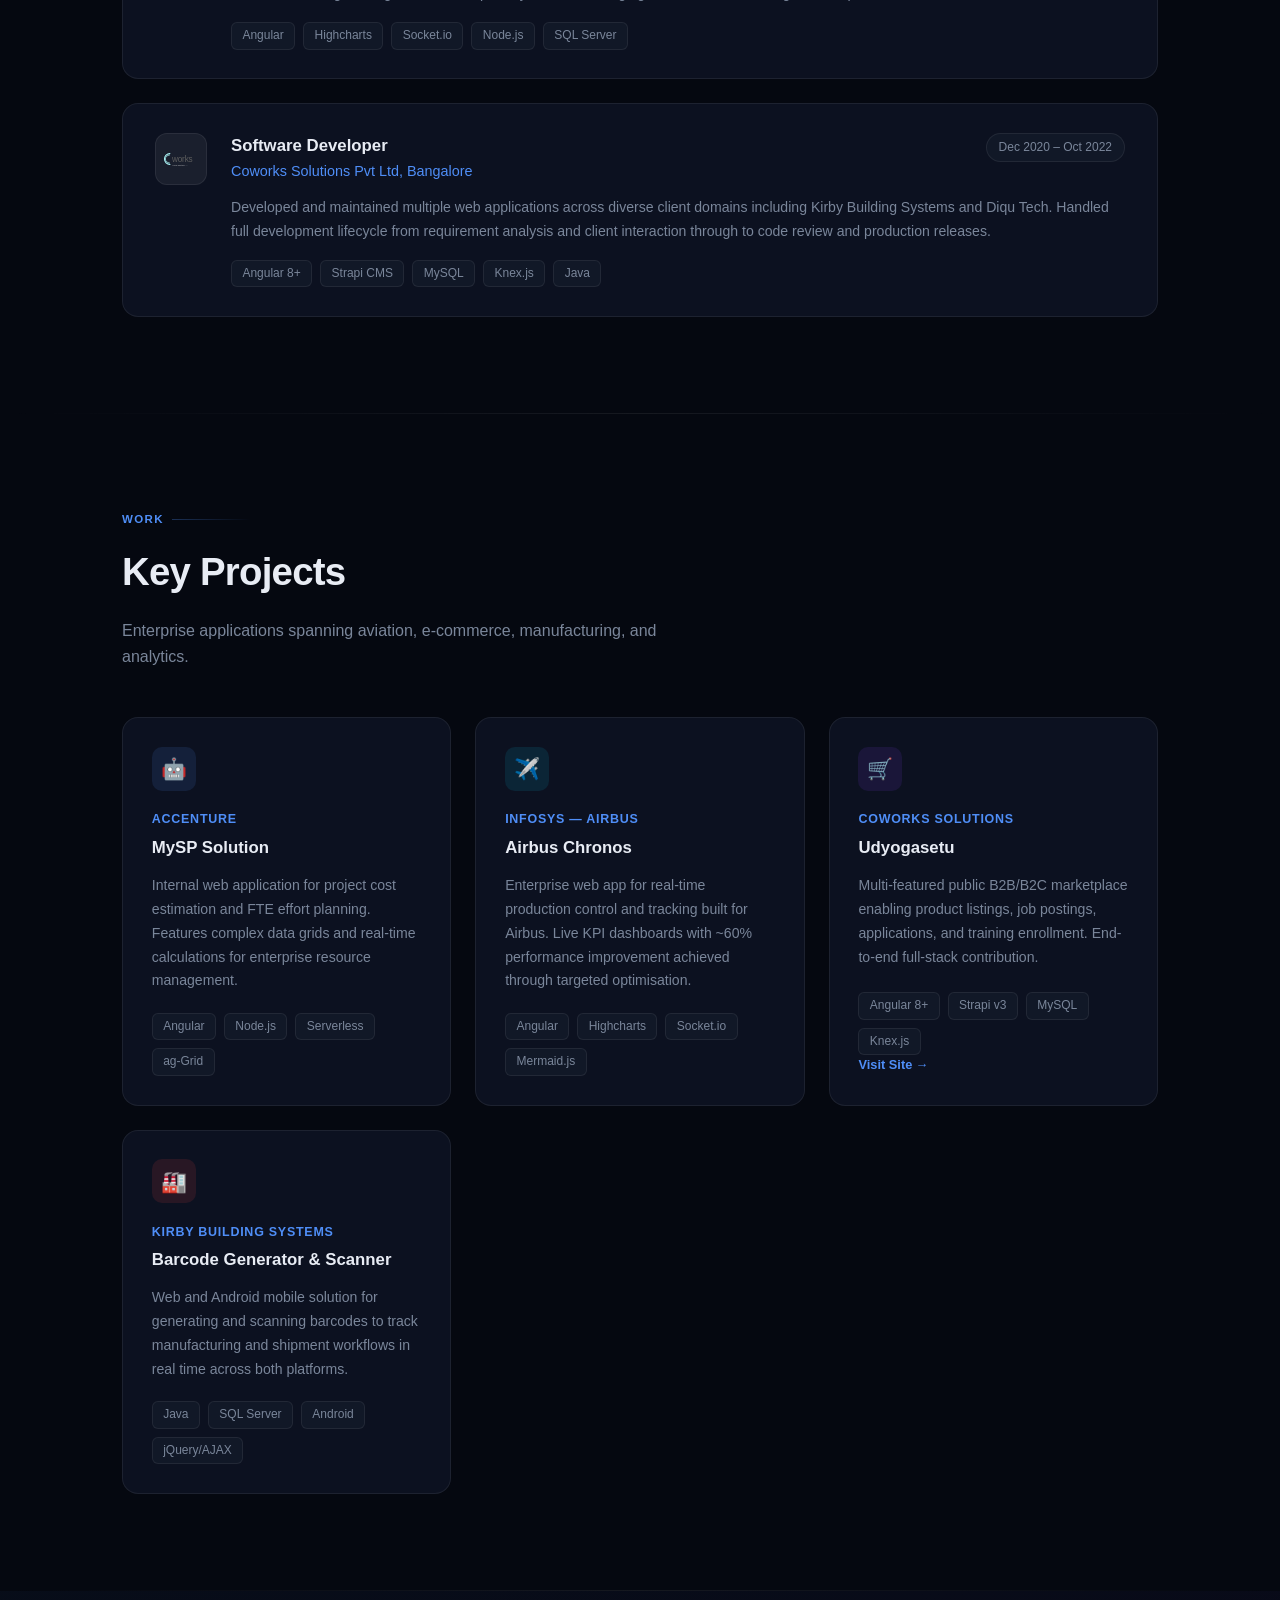
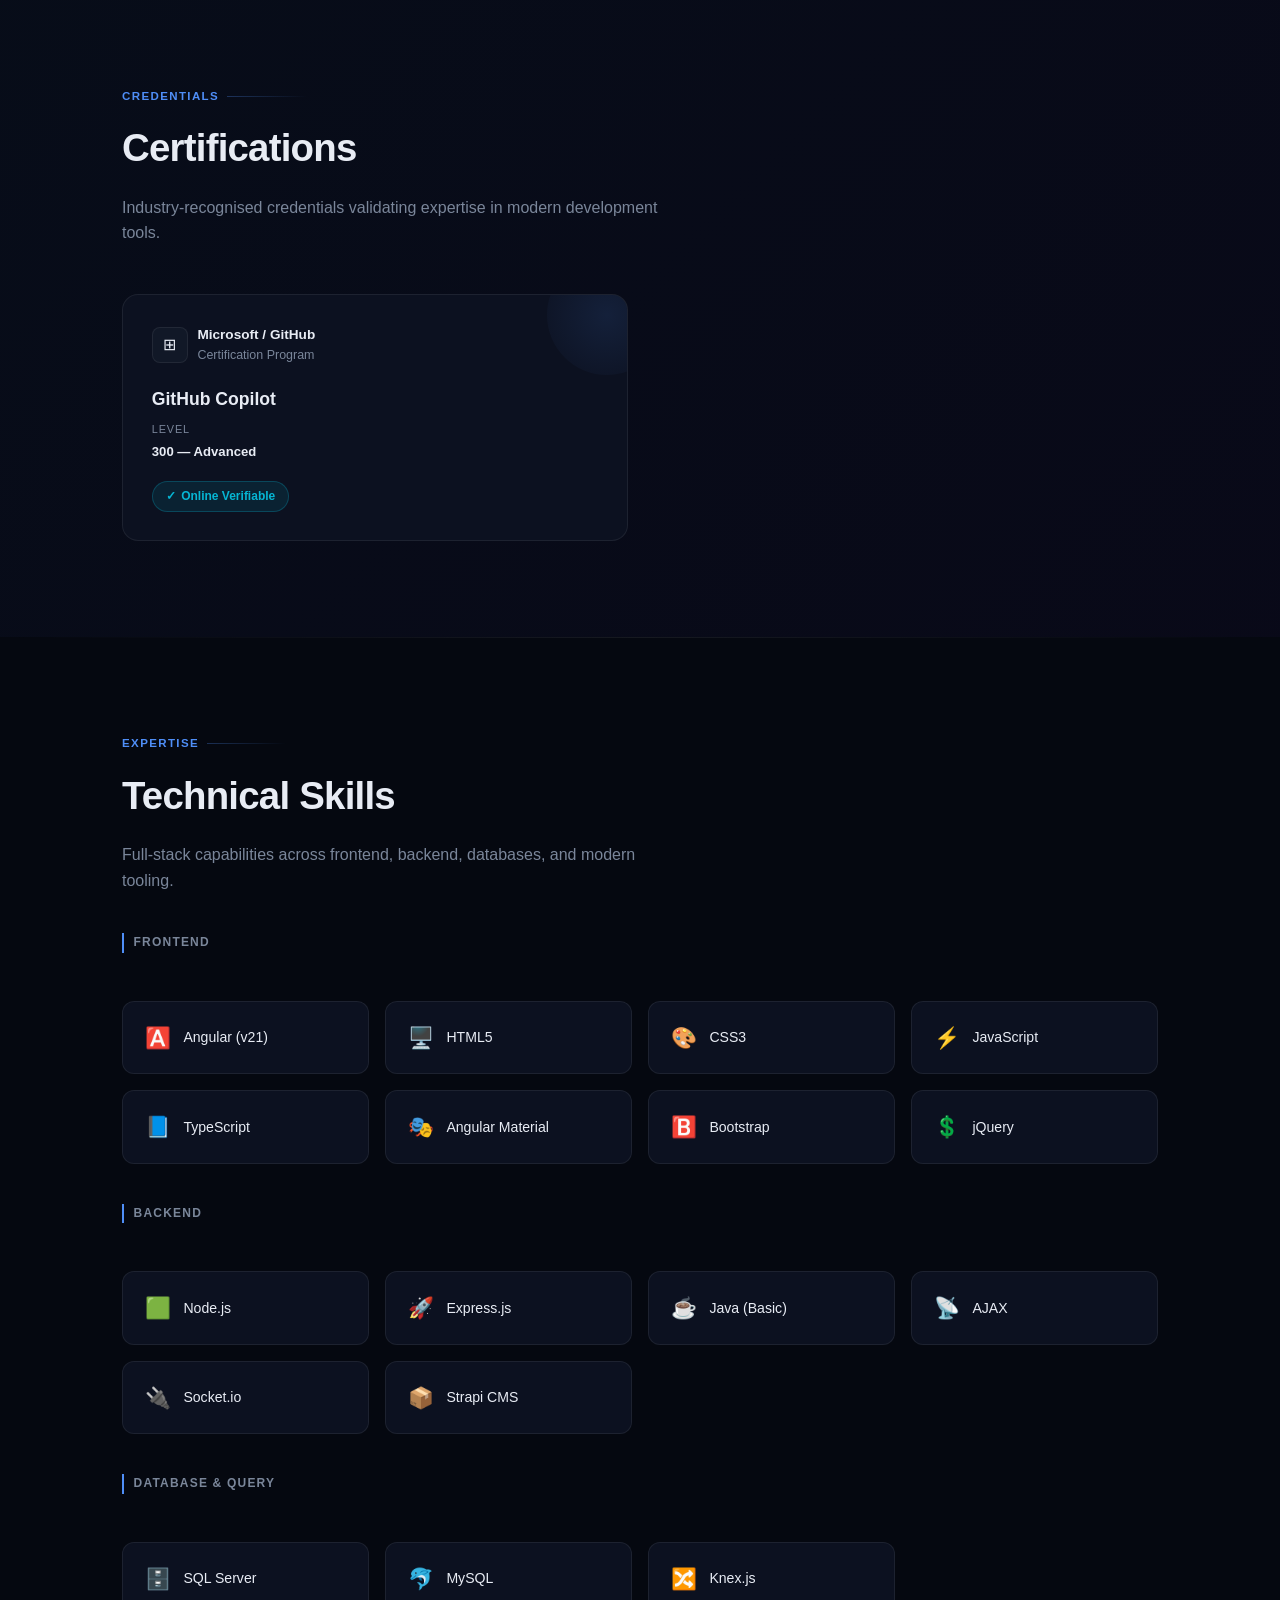
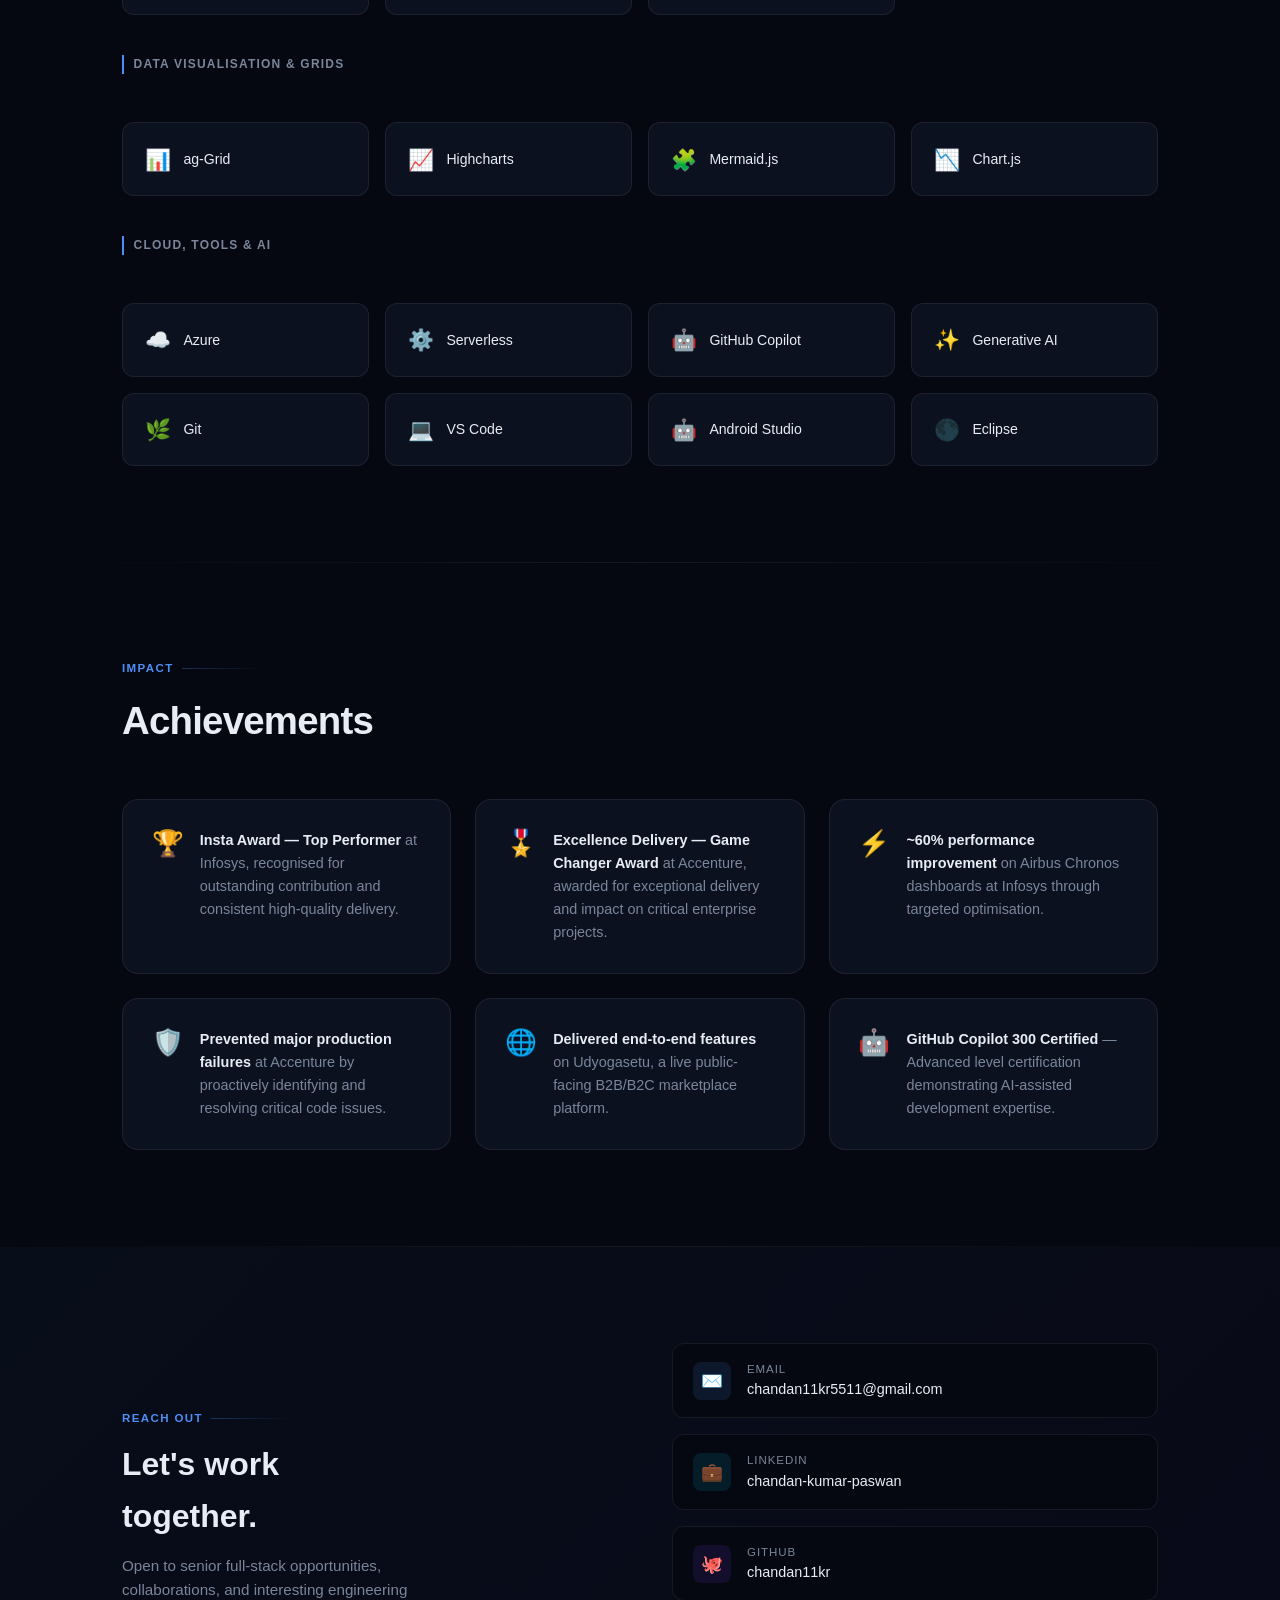
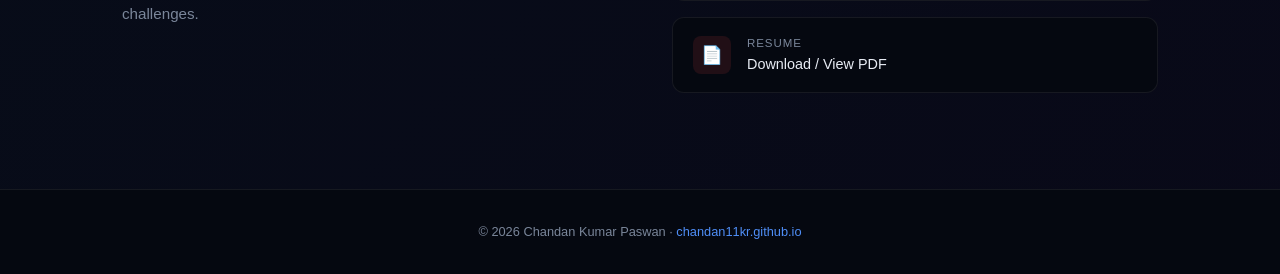
==== commit 5f4fbae8: "Change resume link to new Google Drive URL Updated the resume link to a new Google Drive URL." ====
--- a/index.html
+++ b/index.html
@@ -453,7 +453,7 @@
               <div class="contact-link-value">chandan11kr</div>
             </div>
           </a>
-          <a href="https://drive.google.com/file/d/1cXS2kgWYGDrFE2SM3Bl-F9GVEroGWmof/view?usp=drivesdk" target="_blank" rel="noopener" class="contact-link">
+          <a href="https://drive.google.com/file/d/15fCKb8y72LXk-9MdzItk5YWb0ELzx1fw/view?usp=drivesdk" target="_blank" rel="noopener" class="contact-link">
             <div class="contact-link-icon icon-red">📄</div>
             <div>
               <div class="contact-link-label">Resume</div>
--- a/css/style.css
+++ b/css/style.css
@@ -0,0 +1,1171 @@
+/* ============================================================
+   CHANDAN KUMAR PASWAN — PORTFOLIO STYLESHEET
+   File: css/style.css
+   Sections:
+     1. CSS Variables & Reset
+     2. Background Effects
+     3. Navigation
+     4. Hero
+     5. Shared Section Styles
+     6. Experience
+     7. Projects
+     8. Certifications
+     9. Skills
+    10. Achievements
+    11. Contact
+    12. Footer
+    13. Utilities (Divider, Tags, Buttons)
+    14. Animations
+    15. Responsive
+   ============================================================ */
+
+
+/* ── 1. CSS VARIABLES & RESET ────────────────────────────── */
+
+:root {
+  --bg:        #050810;
+  --surface:   #0c1120;
+  --surface2:  #111827;
+  --border:    rgba(255, 255, 255, 0.07);
+  --accent:    #4f8ef7;
+  --accent2:   #7c3aed;
+  --accent3:   #06b6d4;
+  --red:       #ef4444;
+  --text:      #e8ecf4;
+  --muted:     #7a869a;
+  --glow:      rgba(79, 142, 247, 0.18);
+
+  --radius-sm: 6px;
+  --radius-md: 12px;
+  --radius-lg: 16px;
+  --radius-xl: 20px;
+
+  --transition: 0.2s ease;
+}
+
+*, *::before, *::after {
+  box-sizing: border-box;
+  margin: 0;
+  padding: 0;
+}
+
+html {
+  scroll-behavior: smooth;
+}
+
+body {
+  font-family: 'DM Sans', sans-serif;
+  background: var(--bg);
+  color: var(--text);
+  overflow-x: hidden;
+  line-height: 1.6;
+}
+
+a {
+  color: inherit;
+  text-decoration: none;
+}
+
+ul {
+  list-style: none;
+}
+
+
+/* ── 2. BACKGROUND EFFECTS ───────────────────────────────── */
+
+/* Noise texture overlay */
+body::before {
+  content: '';
+  position: fixed;
+  inset: 0;
+  z-index: 0;
+  background-image: url("data:image/svg+xml,%3Csvg viewBox='0 0 256 256' xmlns='http://www.w3.org/2000/svg'%3E%3Cfilter id='noise'%3E%3CfeTurbulence type='fractalNoise' baseFrequency='0.9' numOctaves='4' stitchTiles='stitch'/%3E%3C/filter%3E%3Crect width='100%25' height='100%25' filter='url(%23noise)' opacity='0.04'/%3E%3C/svg%3E");
+  pointer-events: none;
+  opacity: 0.5;
+}
+
+/* Subtle grid */
+.grid-bg {
+  position: fixed;
+  inset: 0;
+  z-index: 0;
+  background-image:
+    linear-gradient(rgba(79, 142, 247, 0.04) 1px, transparent 1px),
+    linear-gradient(90deg, rgba(79, 142, 247, 0.04) 1px, transparent 1px);
+  background-size: 64px 64px;
+  pointer-events: none;
+}
+
+/* Glowing orbs */
+.orb {
+  position: fixed;
+  border-radius: 50%;
+  filter: blur(80px);
+  pointer-events: none;
+  z-index: 0;
+  opacity: 0.25;
+  animation: orbFloat 12s ease-in-out infinite alternate;
+}
+
+.orb1 {
+  width: 600px; height: 600px;
+  background: radial-gradient(circle, #4f8ef7, transparent);
+  top: -200px; left: -100px;
+}
+
+.orb2 {
+  width: 500px; height: 500px;
+  background: radial-gradient(circle, #7c3aed, transparent);
+  bottom: -100px; right: -100px;
+  animation-delay: -6s;
+}
+
+.orb3 {
+  width: 350px; height: 350px;
+  background: radial-gradient(circle, #06b6d4, transparent);
+  top: 40%; left: 50%;
+  animation-delay: -3s;
+}
+
+
+/* ── 3. NAVIGATION ───────────────────────────────────────── */
+
+#navbar {
+  position: fixed;
+  top: 0; left: 0; right: 0;
+  z-index: 100;
+  background: rgba(5, 8, 16, 0.85);
+  backdrop-filter: blur(16px) saturate(180%);
+  border-bottom: 1px solid var(--border);
+  padding: 0 2rem;
+}
+
+.nav-inner {
+  max-width: 1100px;
+  margin: 0 auto;
+  display: flex;
+  align-items: center;
+  justify-content: space-between;
+  height: 64px;
+}
+
+.nav-logo {
+  font-family: 'Syne', sans-serif;
+  font-weight: 800;
+  font-size: 1.1rem;
+  background: linear-gradient(135deg, var(--accent), var(--accent3));
+  -webkit-background-clip: text;
+  -webkit-text-fill-color: transparent;
+  letter-spacing: -0.02em;
+}
+
+.nav-links {
+  display: flex;
+  gap: 2rem;
+}
+
+.nav-links a {
+  color: var(--muted);
+  font-size: 0.85rem;
+  font-weight: 500;
+  letter-spacing: 0.04em;
+  text-transform: uppercase;
+  transition: color var(--transition);
+}
+
+.nav-links a:hover {
+  color: var(--text);
+}
+
+.nav-cta {
+  background: linear-gradient(135deg, var(--accent), var(--accent2));
+  color: #fff;
+  border: none;
+  padding: 0.45rem 1.1rem;
+  border-radius: var(--radius-sm);
+  font-size: 0.82rem;
+  font-weight: 600;
+  cursor: pointer;
+  transition: opacity var(--transition);
+  font-family: 'DM Sans', sans-serif;
+}
+
+.nav-cta:hover {
+  opacity: 0.85;
+}
+
+/* Mobile hamburger toggle */
+.nav-toggle {
+  display: none;
+  flex-direction: column;
+  gap: 5px;
+  background: none;
+  border: none;
+  cursor: pointer;
+  padding: 4px;
+}
+
+.nav-toggle span {
+  display: block;
+  width: 22px; height: 2px;
+  background: var(--text);
+  border-radius: 2px;
+  transition: var(--transition);
+}
+
+/* Mobile drawer */
+.nav-drawer {
+  display: none;
+  flex-direction: column;
+  background: var(--surface);
+  border-top: 1px solid var(--border);
+  padding: 1rem 0;
+}
+
+.nav-drawer.open {
+  display: flex;
+}
+
+.drawer-link {
+  display: block;
+  padding: 0.75rem 2rem;
+  font-size: 0.9rem;
+  color: var(--muted);
+  transition: color var(--transition);
+}
+
+.drawer-link:hover {
+  color: var(--text);
+}
+
+
+/* ── 4. HERO ─────────────────────────────────────────────── */
+
+.hero {
+  min-height: 100vh;
+  display: flex;
+  align-items: center;
+  padding-top: 64px;
+  position: relative;
+}
+
+.hero-inner {
+  display: grid;
+  grid-template-columns: 1fr auto;
+  gap: 4rem;
+  align-items: center;
+  width: 100%;
+}
+
+/* Badge */
+.hero-badge {
+  display: inline-flex;
+  align-items: center;
+  gap: 0.5rem;
+  background: rgba(79, 142, 247, 0.1);
+  border: 1px solid rgba(79, 142, 247, 0.25);
+  border-radius: 100px;
+  padding: 0.35rem 1rem;
+  font-size: 0.78rem;
+  color: var(--accent);
+  font-weight: 500;
+  margin-bottom: 1.5rem;
+  animation: fadeUp 0.6s ease both;
+}
+
+.badge-dot {
+  width: 6px; height: 6px;
+  background: var(--accent);
+  border-radius: 50%;
+  animation: pulse 2s infinite;
+}
+
+/* Title */
+.hero-title {
+  font-family: 'Syne', sans-serif;
+  font-weight: 800;
+  font-size: clamp(2.8rem, 5vw, 4.2rem);
+  line-height: 1.05;
+  letter-spacing: -0.03em;
+  margin-bottom: 1rem;
+  animation: fadeUp 0.6s 0.1s ease both;
+}
+
+.name-highlight {
+  background: linear-gradient(135deg, var(--accent) 0%, var(--accent3) 50%, var(--accent2) 100%);
+  -webkit-background-clip: text;
+  -webkit-text-fill-color: transparent;
+}
+
+/* Subtitle */
+.hero-sub {
+  font-size: 1.15rem;
+  color: var(--muted);
+  margin-bottom: 2rem;
+  max-width: 520px;
+  font-weight: 300;
+  animation: fadeUp 0.6s 0.2s ease both;
+}
+
+.hero-sub strong {
+  color: var(--text);
+  font-weight: 500;
+}
+
+/* CTA buttons */
+.hero-actions {
+  display: flex;
+  gap: 1rem;
+  flex-wrap: wrap;
+  animation: fadeUp 0.6s 0.3s ease both;
+}
+
+/* Stats row */
+.hero-stats {
+  display: flex;
+  gap: 2.5rem;
+  margin-top: 3rem;
+  padding-top: 2rem;
+  border-top: 1px solid var(--border);
+  animation: fadeUp 0.6s 0.4s ease both;
+}
+
+.stat-num {
+  font-family: 'Syne', sans-serif;
+  font-size: 2rem;
+  font-weight: 800;
+  background: linear-gradient(135deg, var(--accent), var(--accent3));
+  -webkit-background-clip: text;
+  -webkit-text-fill-color: transparent;
+}
+
+.stat-label {
+  font-size: 0.78rem;
+  color: var(--muted);
+  text-transform: uppercase;
+  letter-spacing: 0.06em;
+  margin-top: 0.1rem;
+}
+
+/* Profile card (right side) */
+.hero-card {
+  background: var(--surface);
+  border: 1px solid var(--border);
+  border-radius: var(--radius-xl);
+  padding: 2rem;
+  width: 240px;
+  animation: fadeUp 0.6s 0.5s ease both;
+  box-shadow: 0 0 60px rgba(79, 142, 247, 0.08);
+}
+
+.hero-avatar {
+  width: 80px; height: 80px;
+  border-radius: 50%;
+  background: linear-gradient(135deg, var(--accent), var(--accent2));
+  display: flex;
+  align-items: center;
+  justify-content: center;
+  font-family: 'Syne', sans-serif;
+  font-size: 1.8rem;
+  font-weight: 800;
+  margin-bottom: 1rem;
+  color: #fff;
+  box-shadow: 0 0 30px rgba(79, 142, 247, 0.4);
+}
+
+.hero-card-name {
+  font-family: 'Syne', sans-serif;
+  font-weight: 700;
+  font-size: 0.95rem;
+  margin-bottom: 0.25rem;
+}
+
+.hero-card-role {
+  font-size: 0.78rem;
+  color: var(--muted);
+  margin-bottom: 1.2rem;
+}
+
+.hero-card-tags {
+  display: flex;
+  flex-wrap: wrap;
+  gap: 0.3rem;
+  margin-bottom: 0.5rem;
+}
+
+/* Hero tag variants */
+.htag {
+  display: inline-block;
+  border-radius: 4px;
+  padding: 0.25rem 0.6rem;
+  font-size: 0.72rem;
+  font-weight: 600;
+  border: 1px solid transparent;
+}
+
+.htag.blue   { background: rgba(79,142,247,0.12); color: var(--accent);  border-color: rgba(79,142,247,0.2); }
+.htag.purple { background: rgba(124,58,237,0.12); color: #a78bfa;         border-color: rgba(124,58,237,0.2); }
+.htag.cyan   { background: rgba(6,182,212,0.12);  color: var(--accent3); border-color: rgba(6,182,212,0.2); }
+
+.hero-card-loc {
+  display: flex;
+  align-items: center;
+  gap: 0.4rem;
+  font-size: 0.78rem;
+  color: var(--muted);
+  margin-top: 1rem;
+  padding-top: 1rem;
+  border-top: 1px solid var(--border);
+}
+
+/* Scroll hint */
+.scroll-hint {
+  position: absolute;
+  bottom: 2.5rem;
+  left: 50%;
+  transform: translateX(-50%);
+  display: flex;
+  flex-direction: column;
+  align-items: center;
+  gap: 0.5rem;
+  font-size: 0.72rem;
+  color: var(--muted);
+  text-transform: uppercase;
+  letter-spacing: 0.1em;
+  animation: bounceDown 2s infinite;
+}
+
+.scroll-hint::after {
+  content: '↓';
+  font-size: 1rem;
+}
+
+
+/* ── 5. SHARED SECTION STYLES ────────────────────────────── */
+
+section {
+  padding: 6rem 0;
+  position: relative;
+  z-index: 1;
+}
+
+.section-alt {
+  background: linear-gradient(135deg, rgba(79,142,247,0.04), rgba(124,58,237,0.04));
+}
+
+.container {
+  max-width: 1100px;
+  margin: 0 auto;
+  padding: 0 2rem;
+  position: relative;
+  z-index: 1;
+}
+
+.section-label {
+  font-size: 0.72rem;
+  text-transform: uppercase;
+  letter-spacing: 0.12em;
+  color: var(--accent);
+  font-weight: 600;
+  margin-bottom: 0.75rem;
+  display: flex;
+  align-items: center;
+  gap: 0.5rem;
+}
+
+.section-label::after {
+  content: '';
+  flex: 1;
+  height: 1px;
+  background: linear-gradient(to right, rgba(79,142,247,0.3), transparent);
+  max-width: 80px;
+}
+
+.section-title {
+  font-family: 'Syne', sans-serif;
+  font-size: clamp(1.8rem, 3vw, 2.6rem);
+  font-weight: 800;
+  letter-spacing: -0.02em;
+  margin-bottom: 1rem;
+}
+
+.section-desc {
+  color: var(--muted);
+  font-size: 1rem;
+  max-width: 540px;
+}
+
+
+/* ── 6. EXPERIENCE ───────────────────────────────────────── */
+
+.exp-grid {
+  margin-top: 3rem;
+  display: flex;
+  flex-direction: column;
+  gap: 1.5rem;
+}
+
+.exp-card {
+  background: var(--surface);
+  border: 1px solid var(--border);
+  border-radius: var(--radius-lg);
+  padding: 1.8rem 2rem;
+  display: grid;
+  grid-template-columns: auto 1fr;
+  gap: 1.5rem;
+  transition: border-color var(--transition), box-shadow var(--transition);
+  position: relative;
+  overflow: hidden;
+}
+
+.exp-card::before {
+  content: '';
+  position: absolute;
+  left: 0; top: 0; bottom: 0;
+  width: 3px;
+  background: linear-gradient(to bottom, var(--accent), var(--accent2));
+  opacity: 0;
+  transition: opacity var(--transition);
+}
+
+.exp-card:hover {
+  border-color: rgba(79,142,247,0.25);
+  box-shadow: 0 8px 40px rgba(79,142,247,0.08);
+}
+
+.exp-card:hover::before {
+  opacity: 1;
+}
+
+.exp-logo {
+  width: 52px; height: 52px;
+  border-radius: var(--radius-md);
+  display: flex;
+  align-items: center;
+  justify-content: center;
+  font-family: 'Syne', sans-serif;
+  font-size: 1.1rem;
+  font-weight: 800;
+  flex-shrink: 0;
+  overflow: hidden;
+}
+
+/* When logo contains an image */
+.exp-logo img {
+  width: 100%;
+  height: 100%;
+  object-fit: contain;
+  padding: 6px;
+  border-radius: var(--radius-md);
+}
+
+.logo-acc { background: rgba(79,142,247,0.15); color: var(--accent); }
+.logo-inf { background: rgba(6,182,212,0.15);  color: var(--accent3); }
+.logo-cow { background: rgba(124,58,237,0.15); color: #a78bfa; }
+
+/* When a real logo image is loaded — remove coloured bg, go transparent */
+.exp-logo.has-logo {
+  background: rgba(255,255,255,0.06) !important;
+  border: 1px solid var(--border) !important;
+}
+
+.exp-logo.has-logo img {
+  width: 100%;
+  height: 100%;
+  object-fit: contain;
+  padding: 6px;
+  /* invert dark SVG text so it reads well on dark background */
+  filter: brightness(0) invert(1);
+}
+
+/* Accenture: keep purple chevron, invert black text to white */
+.exp-logo.has-logo.logo-acc img { filter: brightness(0) invert(1); }
+
+/* Infosys: the blue is vibrant enough — just slightly lighten */
+.exp-logo.has-logo.logo-inf img { filter: brightness(1.3) saturate(1.1); }
+
+/* Coworks: lighten grey tones for dark bg */
+.exp-logo.has-logo.logo-cow img { filter: brightness(1.6) saturate(0.9); }
+
+.exp-header {
+  display: flex;
+  justify-content: space-between;
+  align-items: flex-start;
+  flex-wrap: wrap;
+  gap: 0.5rem;
+  margin-bottom: 0.5rem;
+}
+
+.exp-role {
+  font-family: 'Syne', sans-serif;
+  font-size: 1.05rem;
+  font-weight: 700;
+}
+
+.exp-company {
+  color: var(--accent);
+  font-weight: 500;
+  font-size: 0.9rem;
+  margin-bottom: 0.3rem;
+}
+
+.exp-date {
+  font-size: 0.75rem;
+  color: var(--muted);
+  background: var(--surface2);
+  border: 1px solid var(--border);
+  border-radius: 100px;
+  padding: 0.25rem 0.75rem;
+  white-space: nowrap;
+}
+
+.exp-desc {
+  font-size: 0.88rem;
+  color: var(--muted);
+  line-height: 1.7;
+  margin-bottom: 1rem;
+}
+
+
+/* ── 7. PROJECTS ─────────────────────────────────────────── */
+
+.proj-grid {
+  display: grid;
+  grid-template-columns: repeat(auto-fill, minmax(320px, 1fr));
+  gap: 1.5rem;
+  margin-top: 3rem;
+}
+
+.proj-card {
+  background: var(--surface);
+  border: 1px solid var(--border);
+  border-radius: var(--radius-lg);
+  padding: 1.8rem;
+  transition: all var(--transition);
+  display: flex;
+  flex-direction: column;
+}
+
+.proj-card:hover {
+  border-color: rgba(79,142,247,0.3);
+  transform: translateY(-4px);
+  box-shadow: 0 16px 48px rgba(79,142,247,0.12);
+}
+
+.proj-icon {
+  width: 44px; height: 44px;
+  border-radius: 10px;
+  display: flex;
+  align-items: center;
+  justify-content: center;
+  font-size: 1.3rem;
+  margin-bottom: 1.2rem;
+}
+
+.proj-icon--blue   { background: rgba(79,142,247,0.12); }
+.proj-icon--cyan   { background: rgba(6,182,212,0.12); }
+.proj-icon--purple { background: rgba(124,58,237,0.12); }
+.proj-icon--red    { background: rgba(239,68,68,0.12); }
+
+.proj-client {
+  font-size: 0.78rem;
+  color: var(--accent);
+  font-weight: 600;
+  text-transform: uppercase;
+  letter-spacing: 0.06em;
+  margin-bottom: 0.3rem;
+}
+
+.proj-title {
+  font-family: 'Syne', sans-serif;
+  font-weight: 700;
+  font-size: 1.05rem;
+  margin-bottom: 0.75rem;
+}
+
+.proj-desc {
+  font-size: 0.88rem;
+  color: var(--muted);
+  line-height: 1.7;
+  flex: 1;
+  margin-bottom: 1.2rem;
+}
+
+.proj-link {
+  font-size: 0.8rem;
+  color: var(--accent);
+  font-weight: 600;
+  display: inline-flex;
+  align-items: center;
+  gap: 0.3rem;
+  transition: gap var(--transition);
+}
+
+.proj-link:hover {
+  gap: 0.5rem;
+}
+
+
+/* ── 8. CERTIFICATIONS ───────────────────────────────────── */
+
+.cert-grid {
+  display: grid;
+  grid-template-columns: repeat(auto-fill, minmax(340px, 1fr));
+  gap: 1.5rem;
+  margin-top: 3rem;
+}
+
+.cert-card {
+  background: var(--surface);
+  border: 1px solid var(--border);
+  border-radius: var(--radius-lg);
+  padding: 1.8rem;
+  position: relative;
+  overflow: hidden;
+  transition: all var(--transition);
+}
+
+.cert-card:hover {
+  border-color: rgba(79,142,247,0.3);
+  box-shadow: 0 8px 40px rgba(79,142,247,0.1);
+}
+
+/* Decorative glow circle */
+.cert-card::after {
+  content: '';
+  position: absolute;
+  top: -40px; right: -40px;
+  width: 120px; height: 120px;
+  border-radius: 50%;
+  background: radial-gradient(circle, rgba(79,142,247,0.12), transparent);
+  pointer-events: none;
+}
+
+.cert-issuer {
+  display: flex;
+  align-items: center;
+  gap: 0.6rem;
+  margin-bottom: 1.2rem;
+}
+
+.cert-issuer-logo {
+  width: 36px; height: 36px;
+  border-radius: 8px;
+  display: flex;
+  align-items: center;
+  justify-content: center;
+  font-size: 1rem;
+  background: var(--surface2);
+  border: 1px solid var(--border);
+}
+
+.cert-issuer-name-main {
+  font-size: 0.85rem;
+  font-weight: 600;
+}
+
+.cert-issuer-sub {
+  font-size: 0.78rem;
+  color: var(--muted);
+}
+
+.cert-name {
+  font-family: 'Syne', sans-serif;
+  font-weight: 700;
+  font-size: 1.1rem;
+  margin-bottom: 0.5rem;
+}
+
+.cert-id {
+  font-size: 0.75rem;
+  color: var(--muted);
+  margin-bottom: 1rem;
+}
+
+.cert-meta {
+  display: flex;
+  gap: 1rem;
+  flex-wrap: wrap;
+}
+
+.cert-meta-item {
+  display: flex;
+  flex-direction: column;
+  gap: 0.15rem;
+}
+
+.cert-meta-label {
+  font-size: 0.68rem;
+  text-transform: uppercase;
+  letter-spacing: 0.08em;
+  color: var(--muted);
+}
+
+.cert-meta-value {
+  font-size: 0.82rem;
+  font-weight: 600;
+}
+
+.cert-badge {
+  display: inline-flex;
+  align-items: center;
+  gap: 0.35rem;
+  margin-top: 1.2rem;
+  background: rgba(6,182,212,0.1);
+  border: 1px solid rgba(6,182,212,0.25);
+  border-radius: 100px;
+  padding: 0.3rem 0.8rem;
+  font-size: 0.75rem;
+  color: var(--accent3);
+  font-weight: 600;
+}
+
+.cert-badge::before {
+  content: '✓';
+  font-weight: 800;
+}
+
+
+/* ── 9. SKILLS ───────────────────────────────────────────── */
+
+.skills-category {
+  margin-top: 2.5rem;
+}
+
+.skills-category-title {
+  font-family: 'Syne', sans-serif;
+  font-size: 0.75rem;
+  font-weight: 700;
+  text-transform: uppercase;
+  letter-spacing: 0.1em;
+  color: var(--muted);
+  margin-bottom: 1rem;
+  padding-left: 0.25rem;
+  border-left: 2px solid var(--accent);
+  padding-left: 0.6rem;
+}
+
+.skills-grid {
+  display: grid;
+  grid-template-columns: repeat(auto-fill, minmax(200px, 1fr));
+  gap: 1rem;
+  margin-top: 3rem;
+}
+
+.skill-card {
+  background: var(--surface);
+  border: 1px solid var(--border);
+  border-radius: var(--radius-md);
+  padding: 1.2rem 1.4rem;
+  display: flex;
+  align-items: center;
+  gap: 0.75rem;
+  transition: all var(--transition);
+}
+
+.skill-card:hover {
+  border-color: var(--accent);
+  background: rgba(79,142,247,0.06);
+  transform: translateY(-2px);
+}
+
+.skill-icon {
+  font-size: 1.3rem;
+}
+
+.skill-name {
+  font-size: 0.88rem;
+  font-weight: 500;
+}
+
+
+/* ── 10. ACHIEVEMENTS ────────────────────────────────────── */
+
+.ach-grid {
+  display: grid;
+  grid-template-columns: repeat(auto-fill, minmax(300px, 1fr));
+  gap: 1.5rem;
+  margin-top: 3rem;
+}
+
+.ach-card {
+  background: var(--surface);
+  border: 1px solid var(--border);
+  border-radius: var(--radius-lg);
+  padding: 1.8rem;
+  display: flex;
+  gap: 1rem;
+  transition: all var(--transition);
+}
+
+.ach-card:hover {
+  border-color: rgba(79,142,247,0.25);
+}
+
+.ach-icon {
+  font-size: 1.6rem;
+  flex-shrink: 0;
+  line-height: 1;
+  padding-top: 0.1rem;
+}
+
+.ach-text {
+  font-size: 0.9rem;
+  color: var(--muted);
+  line-height: 1.6;
+}
+
+.ach-text strong {
+  color: var(--text);
+}
+
+
+/* ── 11. CONTACT ─────────────────────────────────────────── */
+
+.contact-inner {
+  display: grid;
+  grid-template-columns: 1fr 1fr;
+  gap: 4rem;
+  align-items: center;
+}
+
+.contact-title {
+  font-family: 'Syne', sans-serif;
+  font-size: 2rem;
+  font-weight: 800;
+  margin-bottom: 0.75rem;
+  margin-top: 0.5rem;
+}
+
+.contact-sub {
+  color: var(--muted);
+  font-size: 0.95rem;
+  max-width: 360px;
+}
+
+.contact-links {
+  display: flex;
+  flex-direction: column;
+  gap: 1rem;
+}
+
+.contact-link {
+  display: flex;
+  align-items: center;
+  gap: 1rem;
+  padding: 1rem 1.25rem;
+  background: var(--bg);
+  border: 1px solid var(--border);
+  border-radius: var(--radius-md);
+  transition: all var(--transition);
+}
+
+.contact-link:hover {
+  border-color: var(--accent);
+  transform: translateX(4px);
+}
+
+.contact-link-icon {
+  width: 38px; height: 38px;
+  border-radius: 8px;
+  display: flex;
+  align-items: center;
+  justify-content: center;
+  font-size: 1.1rem;
+  flex-shrink: 0;
+}
+
+.icon-blue   { background: rgba(79,142,247,0.12); }
+.icon-cyan   { background: rgba(6,182,212,0.12); }
+.icon-purple { background: rgba(124,58,237,0.12); }
+.icon-red    { background: rgba(239,68,68,0.12); }
+
+.contact-link-label {
+  font-size: 0.72rem;
+  color: var(--muted);
+  text-transform: uppercase;
+  letter-spacing: 0.08em;
+}
+
+.contact-link-value {
+  font-size: 0.9rem;
+  font-weight: 500;
+}
+
+
+/* ── 12. FOOTER ──────────────────────────────────────────── */
+
+footer {
+  padding: 2rem;
+  text-align: center;
+  font-size: 0.8rem;
+  color: var(--muted);
+  border-top: 1px solid var(--border);
+  position: relative;
+  z-index: 1;
+}
+
+footer a {
+  color: var(--accent);
+}
+
+footer a:hover {
+  text-decoration: underline;
+}
+
+
+/* ── 13. UTILITIES ───────────────────────────────────────── */
+
+/* Horizontal rule divider */
+.divider {
+  height: 1px;
+  background: linear-gradient(to right, transparent, var(--border), transparent);
+  position: relative;
+  z-index: 1;
+}
+
+/* Tech stack tags (shared across sections) */
+.tags {
+  display: flex;
+  flex-wrap: wrap;
+  gap: 0.5rem;
+}
+
+.tag {
+  background: var(--surface2);
+  border: 1px solid var(--border);
+  border-radius: var(--radius-sm);
+  padding: 0.2rem 0.65rem;
+  font-size: 0.75rem;
+  color: var(--muted);
+  font-weight: 500;
+  transition: all 0.15s;
+}
+
+.tag:hover {
+  border-color: var(--accent);
+  color: var(--accent);
+  background: rgba(79,142,247,0.08);
+}
+
+/* CTA Buttons */
+.btn-primary {
+  background: linear-gradient(135deg, var(--accent), var(--accent2));
+  color: #fff;
+  border: none;
+  padding: 0.75rem 1.8rem;
+  border-radius: 8px;
+  font-size: 0.95rem;
+  font-weight: 600;
+  cursor: pointer;
+  display: inline-block;
+  transition: all var(--transition);
+  font-family: 'DM Sans', sans-serif;
+  box-shadow: 0 0 32px rgba(79,142,247,0.3);
+}
+
+.btn-primary:hover {
+  transform: translateY(-2px);
+  box-shadow: 0 8px 40px rgba(79,142,247,0.4);
+}
+
+.btn-secondary {
+  background: transparent;
+  color: var(--text);
+  border: 1px solid var(--border);
+  padding: 0.75rem 1.8rem;
+  border-radius: 8px;
+  font-size: 0.95rem;
+  font-weight: 500;
+  cursor: pointer;
+  display: inline-block;
+  transition: all var(--transition);
+  font-family: 'DM Sans', sans-serif;
+}
+
+.btn-secondary:hover {
+  border-color: var(--accent);
+  color: var(--accent);
+}
+
+
+/* ── 14. ANIMATIONS ──────────────────────────────────────── */
+
+@keyframes fadeUp {
+  from { opacity: 0; transform: translateY(20px); }
+  to   { opacity: 1; transform: translateY(0); }
+}
+
+@keyframes pulse {
+  0%, 100% { opacity: 1; transform: scale(1); }
+  50%       { opacity: 0.5; transform: scale(1.4); }
+}
+
+@keyframes orbFloat {
+  from { transform: translate(0, 0) scale(1); }
+  to   { transform: translate(30px, -30px) scale(1.05); }
+}
+
+@keyframes bounceDown {
+  0%, 100% { transform: translateX(-50%) translateY(0); }
+  50%       { transform: translateX(-50%) translateY(6px); }
+}
+
+
+/* ── 15. RESPONSIVE ──────────────────────────────────────── */
+
+@media (max-width: 900px) {
+  .hero-inner {
+    grid-template-columns: 1fr;
+  }
+
+  .hero-card {
+    display: none; /* hidden on smaller screens */
+  }
+
+  .contact-inner {
+    grid-template-columns: 1fr;
+    gap: 2rem;
+  }
+}
+
+@media (max-width: 768px) {
+  .nav-links,
+  .nav-cta {
+    display: none;
+  }
+
+  .nav-toggle {
+    display: flex;
+  }
+
+  .proj-grid {
+    grid-template-columns: 1fr;
+  }
+
+  .skills-grid {
+    grid-template-columns: repeat(2, 1fr);
+  }
+
+  .ach-grid {
+    grid-template-columns: 1fr;
+  }
+
+  .hero-stats {
+    gap: 1.5rem;
+  }
+}
+
+@media (max-width: 480px) {
+  .skills-grid {
+    grid-template-columns: 1fr;
+  }
+
+  .cert-grid {
+    grid-template-columns: 1fr;
+  }
+
+  section {
+    padding: 4rem 0;
+  }
+}
